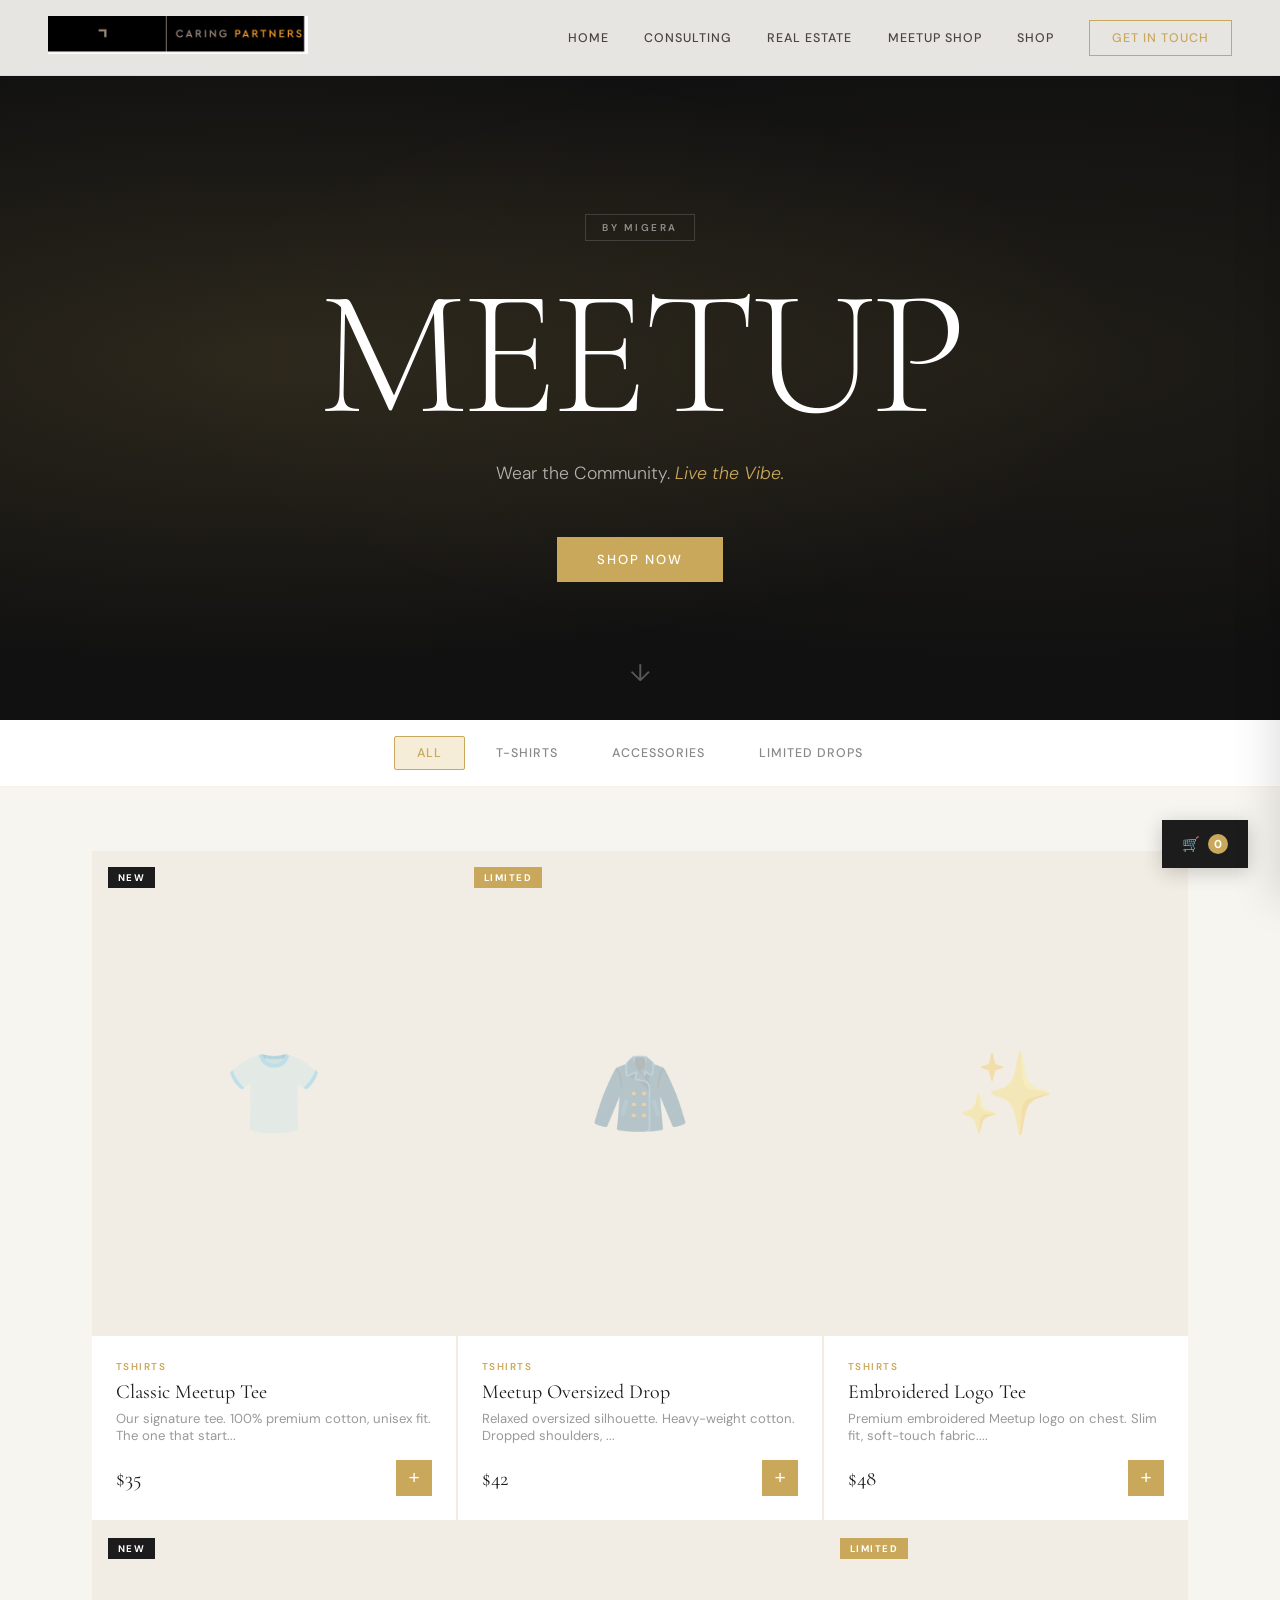
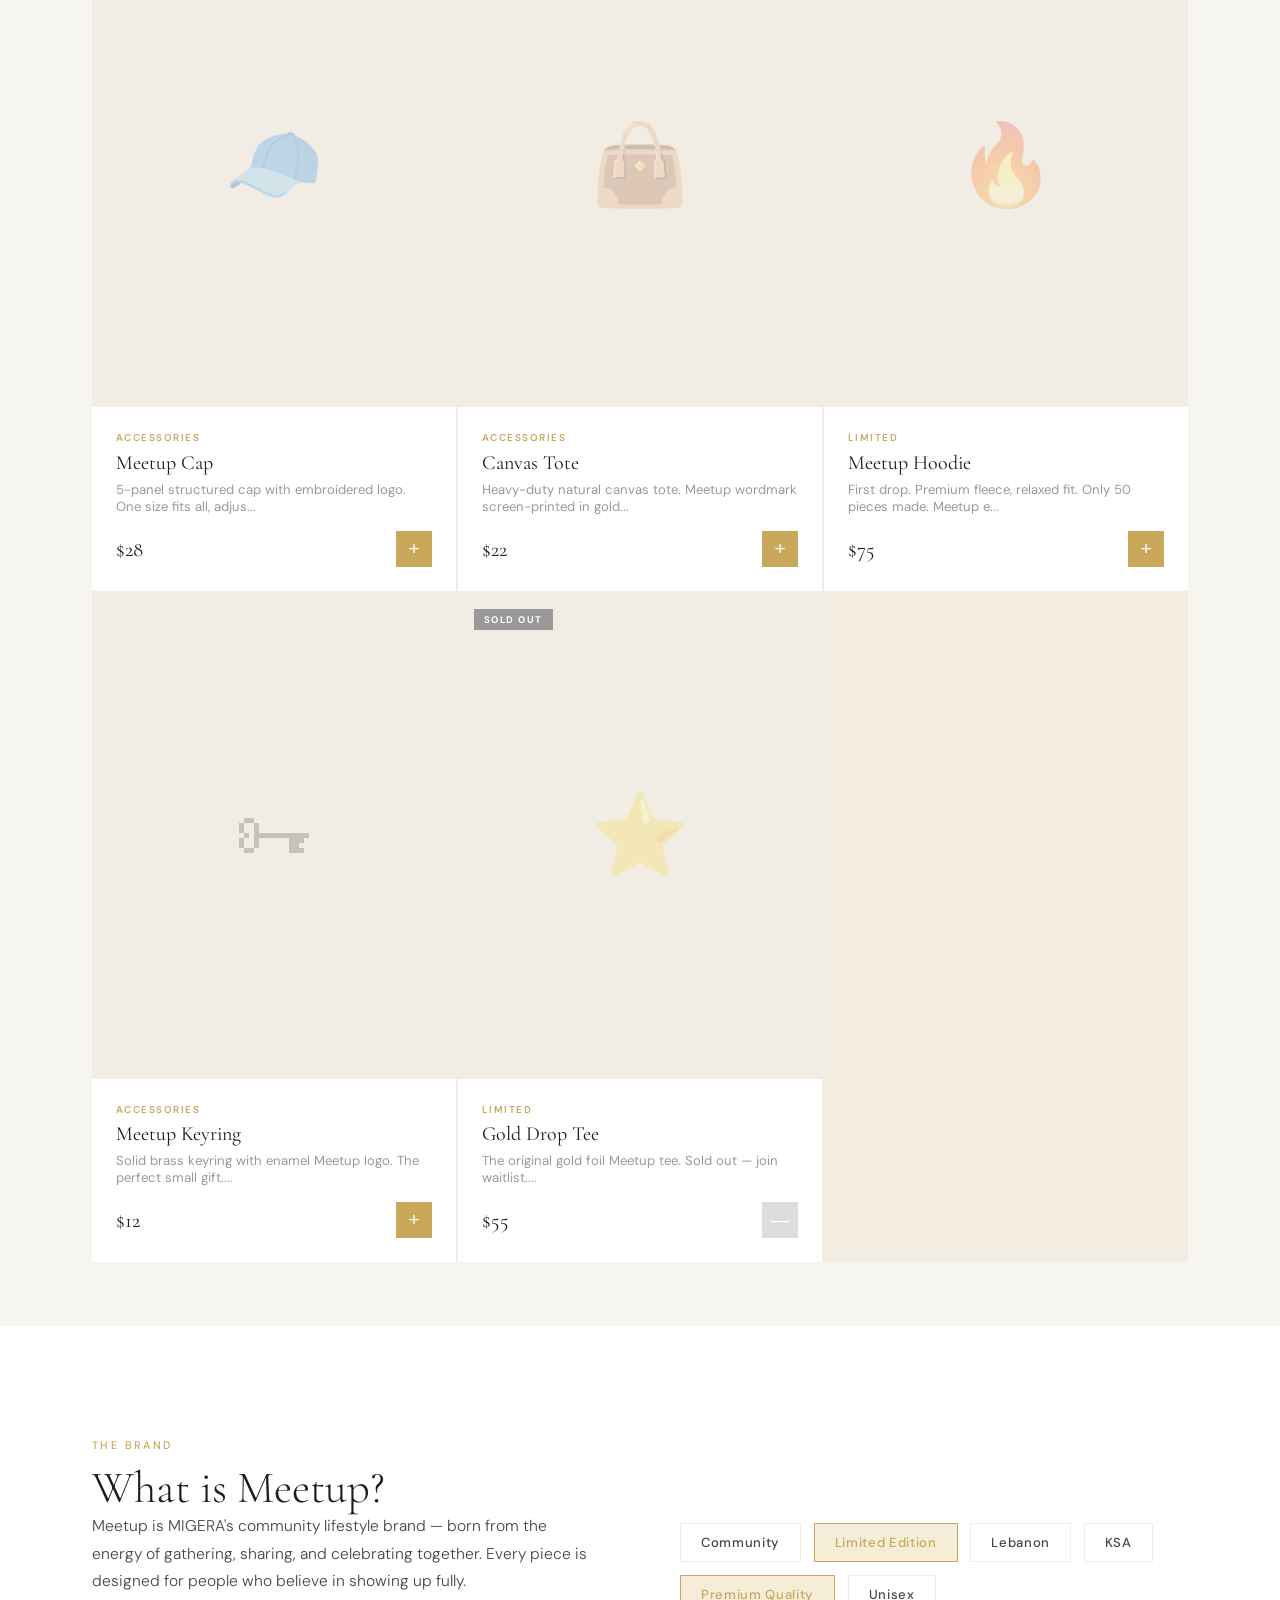
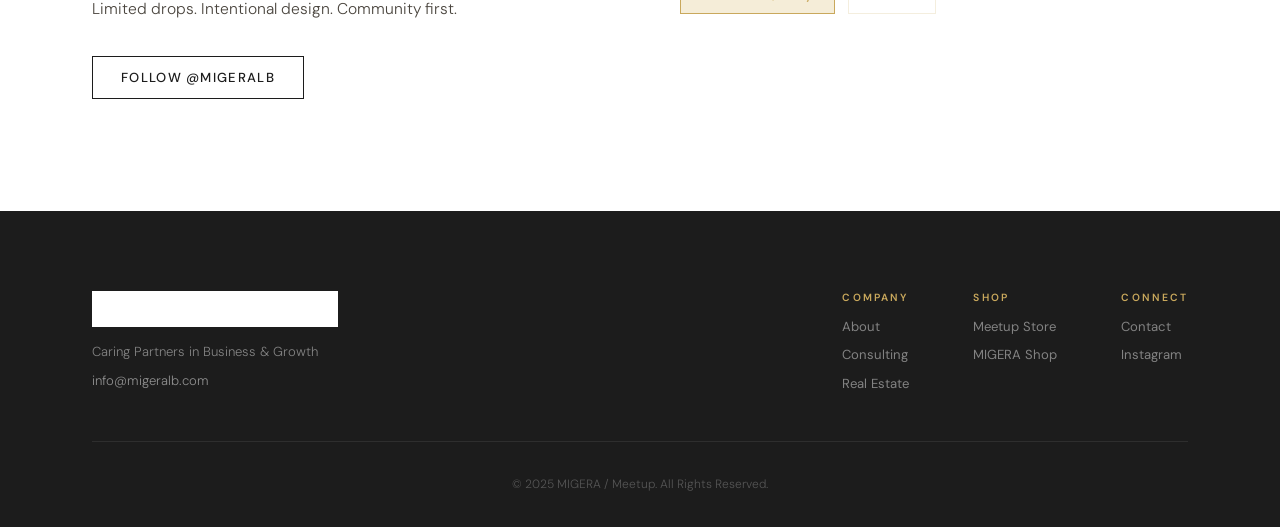
==== meetup.html @ a28a9a63 "MIGERA v2" ====
<!DOCTYPE html>
<html lang="en">
<head>
  <meta charset="UTF-8">
  <meta name="viewport" content="width=device-width, initial-scale=1.0">
  <title>Meetup Shop | T-Shirts & Accessories | MIGERA</title>
  <meta name="description" content="Shop the Meetup lifestyle collection — exclusive t-shirts, accessories, and limited drops by MIGERA.">
  <link rel="preconnect" href="https://fonts.googleapis.com">
  <link rel="preconnect" href="https://fonts.gstatic.com" crossorigin>
  <link href="https://fonts.googleapis.com/css2?family=Cormorant+Garamond:ital,wght@0,300;0,400;0,600;1,400&family=DM+Sans:wght@300;400;500&display=swap" rel="stylesheet">
  <link rel="stylesheet" href="style.css">
  <link rel="stylesheet" href="meetup.css">
</head>
<body class="meetup-page">

  <header class="navbar navbar-meetup" id="navbar">
    <a href="index.html" class="nav-logo"><img src="images/migeralogo.png" alt="MIGERA" id="nav-logo-img"></a>
    <button class="hamburger" id="hamburger"><span></span><span></span><span></span></button>
    <nav class="nav-menu" id="nav-menu">
      <a href="index.html" class="nav-link">Home</a>
      <a href="services.html" class="nav-link">Consulting</a>
      <a href="realestate.html" class="nav-link">Real Estate</a>
      <a href="meetup.html" class="nav-link active">Meetup Shop</a>
      <a href="shop.html" class="nav-link">Shop</a>
      <a href="index.html#contact" class="nav-link btn-nav">Get In Touch</a>
    </nav>
  </header>

  <!-- MEETUP HERO -->
  <div class="meetup-hero">
    <div class="meetup-hero-bg"></div>
    <div class="meetup-hero-content">
      <div class="meetup-brand-badge">By MIGERA</div>
      <h1 class="meetup-title">MEETUP</h1>
      <p class="meetup-sub">Wear the Community. <em>Live the Vibe.</em></p>
      <a href="#shop-grid" class="btn-meetup">Shop Now</a>
    </div>
    <div class="meetup-scroll-hint">↓</div>
  </div>

  <!-- FILTER BAR -->
  <div class="shop-filter-bar" id="shop-grid">
    <button class="filter-btn active" data-filter="all">All</button>
    <button class="filter-btn" data-filter="tshirts">T-Shirts</button>
    <button class="filter-btn" data-filter="accessories">Accessories</button>
    <button class="filter-btn" data-filter="limited">Limited Drops</button>
  </div>

  <!-- PRODUCT GRID -->
  <section class="shop-section">
    <div class="container">
      <div class="product-grid" id="product-grid">

        <!-- Products injected by JS -->

      </div>
    </div>
  </section>

  <!-- CART SIDEBAR -->
  <div class="cart-overlay" id="cart-overlay"></div>
  <div class="cart-sidebar" id="cart-sidebar">
    <div class="cart-header">
      <h3>Your Cart</h3>
      <button class="cart-close" id="cart-close">✕</button>
    </div>
    <div class="cart-items" id="cart-items">
      <div class="cart-empty">Your cart is empty</div>
    </div>
    <div class="cart-footer" id="cart-footer" style="display:none">
      <div class="cart-total">
        <span>Total</span>
        <span id="cart-total-val">$0</span>
      </div>
      <button class="btn-gold full" id="checkout-btn">Proceed to Checkout</button>
    </div>
  </div>

  <!-- CART BUTTON -->
  <button class="cart-fab" id="cart-fab">
    🛒 <span class="cart-count" id="cart-count">0</span>
  </button>

  <!-- PRODUCT MODAL -->
  <div class="modal-overlay" id="modal-overlay">
    <div class="product-modal" id="product-modal">
      <button class="modal-close" id="modal-close">✕</button>
      <div class="modal-content" id="modal-content"></div>
    </div>
  </div>

  <!-- CHECKOUT MODAL -->
  <div class="modal-overlay" id="checkout-overlay" style="display:none">
    <div class="product-modal checkout-modal">
      <button class="modal-close" id="checkout-close">✕</button>
      <h2>Complete Your Order</h2>
      <p style="color:#888;margin-bottom:1.5rem;font-size:.9rem">We'll process your order and reach out to confirm delivery details.</p>
      <form id="checkout-form" data-sheet="MeetupOrders">
        <div class="form-row">
          <div class="fg"><label>Full Name *</label><input type="text" name="name" required placeholder="Your name"></div>
          <div class="fg"><label>Email *</label><input type="email" name="email" required placeholder="you@email.com"></div>
        </div>
        <div class="form-row">
          <div class="fg"><label>Phone *</label><input type="tel" name="phone" required placeholder="+961 / +966"></div>
          <div class="fg"><label>Country</label><input type="text" name="country" placeholder="Lebanon / KSA / Other"></div>
        </div>
        <div class="fg"><label>Delivery Address *</label><textarea name="address" rows="2" required placeholder="Street, city, country"></textarea></div>
        <div class="fg"><label>Order Summary</label><textarea name="order_summary" id="order-summary-field" rows="3" readonly></textarea></div>
        <div class="fg"><label>Notes</label><input type="text" name="notes" placeholder="Special requests, gift message..."></div>
        <button type="submit" class="btn-gold full">Place Order</button>
        <div class="form-success" id="success-checkout">✓ Order placed! We'll confirm details via email within 24 hours.</div>
      </form>
    </div>
  </div>

  <!-- ABOUT MEETUP -->
  <section class="section meetup-about">
    <div class="container">
      <div class="meetup-about-inner reveal">
        <div>
          <div class="section-label">The Brand</div>
          <h2>What is Meetup?</h2>
          <p>Meetup is MIGERA's community lifestyle brand — born from the energy of gathering, sharing, and celebrating together. Every piece is designed for people who believe in showing up fully.</p>
          <p>Limited drops. Intentional design. Community first.</p>
          <a href="https://instagram.com/migeralb" target="_blank" class="btn-outline-dark">Follow @migeralb</a>
        </div>
        <div class="meetup-about-tags">
          <span class="tag">Community</span>
          <span class="tag gold">Limited Edition</span>
          <span class="tag">Lebanon</span>
          <span class="tag">KSA</span>
          <span class="tag gold">Premium Quality</span>
          <span class="tag">Unisex</span>
        </div>
      </div>
    </div>
  </section>

  <footer class="footer">
    <div class="container">
      <div class="footer-top">
        <div class="footer-brand">
          <img src="images/migeralogo.png" alt="MIGERA">
          <p>Caring Partners in Business &amp; Growth</p>
          <p class="footer-email"><a href="mailto:info@migeralb.com">info@migeralb.com</a></p>
        </div>
        <div class="footer-nav">
          <div class="fn-col"><div class="fn-head">Company</div><a href="index.html#about">About</a><a href="services.html">Consulting</a><a href="realestate.html">Real Estate</a></div>
          <div class="fn-col"><div class="fn-head">Shop</div><a href="meetup.html">Meetup Store</a><a href="shop.html">MIGERA Shop</a></div>
          <div class="fn-col"><div class="fn-head">Connect</div><a href="index.html#contact">Contact</a><a href="https://instagram.com/migeralb" target="_blank">Instagram</a></div>
        </div>
      </div>
      <div class="footer-bottom"><p>© 2025 MIGERA / Meetup. All Rights Reserved.</p></div>
    </div>
  </footer>

  <script src="script.js"></script>
  <script src="meetup.js"></script>
</body>
</html>
---- style.css ----
/* ============================================================
   MIGERA | migeralb.com — Light Luxury Theme
   Brand: Cream #FAF8F4, Gold #C9A85C, Charcoal #1C1C1C
   Fonts: Cormorant Garamond (display) + DM Sans (body)
   ============================================================ */

:root {
  --gold: #C9A85C;
  --gold-light: #dfc07c;
  --gold-pale: #f5edd8;
  --charcoal: #1C1C1C;
  --charcoal-2: #2e2e2e;
  --cream: #FAF8F4;
  --cream-2: #F2EDE4;
  --warm-white: #ffffff;
  --text: #4a453e;
  --text-light: #8c8278;
  --border: rgba(201,168,92,0.2);
  --font-display: 'Cormorant Garamond', serif;
  --font-body: 'DM Sans', sans-serif;
  --nav-h: 76px;
  --shadow: 0 4px 32px rgba(28,28,28,0.08);
  --shadow-lg: 0 12px 48px rgba(28,28,28,0.12);
}

*, *::before, *::after { box-sizing: border-box; margin: 0; padding: 0; }
html { scroll-behavior: smooth; }
body {
  font-family: var(--font-body);
  background: var(--cream);
  color: var(--text);
  overflow-x: hidden;
  -webkit-font-smoothing: antialiased;
}

/* ── Typography ── */
h1, h2, h3, h4 { font-family: var(--font-display); color: var(--charcoal); line-height: 1.1; }
h1 { font-size: clamp(2.6rem, 6vw, 5rem); font-weight: 300; }
h2 { font-size: clamp(1.8rem, 3.5vw, 2.8rem); font-weight: 300; }
h3 { font-size: 1.25rem; font-weight: 400; }
p { line-height: 1.78; font-weight: 300; font-size: 0.975rem; color: var(--text); }
em { font-style: italic; color: var(--gold); }
a { color: inherit; text-decoration: none; }
strong { font-weight: 500; color: var(--charcoal); }
.gold-text { color: var(--gold); }

/* ── Layout ── */
.container { max-width: 1160px; margin: 0 auto; padding: 0 2rem; }
.section { padding: 7rem 0; }
.bg-cream { background: var(--cream-2); }

.section-header { text-align: center; max-width: 600px; margin: 0 auto 4rem; }
.section-header p { color: var(--text-light); margin-top: 0.75rem; }

.section-label {
  font-family: var(--font-body);
  font-size: 0.68rem;
  font-weight: 500;
  letter-spacing: 0.22em;
  text-transform: uppercase;
  color: var(--gold);
  margin-bottom: 0.7rem;
  display: block;
}

/* ── Buttons ── */
.btn-gold {
  display: inline-block;
  padding: 13px 32px;
  background: var(--gold);
  color: var(--warm-white);
  font-family: var(--font-body);
  font-weight: 500;
  font-size: 0.82rem;
  letter-spacing: 0.1em;
  text-transform: uppercase;
  border: none;
  cursor: pointer;
  transition: background 0.3s, transform 0.2s, box-shadow 0.3s;
  text-decoration: none;
}
.btn-gold:hover { background: var(--gold-light); transform: translateY(-2px); box-shadow: 0 6px 24px rgba(201,168,92,0.3); }
.btn-gold.full { width: 100%; text-align: center; display: block; padding: 16px; font-size: 0.88rem; }

.btn-outline-dark {
  display: inline-block;
  padding: 12px 28px;
  border: 1.5px solid var(--charcoal);
  color: var(--charcoal);
  font-family: var(--font-body);
  font-weight: 500;
  font-size: 0.82rem;
  letter-spacing: 0.1em;
  text-transform: uppercase;
  cursor: pointer;
  transition: all 0.3s;
  text-decoration: none;
  background: transparent;
}
.btn-outline-dark:hover { background: var(--charcoal); color: var(--warm-white); }

.btn-outline-light {
  display: inline-block;
  padding: 13px 32px;
  border: 1.5px solid rgba(255,255,255,0.6);
  color: var(--warm-white);
  font-family: var(--font-body);
  font-weight: 500;
  font-size: 0.82rem;
  letter-spacing: 0.1em;
  text-transform: uppercase;
  cursor: pointer;
  transition: all 0.3s;
  text-decoration: none;
}
.btn-outline-light:hover { border-color: var(--warm-white); background: rgba(255,255,255,0.1); }

/* ── NAVBAR ── */
.navbar {
  position: fixed;
  top: 0; left: 0; right: 0;
  height: var(--nav-h);
  display: flex;
  align-items: center;
  justify-content: space-between;
  padding: 0 3rem;
  background: rgba(250,248,244,0.92);
  backdrop-filter: blur(20px);
  -webkit-backdrop-filter: blur(20px);
  border-bottom: 1px solid var(--border);
  z-index: 1000;
  transition: box-shadow 0.3s;
}
.navbar.scrolled { box-shadow: var(--shadow); }
.nav-logo img { height: 38px; transition: opacity 0.3s; }
.nav-logo img:hover { opacity: 0.8; }

.nav-menu { display: flex; align-items: center; gap: 2.2rem; }
.nav-link {
  font-size: 0.78rem;
  font-weight: 500;
  letter-spacing: 0.08em;
  text-transform: uppercase;
  color: var(--text);
  position: relative;
  transition: color 0.3s;
}
.nav-link::after {
  content: '';
  position: absolute;
  bottom: -4px; left: 0; right: 0;
  height: 1.5px;
  background: var(--gold);
  transform: scaleX(0);
  transition: transform 0.3s;
  transform-origin: left;
}
.nav-link:hover, .nav-link.active { color: var(--charcoal); }
.nav-link:hover::after, .nav-link.active::after { transform: scaleX(1); }

.btn-nav {
  padding: 9px 22px;
  border: 1.5px solid var(--gold);
  color: var(--gold) !important;
  transition: all 0.3s;
}
.btn-nav::after { display: none; }
.btn-nav:hover { background: var(--gold); color: var(--warm-white) !important; }

.hamburger {
  display: none;
  flex-direction: column;
  gap: 5px;
  cursor: pointer;
  background: none;
  border: none;
  padding: 4px;
}
.hamburger span {
  display: block;
  width: 22px;
  height: 1.5px;
  background: var(--charcoal);
  transition: all 0.3s;
}
.hamburger.open span:nth-child(1) { transform: translateY(6.5px) rotate(45deg); }
.hamburger.open span:nth-child(2) { opacity: 0; }
.hamburger.open span:nth-child(3) { transform: translateY(-6.5px) rotate(-45deg); }

/* ── HERO (index) ── */
.hero {
  position: relative;
  min-height: 100vh;
  display: flex;
  flex-direction: column;
  align-items: center;
  justify-content: center;
  padding-top: var(--nav-h);
  overflow: hidden;
}
.hero-bg {
  position: absolute;
  inset: 0;
  background-size: cover;
  background-position: center;
  filter: brightness(0.45);
  transform: scale(1.05);
  animation: heroZoom 14s ease-in-out infinite alternate;
}
@keyframes heroZoom { from { transform: scale(1.05); } to { transform: scale(1.12); } }
.hero-overlay {
  position: absolute;
  inset: 0;
  background: linear-gradient(160deg, rgba(250,248,244,0) 0%, rgba(28,28,28,0.55) 100%);
}
.hero-content {
  position: relative;
  z-index: 2;
  text-align: center;
  max-width: 780px;
  padding: 0 2rem 4rem;
}
.eyebrow {
  font-size: 0.72rem;
  font-weight: 500;
  letter-spacing: 0.28em;
  text-transform: uppercase;
  color: var(--gold);
  margin-bottom: 1.4rem;
  opacity: 0;
  animation: fadeUp 0.8s 0.3s forwards;
}
.hero-content h1 {
  color: var(--warm-white);
  text-shadow: 0 2px 20px rgba(0,0,0,0.2);
  opacity: 0;
  animation: fadeUp 0.9s 0.5s forwards;
  margin-bottom: 1.4rem;
}
.hero-content p {
  color: rgba(255,255,255,0.82);
  font-size: 1.05rem;
  max-width: 520px;
  margin: 0 auto 2.5rem;
  opacity: 0;
  animation: fadeUp 0.9s 0.7s forwards;
}
.hero-btns {
  display: flex;
  gap: 1rem;
  justify-content: center;
  flex-wrap: wrap;
  opacity: 0;
  animation: fadeUp 0.9s 0.9s forwards;
}

.hero-cards {
  position: relative;
  z-index: 2;
  display: grid;
  grid-template-columns: repeat(3, 1fr);
  gap: 0;
  width: 100%;
  max-width: 900px;
  margin-top: auto;
  opacity: 0;
  animation: fadeUp 1s 1.1s forwards;
}
.hero-card {
  padding: 2rem 2.5rem;
  background: rgba(250,248,244,0.92);
  backdrop-filter: blur(12px);
  border-right: 1px solid var(--border);
  text-decoration: none;
  transition: background 0.3s;
  display: block;
}
.hero-card:last-child { border-right: none; }
.hero-card:hover { background: var(--warm-white); }
.hc-icon { font-size: 1.4rem; color: var(--gold); margin-bottom: 0.6rem; }
.hc-label { font-family: var(--font-display); font-size: 1.2rem; font-weight: 400; color: var(--charcoal); margin-bottom: 0.2rem; }
.hc-sub { font-size: 0.75rem; color: var(--text-light); letter-spacing: 0.06em; }

/* ── PAGE HERO SM ── */
.page-hero-sm {
  background: var(--cream-2);
  padding: calc(var(--nav-h) + 4rem) 2rem 4rem;
  text-align: center;
  border-bottom: 1px solid var(--border);
}
.page-hero-sm h1 { font-size: clamp(2rem, 4vw, 3.5rem); margin: 0.5rem 0 1rem; }
.page-hero-sm p { color: var(--text-light); max-width: 580px; margin: 0 auto 2rem; font-size: 1rem; }
.re-hero { background: var(--charcoal); }
.re-hero h1, .re-hero p { color: var(--warm-white); }
.re-hero p { color: rgba(255,255,255,0.7); }
.re-badge-pill {
  display: inline-block;
  background: var(--gold);
  color: var(--warm-white);
  font-size: 0.65rem;
  font-weight: 600;
  letter-spacing: 0.18em;
  text-transform: uppercase;
  padding: 6px 16px;
  margin-bottom: 1.2rem;
}

/* ── ABOUT STRIP ── */
.about-strip { background: var(--warm-white); padding: 7rem 0; }
.strip-grid {
  display: grid;
  grid-template-columns: 1.2fr 1fr;
  gap: 5rem;
  align-items: center;
}
.strip-text h2 { margin: 0.5rem 0 1.5rem; }
.strip-text p + p { margin-top: 1rem; }
.strip-text .btn-gold { margin-top: 2rem; }

.strip-stats {
  display: grid;
  grid-template-columns: 1fr 1fr;
  gap: 1px;
  background: var(--border);
}
.stat-box {
  background: var(--cream);
  padding: 2.5rem;
  text-align: center;
}
.stat-box.gold-bg { background: var(--gold); }
.stat-box.gold-bg .stat-n,
.stat-box.gold-bg .stat-l { color: var(--warm-white); }
.stat-n { font-family: var(--font-display); font-size: 3rem; font-weight: 300; color: var(--gold); line-height: 1; }
.stat-box.gold-bg .stat-n { color: var(--warm-white); }
.stat-l { font-size: 0.72rem; font-weight: 500; letter-spacing: 0.1em; text-transform: uppercase; color: var(--text-light); margin-top: 6px; }

/* ── PILLARS ── */
.services-preview { background: var(--cream); padding: 7rem 0; }
.pillars {
  display: grid;
  grid-template-columns: repeat(3, 1fr);
  gap: 2px;
  background: var(--border);
}
.pillar {
  background: var(--warm-white);
  padding: 3rem 2.5rem;
  transition: background 0.3s;
  position: relative;
}
.pillar::after {
  content: '';
  position: absolute;
  bottom: 0; left: 2.5rem; right: 2.5rem;
  height: 2px;
  background: var(--gold);
  transform: scaleX(0);
  transition: transform 0.4s;
  transform-origin: left;
}
.pillar:hover { background: var(--cream-2); }
.pillar:hover::after { transform: scaleX(1); }
.pillar-num {
  font-family: var(--font-display);
  font-size: 3rem;
  font-weight: 300;
  color: var(--gold-pale);
  line-height: 1;
  margin-bottom: 1.2rem;
}
.pillar h3 { margin-bottom: 0.8rem; }
.pillar p { color: var(--text-light); font-size: 0.9rem; margin-bottom: 1.5rem; }
.pillar-link { font-size: 0.8rem; font-weight: 500; letter-spacing: 0.06em; color: var(--gold); transition: letter-spacing 0.3s; }
.pillar-link:hover { letter-spacing: 0.12em; }

/* ── CLIENTS ── */
.clients-section { background: var(--cream-2); padding: 5rem 0; }
.clients-row {
  display: flex;
  align-items: center;
  justify-content: center;
  flex-wrap: wrap;
  gap: 0;
  padding: 2rem 0;
  border-top: 1px solid var(--border);
  border-bottom: 1px solid var(--border);
}
.client-tag {
  font-family: var(--font-display);
  font-size: 1.25rem;
  font-weight: 300;
  color: var(--text-light);
  padding: 0.6rem 2rem;
  transition: color 0.3s;
  cursor: default;
}
.client-tag:hover { color: var(--gold); }
.client-dot { color: var(--gold); opacity: 0.4; font-size: 1.5rem; }

/* ── CONTACT / FORMS ── */
.contact-section { background: var(--warm-white); padding: 7rem 0; }
.form-tabs {
  display: flex;
  justify-content: center;
  gap: 0;
  margin-bottom: 3rem;
  border: 1.5px solid var(--border);
  display: inline-flex;
  width: 100%;
  max-width: 500px;
  margin: 0 auto 3rem;
  display: flex;
}
.tab-btn {
  flex: 1;
  padding: 13px 0;
  border: none;
  background: transparent;
  color: var(--text-light);
  font-family: var(--font-body);
  font-size: 0.8rem;
  font-weight: 500;
  letter-spacing: 0.08em;
  text-transform: uppercase;
  cursor: pointer;
  transition: all 0.3s;
  border-bottom: 2px solid transparent;
}
.tab-btn.active { color: var(--gold); border-bottom-color: var(--gold); background: var(--gold-pale); }
.tab-btn:hover:not(.active) { color: var(--charcoal); }

.lead-form {
  background: var(--cream);
  border: 1px solid var(--border);
  padding: 2.5rem;
  max-width: 760px;
  margin: 0 auto;
}
.lead-form.centered { max-width: 680px; }
.lead-form.hidden { display: none; }

.form-row { display: grid; grid-template-columns: 1fr 1fr; gap: 1.2rem; margin-bottom: 1.2rem; }
.fg { display: flex; flex-direction: column; gap: 0.45rem; margin-bottom: 1.2rem; }
.fg:last-child { margin-bottom: 0; }
.fg label {
  font-size: 0.68rem;
  font-weight: 500;
  letter-spacing: 0.14em;
  text-transform: uppercase;
  color: var(--text-light);
}
.fg input,
.fg select,
.fg textarea {
  background: var(--warm-white);
  border: 1px solid rgba(28,28,28,0.12);
  color: var(--charcoal);
  padding: 12px 14px;
  font-family: var(--font-body);
  font-size: 0.9rem;
  font-weight: 300;
  transition: border-color 0.3s, box-shadow 0.3s;
  outline: none;
  width: 100%;
}
.fg input:focus, .fg select:focus, .fg textarea:focus {
  border-color: var(--gold);
  box-shadow: 0 0 0 3px rgba(201,168,92,0.12);
}
.fg select { appearance: none; cursor: pointer; }
.fg textarea { resize: vertical; min-height: 100px; }

.form-success {
  margin-top: 1.2rem;
  padding: 14px 18px;
  background: #e8f5e9;
  color: #2e7d32;
  font-size: 0.88rem;
  font-weight: 500;
  border-left: 3px solid #4caf50;
  display: none;
}

.contact-info-strip {
  display: flex;
  align-items: center;
  justify-content: center;
  flex-wrap: wrap;
  gap: 0.5rem 0;
  margin-top: 3rem;
  padding-top: 2rem;
  border-top: 1px solid var(--border);
  text-align: center;
}
.ci-item { display: flex; flex-direction: column; gap: 3px; padding: 0 1.5rem; }
.ci-label { font-size: 0.62rem; font-weight: 600; letter-spacing: 0.15em; text-transform: uppercase; color: var(--gold); }
.ci-val { font-size: 0.9rem; color: var(--text); }
.ci-val a { color: var(--text); transition: color 0.3s; }
.ci-val a:hover { color: var(--gold); }
.ci-sep { color: var(--border); font-size: 1.5rem; }

/* ── SERVICES FULL PAGE ── */
.services-full-grid {
  display: grid;
  grid-template-columns: repeat(2, 1fr);
  gap: 2px;
  background: var(--border);
}
.svc-card {
  background: var(--warm-white);
  padding: 3rem;
  position: relative;
  transition: background 0.3s;
}
.svc-card:hover { background: var(--cream); }
.svc-num {
  font-family: var(--font-display);
  font-size: 4rem;
  font-weight: 300;
  color: var(--gold-pale);
  line-height: 1;
  position: absolute;
  top: 2rem; right: 2.5rem;
}
.svc-icon { font-size: 1.5rem; color: var(--gold); margin-bottom: 0.8rem; }
.svc-card h3 { font-size: 1.2rem; margin-bottom: 0.8rem; }
.svc-card > p { color: var(--text-light); font-size: 0.9rem; margin-bottom: 1.5rem; }
.svc-list { list-style: none; }
.svc-list li {
  font-size: 0.85rem;
  color: var(--text);
  padding: 0.4rem 0;
  padding-left: 1.2rem;
  border-bottom: 1px solid var(--border);
  position: relative;
}
.svc-list li:last-child { border-bottom: none; }
.svc-list li::before { content: '✦'; position: absolute; left: 0; color: var(--gold); font-size: 0.5rem; top: 0.6rem; }

/* ── CTA BAND ── */
.cta-band { background: var(--charcoal); padding: 6rem 0; }
.cta-band-inner { text-align: center; }
.cta-band-inner h2 { color: var(--warm-white); margin-bottom: 0.8rem; }
.cta-band-inner p { color: rgba(255,255,255,0.6); margin-bottom: 2rem; }

/* ── REAL ESTATE FEATURES ── */
.re-features-grid {
  display: grid;
  grid-template-columns: repeat(3, 1fr);
  gap: 2px;
  background: var(--border);
}
.re-feat {
  background: var(--warm-white);
  padding: 2.5rem;
  transition: background 0.3s;
}
.re-feat:hover { background: var(--cream); }
.re-feat-icon { font-size: 2rem; margin-bottom: 1rem; }
.re-feat h3 { font-size: 1.1rem; margin-bottom: 0.7rem; }
.re-feat p { font-size: 0.875rem; color: var(--text-light); }

/* ── PROCESS STEPS ── */
.process-steps {
  display: flex;
  align-items: flex-start;
  gap: 1rem;
  flex-wrap: wrap;
}
.step {
  flex: 1;
  min-width: 180px;
  text-align: center;
  padding: 2rem 1.5rem;
  background: var(--warm-white);
  border: 1px solid var(--border);
}
.step-n {
  font-family: var(--font-display);
  font-size: 2.5rem;
  font-weight: 300;
  color: var(--gold);
  line-height: 1;
  margin-bottom: 0.8rem;
}
.step h3 { font-size: 1rem; margin-bottom: 0.5rem; }
.step p { font-size: 0.83rem; color: var(--text-light); }
.step-arrow { font-size: 1.5rem; color: var(--gold); opacity: 0.5; padding-top: 3rem; flex-shrink: 0; }

/* ── COMING SOON PAGE ── */
.coming-soon-page {
  min-height: 100vh;
  display: flex;
  align-items: center;
  justify-content: center;
  position: relative;
  overflow: hidden;
  padding-top: var(--nav-h);
}
.cs-content {
  position: relative;
  z-index: 2;
  text-align: center;
  max-width: 560px;
  padding: 4rem 2rem;
}
.cs-content h1 { font-size: clamp(2.5rem, 5vw, 4.5rem); margin: 0.8rem 0 1.5rem; }
.cs-content p { color: var(--text-light); margin-bottom: 2.5rem; font-size: 1rem; }
.notify-form { display: flex; gap: 0; max-width: 440px; margin: 0 auto 2rem; }
.notify-form input {
  flex: 1;
  padding: 13px 16px;
  border: 1.5px solid var(--border);
  border-right: none;
  background: var(--warm-white);
  font-family: var(--font-body);
  font-size: 0.9rem;
  outline: none;
  transition: border-color 0.3s;
}
.notify-form input:focus { border-color: var(--gold); }
.cs-links { display: flex; gap: 1rem; justify-content: center; flex-wrap: wrap; margin-top: 1.5rem; }

.cs-decoration { position: absolute; right: -10%; top: 50%; transform: translateY(-50%); }
.cs-ring {
  border-radius: 50%;
  border: 1px solid var(--border);
  position: absolute;
  top: 50%; left: 50%;
  transform: translate(-50%, -50%);
  animation: ringPulse 4s ease-in-out infinite;
}
.r1 { width: 300px; height: 300px; }
.r2 { width: 500px; height: 500px; animation-delay: 1s; }
.r3 { width: 700px; height: 700px; animation-delay: 2s; }
@keyframes ringPulse { 0%, 100% { opacity: 0.15; } 50% { opacity: 0.35; } }

/* ── FOOTER ── */
.footer { background: var(--charcoal); padding: 5rem 0 2rem; }
.footer-top { display: flex; align-items: flex-start; justify-content: space-between; flex-wrap: wrap; gap: 3rem; padding-bottom: 3rem; border-bottom: 1px solid rgba(255,255,255,0.08); }
.footer-brand img { height: 36px; filter: brightness(0) invert(1); margin-bottom: 0.8rem; display: block; }
.footer-brand p, .footer-brand .footer-email { font-size: 0.82rem; color: rgba(255,255,255,0.45); }
.footer-brand .footer-email { margin-top: 0.4rem; }
.footer-brand .footer-email a { color: rgba(255,255,255,0.5); transition: color 0.3s; }
.footer-brand .footer-email a:hover { color: var(--gold); }

.footer-nav { display: flex; gap: 4rem; }
.fn-col { display: flex; flex-direction: column; gap: 0.7rem; }
.fn-head { font-size: 0.65rem; font-weight: 600; letter-spacing: 0.2em; text-transform: uppercase; color: var(--gold); margin-bottom: 0.2rem; }
.fn-col a { font-size: 0.82rem; color: rgba(255,255,255,0.45); transition: color 0.3s; }
.fn-col a:hover { color: rgba(255,255,255,0.9); }
.footer-bottom { padding-top: 2rem; text-align: center; }
.footer-bottom p { font-size: 0.75rem; color: rgba(255,255,255,0.25); }
.footer-bottom a { color: rgba(255,255,255,0.3); transition: color 0.3s; }
.footer-bottom a:hover { color: var(--gold); }

/* ── REVEAL ANIMATION ── */
.reveal { opacity: 0; transform: translateY(28px); transition: opacity 0.7s ease, transform 0.7s ease; }
.reveal.visible { opacity: 1; transform: translateY(0); }

@keyframes fadeUp { from { opacity: 0; transform: translateY(28px); } to { opacity: 1; transform: translateY(0); } }
@keyframes fadeIn { from { opacity: 0; } to { opacity: 1; } }

/* ── RESPONSIVE ── */
@media (max-width: 1024px) {
  .strip-grid { grid-template-columns: 1fr; gap: 3rem; }
  .pillars { grid-template-columns: 1fr; }
  .services-full-grid { grid-template-columns: 1fr; }
  .re-features-grid { grid-template-columns: repeat(2, 1fr); }
  .hero-cards { grid-template-columns: 1fr; max-width: 380px; }
  .hero-card { border-right: none; border-bottom: 1px solid var(--border); }
  .hero-card:last-child { border-bottom: none; }
}

@media (max-width: 768px) {
  :root { --nav-h: 68px; }
  .navbar { padding: 0 1.5rem; }
  .hamburger { display: flex; }
  .nav-menu {
    position: fixed;
    top: var(--nav-h); left: 0; right: 0;
    background: rgba(250,248,244,0.98);
    flex-direction: column;
    align-items: center;
    padding: 2rem;
    gap: 1.5rem;
    transform: translateY(-110%);
    transition: transform 0.4s ease;
    border-bottom: 1px solid var(--border);
  }
  .nav-menu.open { transform: translateY(0); }
  .section { padding: 4.5rem 0; }
  h1 { font-size: 2.2rem; }
  h2 { font-size: 1.75rem; }
  .form-row { grid-template-columns: 1fr; }
  .re-features-grid { grid-template-columns: 1fr; }
  .process-steps { flex-direction: column; }
  .step-arrow { transform: rotate(90deg); padding-top: 0; align-self: center; }
  .clients-row { flex-direction: column; gap: 0.3rem; }
  .client-dot { display: none; }
  .footer-nav { gap: 2.5rem; }
  .footer-top { flex-direction: column; }
  .contact-info-strip { flex-direction: column; }
  .ci-sep { display: none; }
  .hero-btns { flex-direction: column; align-items: center; }
  .form-tabs { flex-direction: column; }
  .notify-form { flex-direction: column; }
  .notify-form input { border-right: 1.5px solid var(--border); border-bottom: none; }
  .strip-stats { grid-template-columns: 1fr 1fr; }
  .cs-decoration { display: none; }
}
---- meetup.css ----
/* ============================================================
   Meetup Shop — meetup.css
   Dark accent theme layered on top of global styles
   ============================================================ */

.meetup-page { background: #f7f5f0; }

/* ── MEETUP HERO ── */
.meetup-hero {
  position: relative;
  min-height: 80vh;
  display: flex;
  align-items: center;
  justify-content: center;
  text-align: center;
  overflow: hidden;
  padding-top: var(--nav-h);
  background: #111;
}
.meetup-hero-bg {
  position: absolute;
  inset: 0;
  background: 
    radial-gradient(ellipse at 20% 50%, rgba(201,168,92,0.15) 0%, transparent 60%),
    radial-gradient(ellipse at 80% 50%, rgba(201,168,92,0.08) 0%, transparent 60%),
    #111;
  animation: meetupBg 8s ease-in-out infinite alternate;
}
@keyframes meetupBg {
  from { filter: brightness(1); }
  to { filter: brightness(1.15); }
}
.meetup-hero-content { position: relative; z-index: 2; padding: 4rem 2rem; }
.meetup-brand-badge {
  display: inline-block;
  font-size: 0.62rem;
  font-weight: 600;
  letter-spacing: 0.25em;
  text-transform: uppercase;
  color: rgba(255,255,255,0.5);
  border: 1px solid rgba(255,255,255,0.15);
  padding: 6px 16px;
  margin-bottom: 2rem;
}
.meetup-title {
  font-family: 'Cormorant Garamond', serif;
  font-size: clamp(5rem, 14vw, 12rem);
  font-weight: 300;
  color: #fff;
  line-height: 0.9;
  letter-spacing: -0.03em;
  margin-bottom: 1.5rem;
  animation: fadeUp 0.9s 0.3s both;
}
.meetup-sub {
  font-size: 1.1rem;
  color: rgba(255,255,255,0.65);
  margin-bottom: 3rem;
  animation: fadeUp 0.9s 0.5s both;
}
.meetup-sub em { color: var(--gold); }
.btn-meetup {
  display: inline-block;
  padding: 14px 40px;
  background: var(--gold);
  color: #fff;
  font-family: 'DM Sans', sans-serif;
  font-size: 0.82rem;
  font-weight: 500;
  letter-spacing: 0.15em;
  text-transform: uppercase;
  border: none;
  cursor: pointer;
  text-decoration: none;
  transition: all 0.3s;
  animation: fadeUp 0.9s 0.7s both;
}
.btn-meetup:hover { background: var(--gold-light); transform: translateY(-2px); }
.meetup-scroll-hint {
  position: absolute;
  bottom: 2rem;
  left: 50%;
  transform: translateX(-50%);
  color: rgba(255,255,255,0.3);
  font-size: 1.5rem;
  animation: bounce 2s infinite;
}
@keyframes bounce { 0%,100% { transform: translateX(-50%) translateY(0); } 50% { transform: translateX(-50%) translateY(8px); } }

/* ── FILTER BAR ── */
.shop-filter-bar {
  background: #fff;
  border-bottom: 1px solid rgba(201,168,92,0.15);
  padding: 1rem 2rem;
  display: flex;
  align-items: center;
  justify-content: center;
  gap: 0.5rem;
  flex-wrap: wrap;
  position: sticky;
  top: var(--nav-h);
  z-index: 100;
}
.filter-btn {
  padding: 8px 22px;
  border: 1.5px solid transparent;
  background: transparent;
  color: #888;
  font-family: 'DM Sans', sans-serif;
  font-size: 0.78rem;
  font-weight: 500;
  letter-spacing: 0.08em;
  text-transform: uppercase;
  cursor: pointer;
  transition: all 0.25s;
  border-radius: 2px;
}
.filter-btn:hover { color: var(--charcoal); border-color: var(--border); }
.filter-btn.active { border-color: var(--gold); color: var(--gold); background: var(--gold-pale); }

/* ── PRODUCT GRID ── */
.shop-section { padding: 4rem 0; }
.product-grid {
  display: grid;
  grid-template-columns: repeat(auto-fill, minmax(280px, 1fr));
  gap: 2px;
  background: rgba(201,168,92,0.1);
}
.product-card {
  background: #fff;
  cursor: pointer;
  transition: transform 0.3s, box-shadow 0.3s;
  position: relative;
  overflow: hidden;
}
.product-card:hover { transform: translateY(-4px); box-shadow: 0 12px 40px rgba(28,28,28,0.1); z-index: 1; }
.product-card.hidden { display: none; }

.product-img {
  width: 100%;
  aspect-ratio: 3/4;
  background: var(--cream-2);
  position: relative;
  overflow: hidden;
  display: flex;
  align-items: center;
  justify-content: center;
}
.product-img .product-placeholder {
  font-size: 5rem;
  opacity: 0.25;
  user-select: none;
}
.product-badge {
  position: absolute;
  top: 1rem; left: 1rem;
  font-size: 0.6rem;
  font-weight: 700;
  letter-spacing: 0.15em;
  text-transform: uppercase;
  padding: 4px 10px;
  background: var(--gold);
  color: #fff;
}
.product-badge.sold-out { background: #999; }
.product-badge.new { background: #1C1C1C; }

.product-info { padding: 1.5rem; }
.product-cat {
  font-size: 0.62rem;
  font-weight: 600;
  letter-spacing: 0.15em;
  text-transform: uppercase;
  color: var(--gold);
  margin-bottom: 0.4rem;
}
.product-name {
  font-family: 'Cormorant Garamond', serif;
  font-size: 1.25rem;
  font-weight: 400;
  color: var(--charcoal);
  margin-bottom: 0.4rem;
}
.product-desc { font-size: 0.82rem; color: #999; margin-bottom: 1rem; }
.product-footer { display: flex; align-items: center; justify-content: space-between; }
.product-price {
  font-family: 'Cormorant Garamond', serif;
  font-size: 1.3rem;
  font-weight: 400;
  color: var(--charcoal);
}
.product-add {
  width: 36px; height: 36px;
  background: var(--gold);
  border: none;
  color: #fff;
  font-size: 1.2rem;
  cursor: pointer;
  transition: background 0.2s;
  display: flex;
  align-items: center;
  justify-content: center;
  flex-shrink: 0;
}
.product-add:hover { background: var(--gold-light); }
.product-add.sold-out-btn { background: #ddd; cursor: not-allowed; }

/* ── CART ── */
.cart-fab {
  position: fixed;
  bottom: 2rem; right: 2rem;
  background: var(--charcoal);
  color: #fff;
  border: none;
  padding: 14px 20px;
  font-size: 0.9rem;
  font-family: 'DM Sans', sans-serif;
  font-weight: 500;
  cursor: pointer;
  z-index: 500;
  box-shadow: 0 4px 20px rgba(0,0,0,0.2);
  transition: transform 0.2s, background 0.2s;
  display: flex;
  align-items: center;
  gap: 0.5rem;
}
.cart-fab:hover { transform: translateY(-2px); background: var(--gold); }
.cart-count {
  background: var(--gold);
  color: #fff;
  border-radius: 50%;
  width: 20px; height: 20px;
  display: inline-flex;
  align-items: center;
  justify-content: center;
  font-size: 0.72rem;
  font-weight: 700;
}
.cart-fab:hover .cart-count { background: #fff; color: var(--gold); }

.cart-overlay {
  position: fixed; inset: 0;
  background: rgba(0,0,0,0.4);
  z-index: 700;
  display: none;
  backdrop-filter: blur(4px);
}
.cart-overlay.open { display: block; }

.cart-sidebar {
  position: fixed;
  top: 0; right: 0;
  width: 400px; max-width: 100vw;
  height: 100vh;
  background: #fff;
  z-index: 800;
  transform: translateX(100%);
  transition: transform 0.35s ease;
  display: flex;
  flex-direction: column;
  box-shadow: -8px 0 40px rgba(0,0,0,0.12);
}
.cart-sidebar.open { transform: translateX(0); }

.cart-header {
  display: flex;
  align-items: center;
  justify-content: space-between;
  padding: 1.5rem 2rem;
  border-bottom: 1px solid var(--border);
}
.cart-header h3 { font-family: 'Cormorant Garamond', serif; font-size: 1.5rem; font-weight: 400; }
.cart-close {
  background: none; border: none;
  font-size: 1rem; cursor: pointer;
  color: #999; transition: color 0.2s;
  width: 32px; height: 32px;
  display: flex; align-items: center; justify-content: center;
}
.cart-close:hover { color: var(--charcoal); }

.cart-items { flex: 1; overflow-y: auto; padding: 1.5rem 2rem; }
.cart-empty { text-align: center; color: #bbb; padding: 4rem 0; font-size: 0.9rem; }

.cart-item {
  display: flex;
  align-items: center;
  gap: 1rem;
  padding: 1rem 0;
  border-bottom: 1px solid var(--border);
}
.ci-thumb {
  width: 64px; height: 80px;
  background: var(--cream-2);
  flex-shrink: 0;
  display: flex;
  align-items: center;
  justify-content: center;
  font-size: 2rem;
  opacity: 0.5;
}
.ci-info { flex: 1; }
.ci-name { font-family: 'Cormorant Garamond', serif; font-size: 1rem; font-weight: 400; color: var(--charcoal); }
.ci-variant { font-size: 0.75rem; color: #999; margin-top: 2px; }
.ci-price { font-size: 0.9rem; font-weight: 500; color: var(--charcoal); margin-top: 4px; }
.ci-qty {
  display: flex;
  align-items: center;
  gap: 0.5rem;
  margin-top: 8px;
}
.ci-qty button {
  width: 24px; height: 24px;
  background: var(--cream);
  border: 1px solid var(--border);
  cursor: pointer;
  font-size: 0.9rem;
  display: flex;
  align-items: center;
  justify-content: center;
  transition: background 0.2s;
}
.ci-qty button:hover { background: var(--gold-pale); }
.ci-qty span { font-size: 0.85rem; min-width: 20px; text-align: center; }
.ci-remove { background: none; border: none; color: #ccc; cursor: pointer; font-size: 0.9rem; transition: color 0.2s; }
.ci-remove:hover { color: #e53935; }

.cart-footer { padding: 1.5rem 2rem; border-top: 1px solid var(--border); }
.cart-total { display: flex; justify-content: space-between; align-items: center; margin-bottom: 1.2rem; }
.cart-total span:first-child { font-size: 0.8rem; font-weight: 600; letter-spacing: 0.1em; text-transform: uppercase; color: var(--text-light); }
#cart-total-val { font-family: 'Cormorant Garamond', serif; font-size: 1.6rem; font-weight: 400; color: var(--charcoal); }

/* ── PRODUCT MODAL ── */
.modal-overlay {
  position: fixed; inset: 0;
  background: rgba(0,0,0,0.5);
  z-index: 900;
  display: flex;
  align-items: center;
  justify-content: center;
  padding: 2rem;
  backdrop-filter: blur(6px);
  display: none;
}
.modal-overlay.open { display: flex; }
.product-modal {
  background: #fff;
  max-width: 800px;
  width: 100%;
  max-height: 90vh;
  overflow-y: auto;
  position: relative;
  padding: 3rem;
}
.checkout-modal { max-width: 620px; }
.modal-close {
  position: absolute;
  top: 1.5rem; right: 1.5rem;
  background: none; border: none;
  font-size: 1rem; cursor: pointer;
  color: #999; transition: color 0.2s;
  width: 36px; height: 36px;
  display: flex; align-items: center; justify-content: center;
  border: 1px solid var(--border);
}
.modal-close:hover { color: var(--charcoal); }
.modal-content { display: grid; grid-template-columns: 1fr 1fr; gap: 3rem; align-items: start; }
.modal-img {
  aspect-ratio: 3/4;
  background: var(--cream-2);
  display: flex;
  align-items: center;
  justify-content: center;
  font-size: 7rem;
  opacity: 0.3;
}
.modal-info {}
.modal-cat { font-size: 0.65rem; font-weight: 600; letter-spacing: 0.18em; text-transform: uppercase; color: var(--gold); margin-bottom: 0.5rem; }
.modal-name { font-family: 'Cormorant Garamond', serif; font-size: 2rem; font-weight: 300; margin-bottom: 0.5rem; }
.modal-price { font-family: 'Cormorant Garamond', serif; font-size: 1.8rem; font-weight: 300; color: var(--gold); margin-bottom: 1.5rem; }
.modal-desc { font-size: 0.9rem; color: var(--text-light); margin-bottom: 2rem; line-height: 1.7; }

.variant-group { margin-bottom: 1.5rem; }
.variant-label { font-size: 0.68rem; font-weight: 600; letter-spacing: 0.12em; text-transform: uppercase; color: var(--text-light); margin-bottom: 0.6rem; }
.variant-options { display: flex; flex-wrap: wrap; gap: 0.5rem; }
.variant-btn {
  padding: 8px 16px;
  border: 1.5px solid var(--border);
  background: transparent;
  font-family: 'DM Sans', sans-serif;
  font-size: 0.82rem;
  cursor: pointer;
  transition: all 0.2s;
  color: var(--text);
}
.variant-btn:hover, .variant-btn.selected { border-color: var(--gold); background: var(--gold-pale); color: var(--charcoal); }

/* ── MEETUP ABOUT ── */
.meetup-about { background: #fff; }
.meetup-about-inner {
  display: grid;
  grid-template-columns: 1fr 1fr;
  gap: 5rem;
  align-items: center;
}
.meetup-about-inner .btn-outline-dark { margin-top: 2rem; }
.meetup-about-tags { display: flex; flex-wrap: wrap; gap: 0.8rem; }
.tag {
  padding: 10px 20px;
  border: 1.5px solid var(--border);
  font-size: 0.82rem;
  font-weight: 500;
  color: var(--text);
  letter-spacing: 0.05em;
}
.tag.gold { border-color: var(--gold); color: var(--gold); background: var(--gold-pale); }

/* ── RESPONSIVE MEETUP ── */
@media (max-width: 768px) {
  .modal-content { grid-template-columns: 1fr; }
  .modal-img { aspect-ratio: 1; }
  .product-modal { padding: 2rem 1.5rem; }
  .meetup-about-inner { grid-template-columns: 1fr; gap: 2.5rem; }
  .cart-sidebar { width: 100vw; }
}
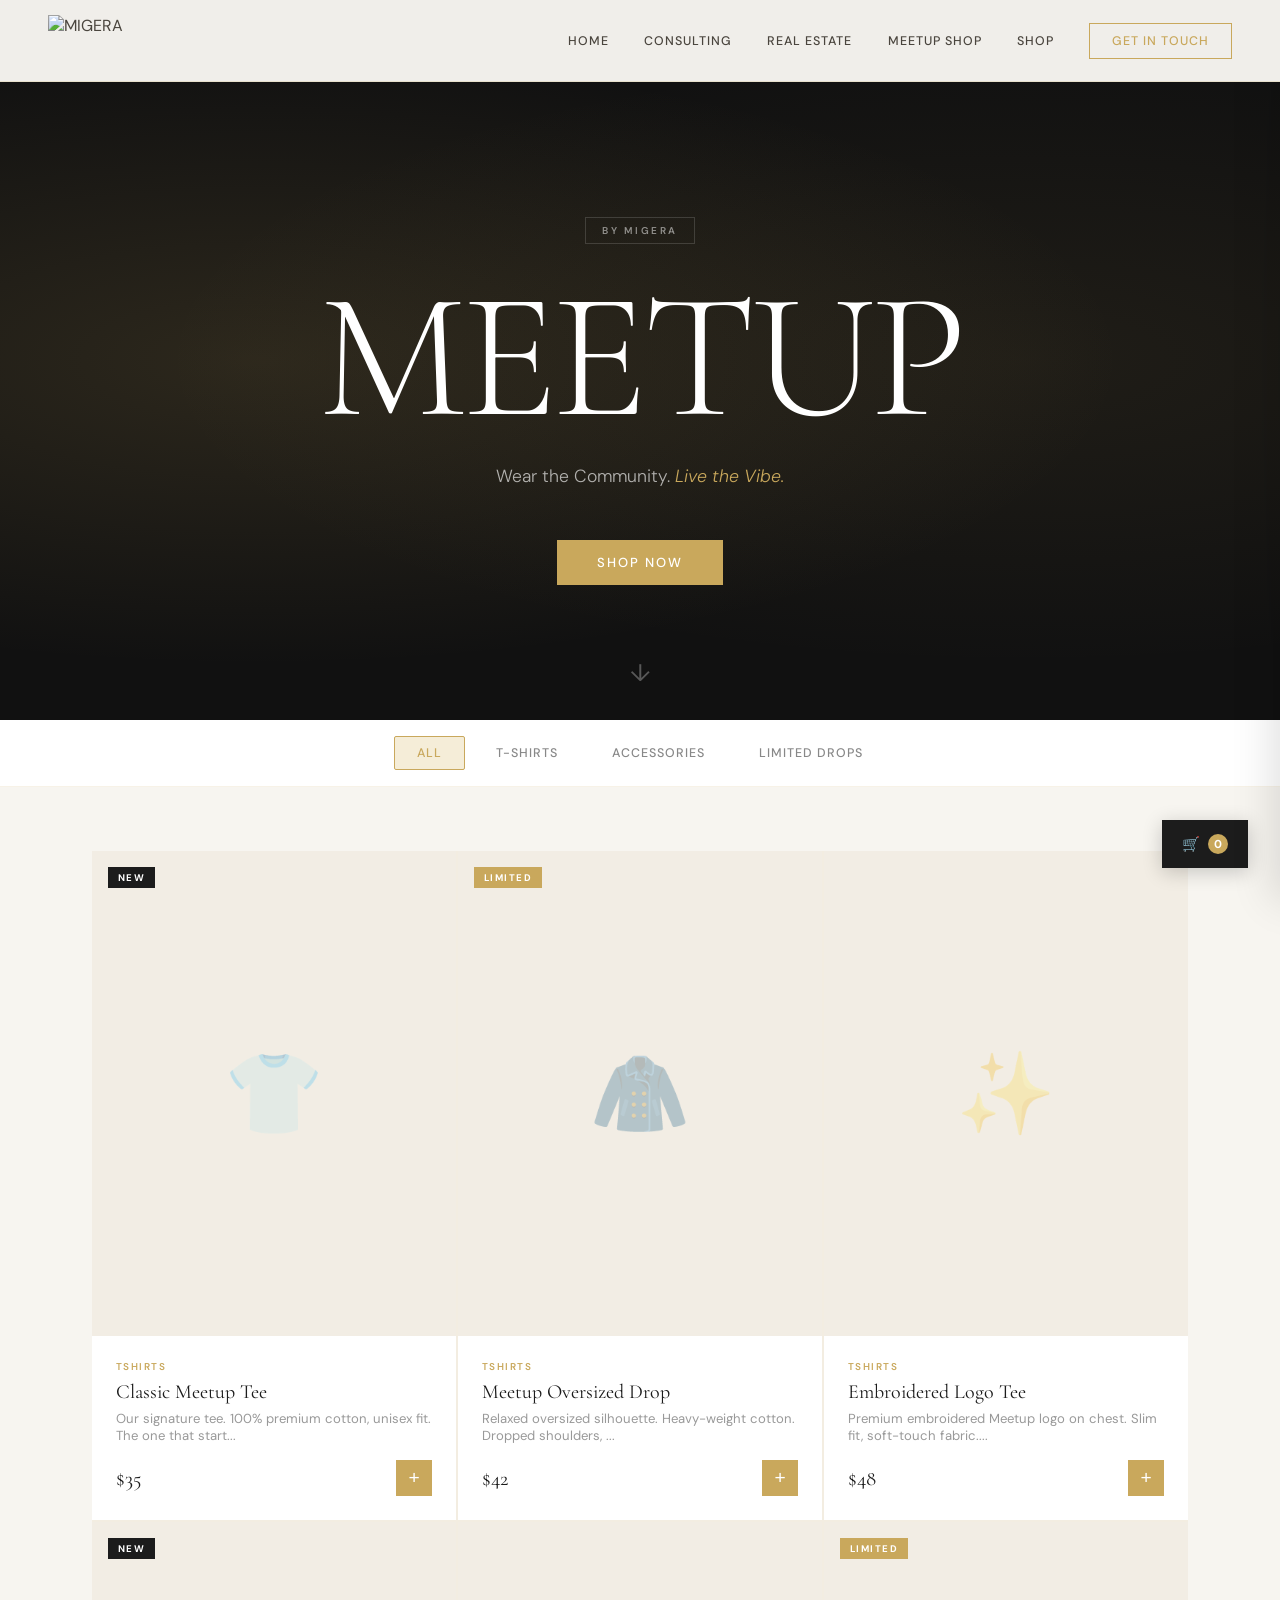
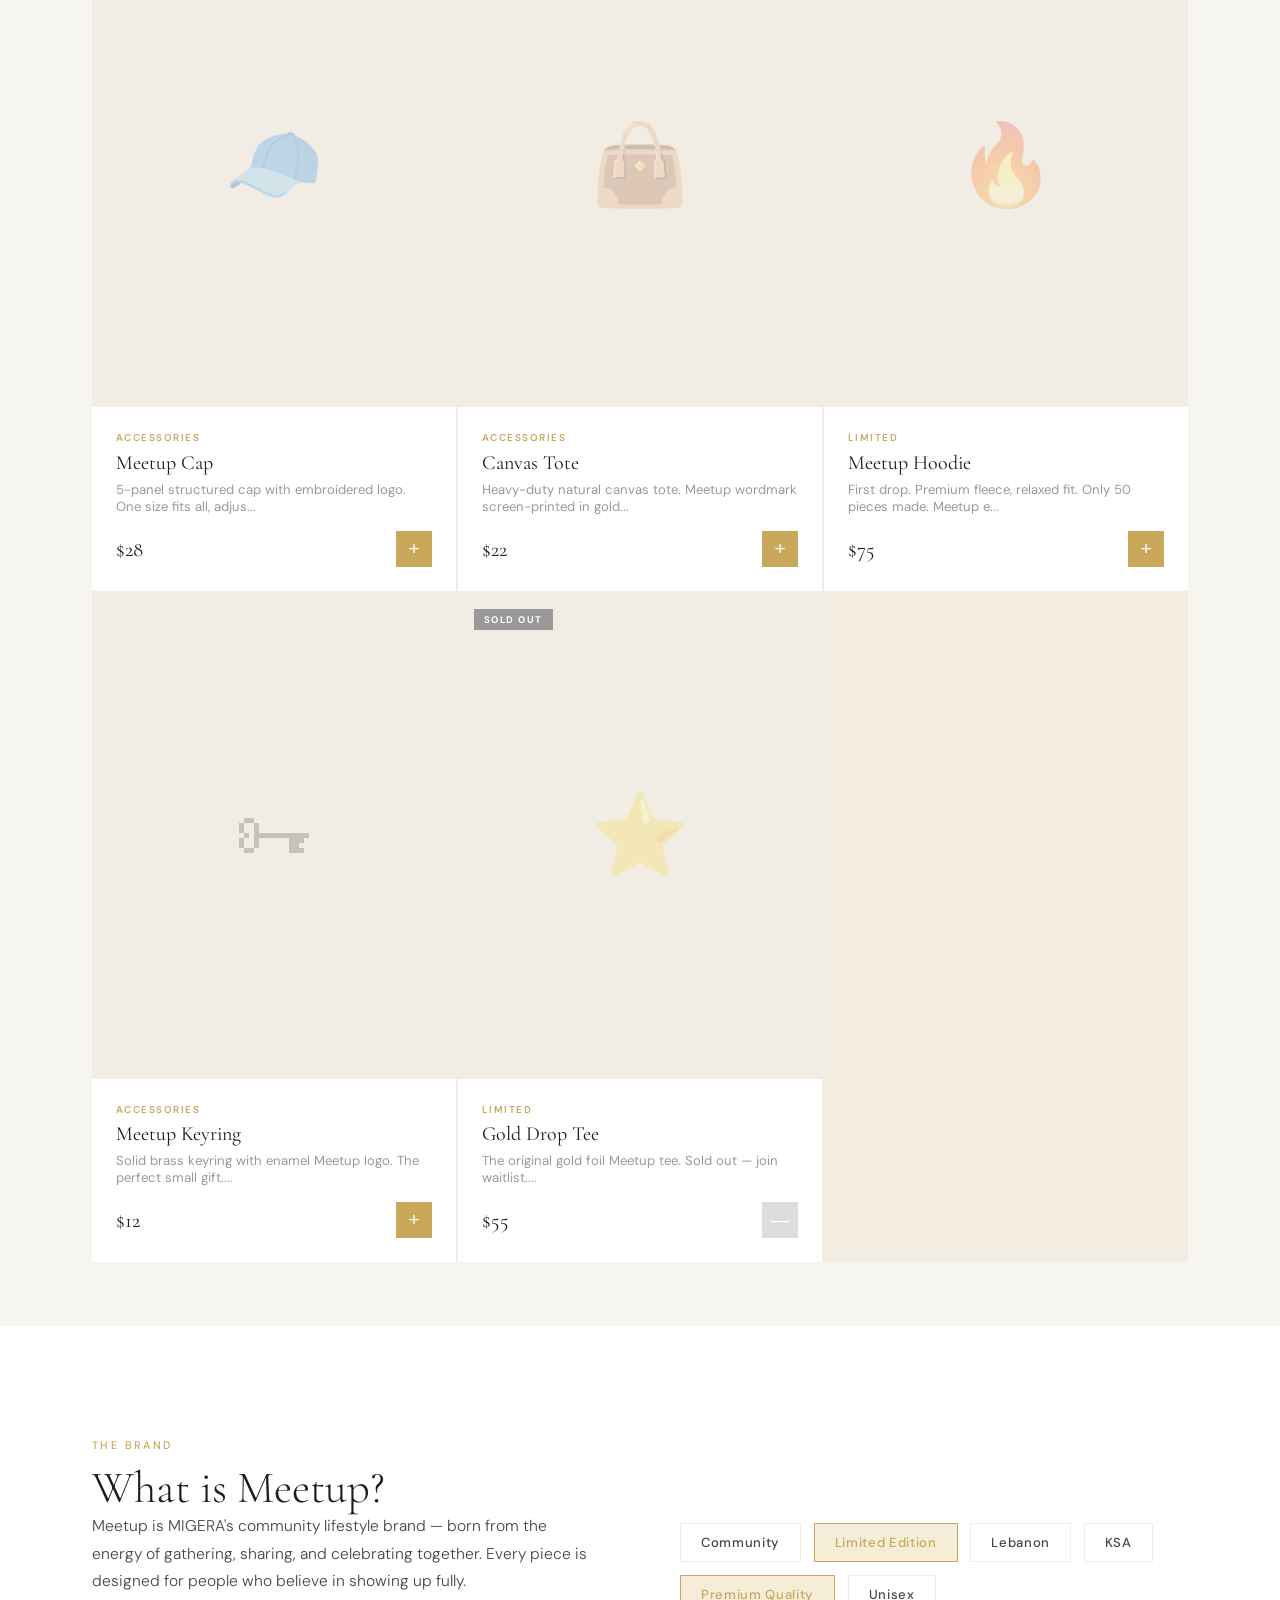
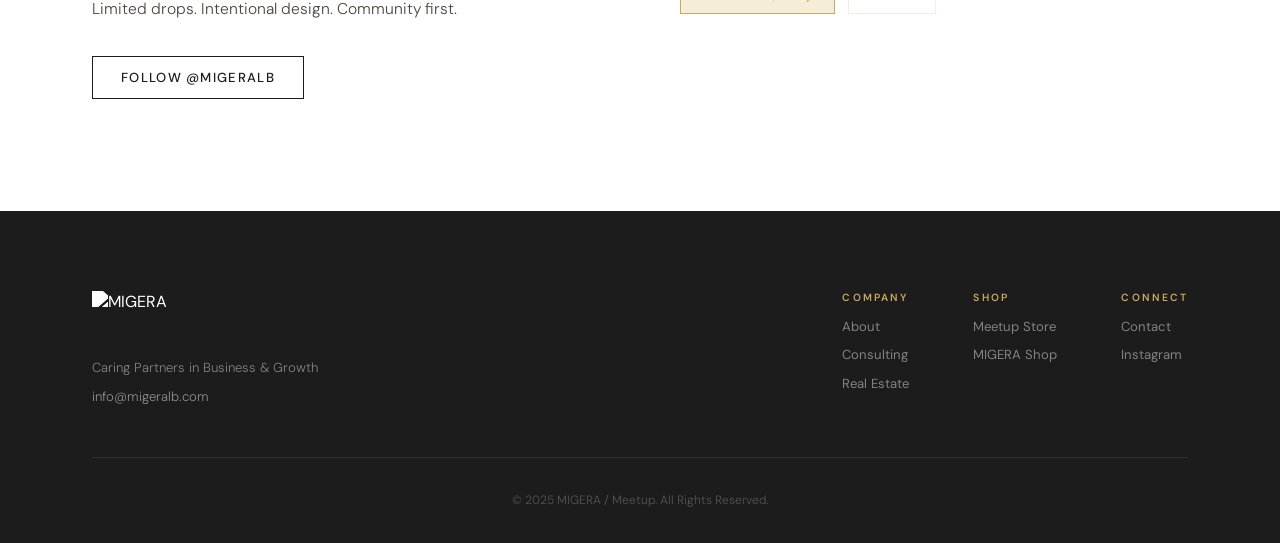
==== commit 6b1d7cd6: "clean logo fix" ====
--- a/meetup.html
+++ b/meetup.html
@@ -14,7 +14,7 @@
 <body class="meetup-page">
 
   <header class="navbar navbar-meetup" id="navbar">
-    <a href="index.html" class="nav-logo"><img src="images/migeralogo.png" alt="MIGERA" id="nav-logo-img"></a>
+    <a href="index.html" class="nav-logo"><img src="images/migeralogo-clean.png" alt="MIGERA" id="nav-logo-img"></a>
     <button class="hamburger" id="hamburger"><span></span><span></span><span></span></button>
     <nav class="nav-menu" id="nav-menu">
       <a href="index.html" class="nav-link">Home</a>
@@ -140,7 +140,7 @@
     <div class="container">
       <div class="footer-top">
         <div class="footer-brand">
-          <img src="images/migeralogo.png" alt="MIGERA">
+          <img src="images/migeralogo-clean.png" alt="MIGERA">
           <p>Caring Partners in Business &amp; Growth</p>
           <p class="footer-email"><a href="mailto:info@migeralb.com">info@migeralb.com</a></p>
         </div>
--- a/style.css
+++ b/style.css
@@ -18,7 +18,7 @@
   --border: rgba(201,168,92,0.2);
   --font-display: 'Cormorant Garamond', serif;
   --font-body: 'DM Sans', sans-serif;
-  --nav-h: 76px;
+  --nav-h: 82px;
   --shadow: 0 4px 32px rgba(28,28,28,0.08);
   --shadow-lg: 0 12px 48px rgba(28,28,28,0.12);
 }
@@ -124,16 +124,22 @@
   align-items: center;
   justify-content: space-between;
   padding: 0 3rem;
-  background: rgba(250,248,244,0.92);
+  background: rgba(250,248,244,0.96);
   backdrop-filter: blur(20px);
   -webkit-backdrop-filter: blur(20px);
   border-bottom: 1px solid var(--border);
   z-index: 1000;
   transition: box-shadow 0.3s;
 }
+.nav-logo {
+  display: flex;
+  align-items: center;
+  text-decoration: none;
+  padding: 4px 0;
+}
 .navbar.scrolled { box-shadow: var(--shadow); }
-.nav-logo img { height: 38px; transition: opacity 0.3s; }
-.nav-logo img:hover { opacity: 0.8; }
+.nav-logo img { height: 52px; width: auto; transition: opacity 0.3s; display: block; }
+.nav-logo img:hover { opacity: 0.75; }
 
 .nav-menu { display: flex; align-items: center; gap: 2.2rem; }
 .nav-link {
@@ -639,7 +645,7 @@
 /* ── FOOTER ── */
 .footer { background: var(--charcoal); padding: 5rem 0 2rem; }
 .footer-top { display: flex; align-items: flex-start; justify-content: space-between; flex-wrap: wrap; gap: 3rem; padding-bottom: 3rem; border-bottom: 1px solid rgba(255,255,255,0.08); }
-.footer-brand img { height: 36px; filter: brightness(0) invert(1); margin-bottom: 0.8rem; display: block; }
+.footer-brand img { height: 52px; width: auto; margin-bottom: 0.8rem; display: block; filter: brightness(0) invert(1); }
 .footer-brand p, .footer-brand .footer-email { font-size: 0.82rem; color: rgba(255,255,255,0.45); }
 .footer-brand .footer-email { margin-top: 0.4rem; }
 .footer-brand .footer-email a { color: rgba(255,255,255,0.5); transition: color 0.3s; }
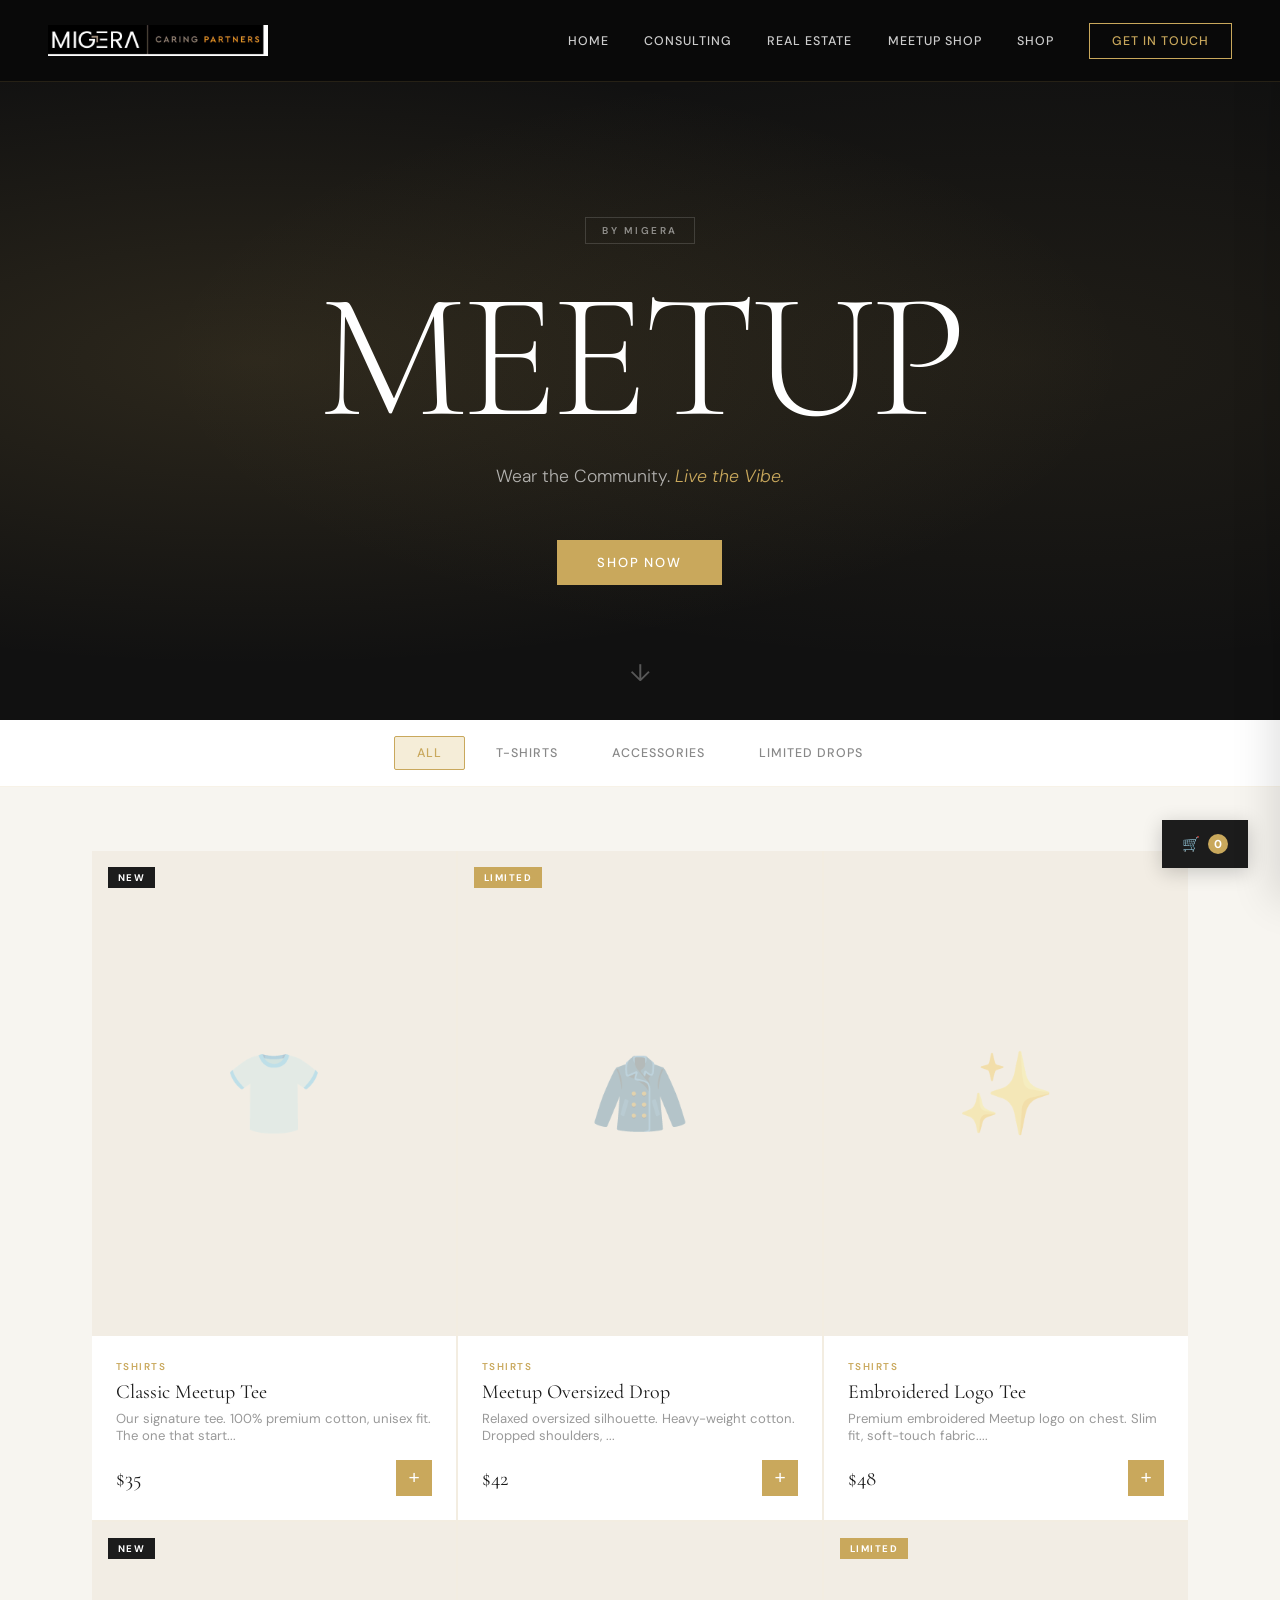
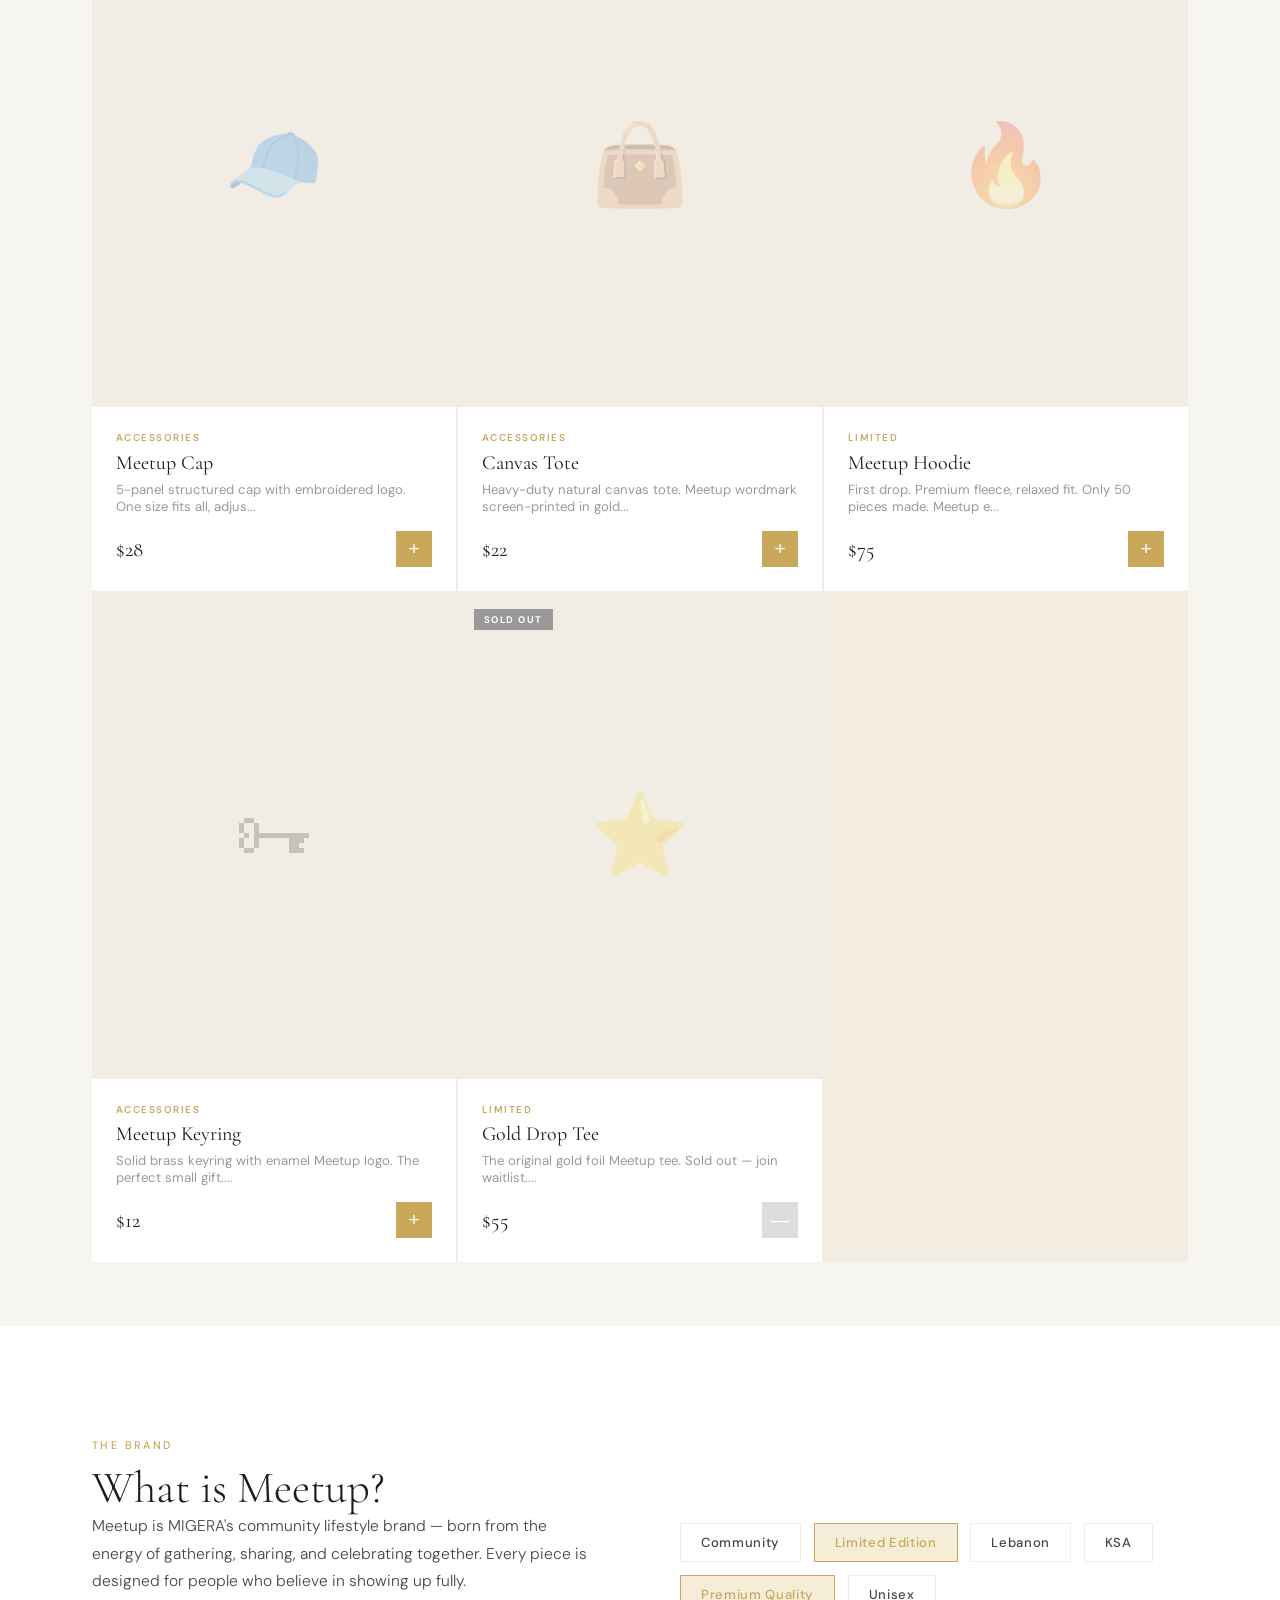
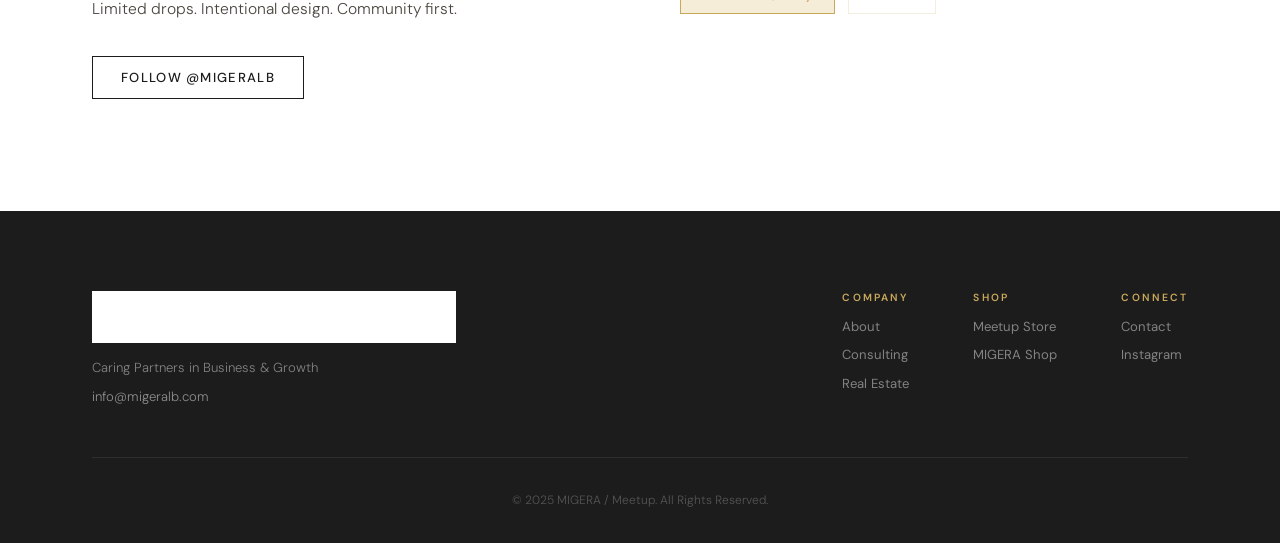
==== commit 41c15451: "dark navbar white logo fix" ====
--- a/meetup.html
+++ b/meetup.html
@@ -14,7 +14,7 @@
 <body class="meetup-page">
 
   <header class="navbar navbar-meetup" id="navbar">
-    <a href="index.html" class="nav-logo"><img src="images/migeralogo-clean.png" alt="MIGERA" id="nav-logo-img"></a>
+    <a href="index.html" class="nav-logo"><img src="images/migeralogowhite.png" alt="MIGERA" id="nav-logo-img"></a>
     <button class="hamburger" id="hamburger"><span></span><span></span><span></span></button>
     <nav class="nav-menu" id="nav-menu">
       <a href="index.html" class="nav-link">Home</a>
@@ -140,7 +140,7 @@
     <div class="container">
       <div class="footer-top">
         <div class="footer-brand">
-          <img src="images/migeralogo-clean.png" alt="MIGERA">
+          <img src="images/migeralogowhite.png" alt="MIGERA">
           <p>Caring Partners in Business &amp; Growth</p>
           <p class="footer-email"><a href="mailto:info@migeralb.com">info@migeralb.com</a></p>
         </div>
--- a/style.css
+++ b/style.css
@@ -124,10 +124,10 @@
   align-items: center;
   justify-content: space-between;
   padding: 0 3rem;
-  background: rgba(250,248,244,0.96);
+  background: rgba(10,10,10,0.95);
   backdrop-filter: blur(20px);
   -webkit-backdrop-filter: blur(20px);
-  border-bottom: 1px solid var(--border);
+  border-bottom: 1px solid rgba(201,168,92,0.15);
   z-index: 1000;
   transition: box-shadow 0.3s;
 }
@@ -138,7 +138,8 @@
   padding: 4px 0;
 }
 .navbar.scrolled { box-shadow: var(--shadow); }
-.nav-logo img { height: 52px; width: auto; transition: opacity 0.3s; display: block; }
+.nav-logo { display: flex; align-items: center; text-decoration: none; }
+.nav-logo img { height: 50px; width: auto; max-width: 220px; transition: opacity 0.3s; display: block; object-fit: contain; }
 .nav-logo img:hover { opacity: 0.75; }
 
 .nav-menu { display: flex; align-items: center; gap: 2.2rem; }
@@ -147,7 +148,7 @@
   font-weight: 500;
   letter-spacing: 0.08em;
   text-transform: uppercase;
-  color: var(--text);
+  color: rgba(255,255,255,0.8);
   position: relative;
   transition: color 0.3s;
 }
@@ -161,7 +162,7 @@
   transition: transform 0.3s;
   transform-origin: left;
 }
-.nav-link:hover, .nav-link.active { color: var(--charcoal); }
+.nav-link:hover, .nav-link.active { color: #ffffff; }
 .nav-link:hover::after, .nav-link.active::after { transform: scaleX(1); }
 
 .btn-nav {
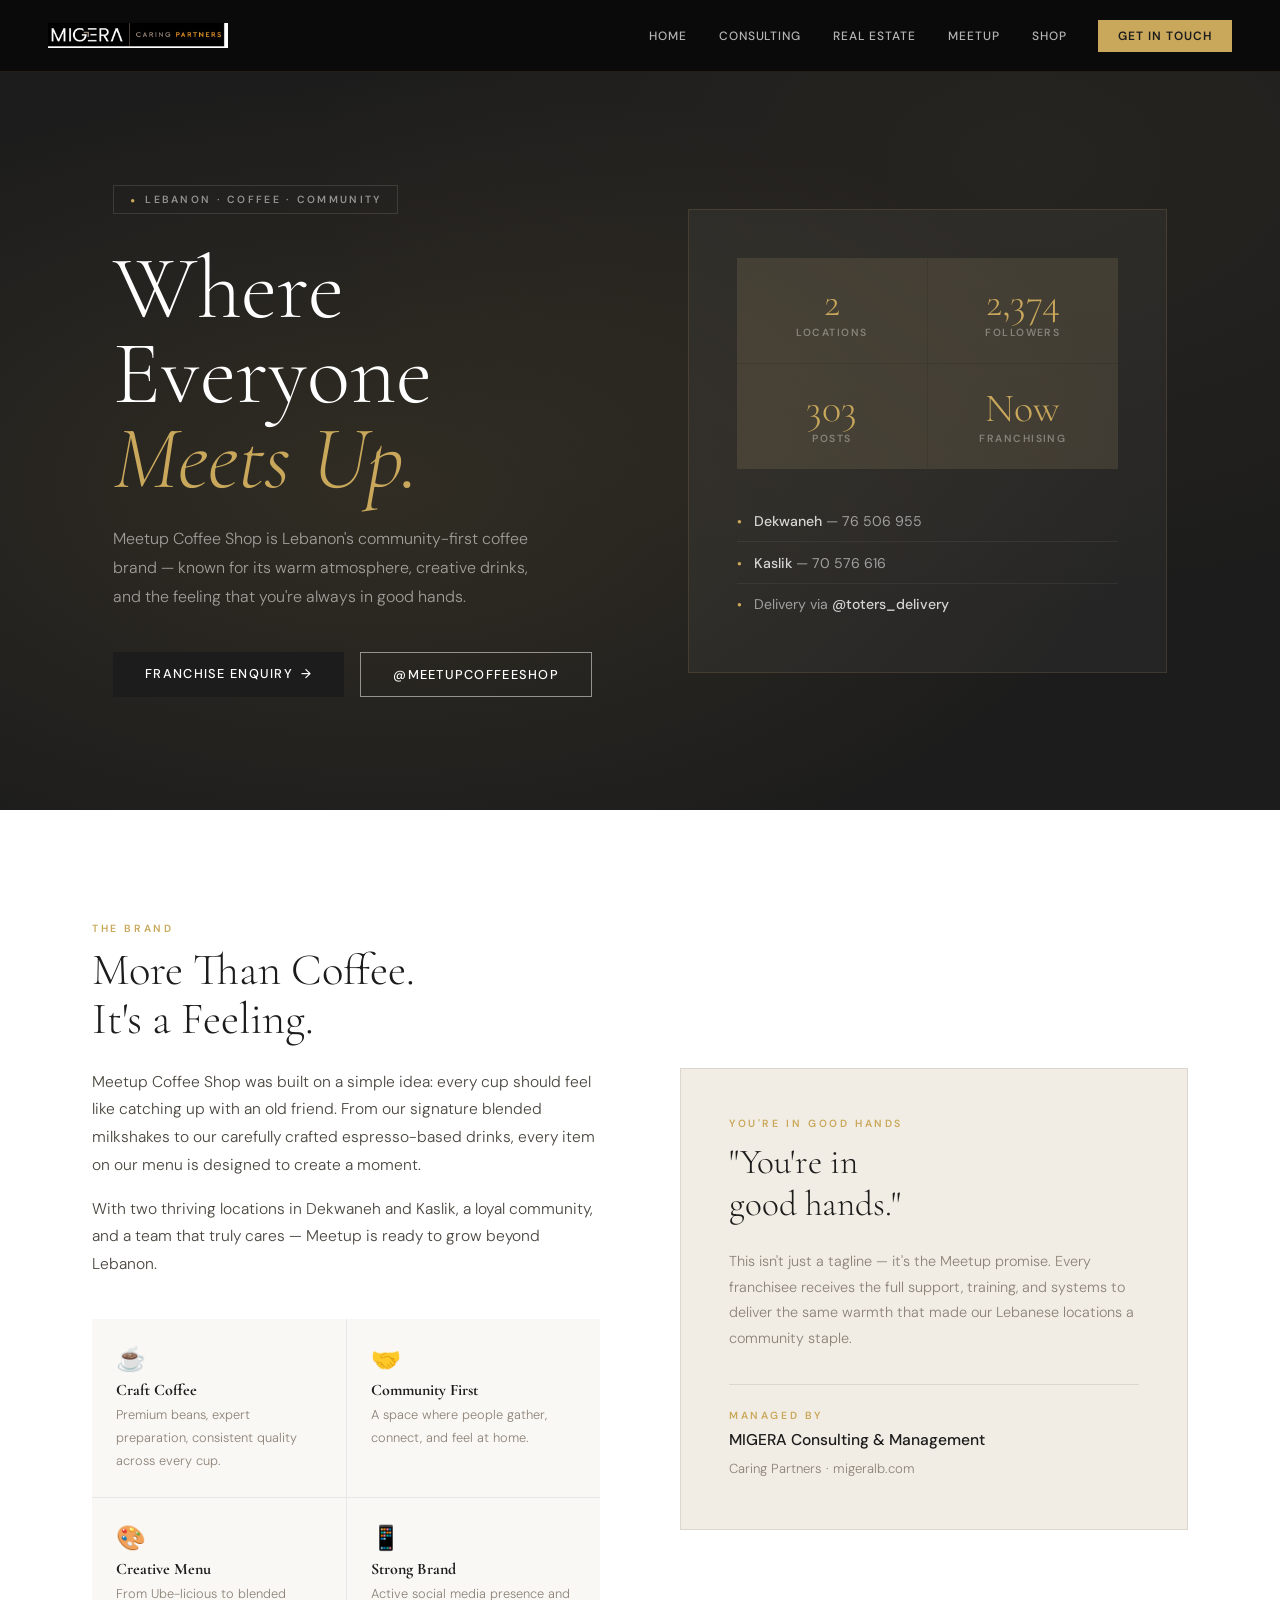
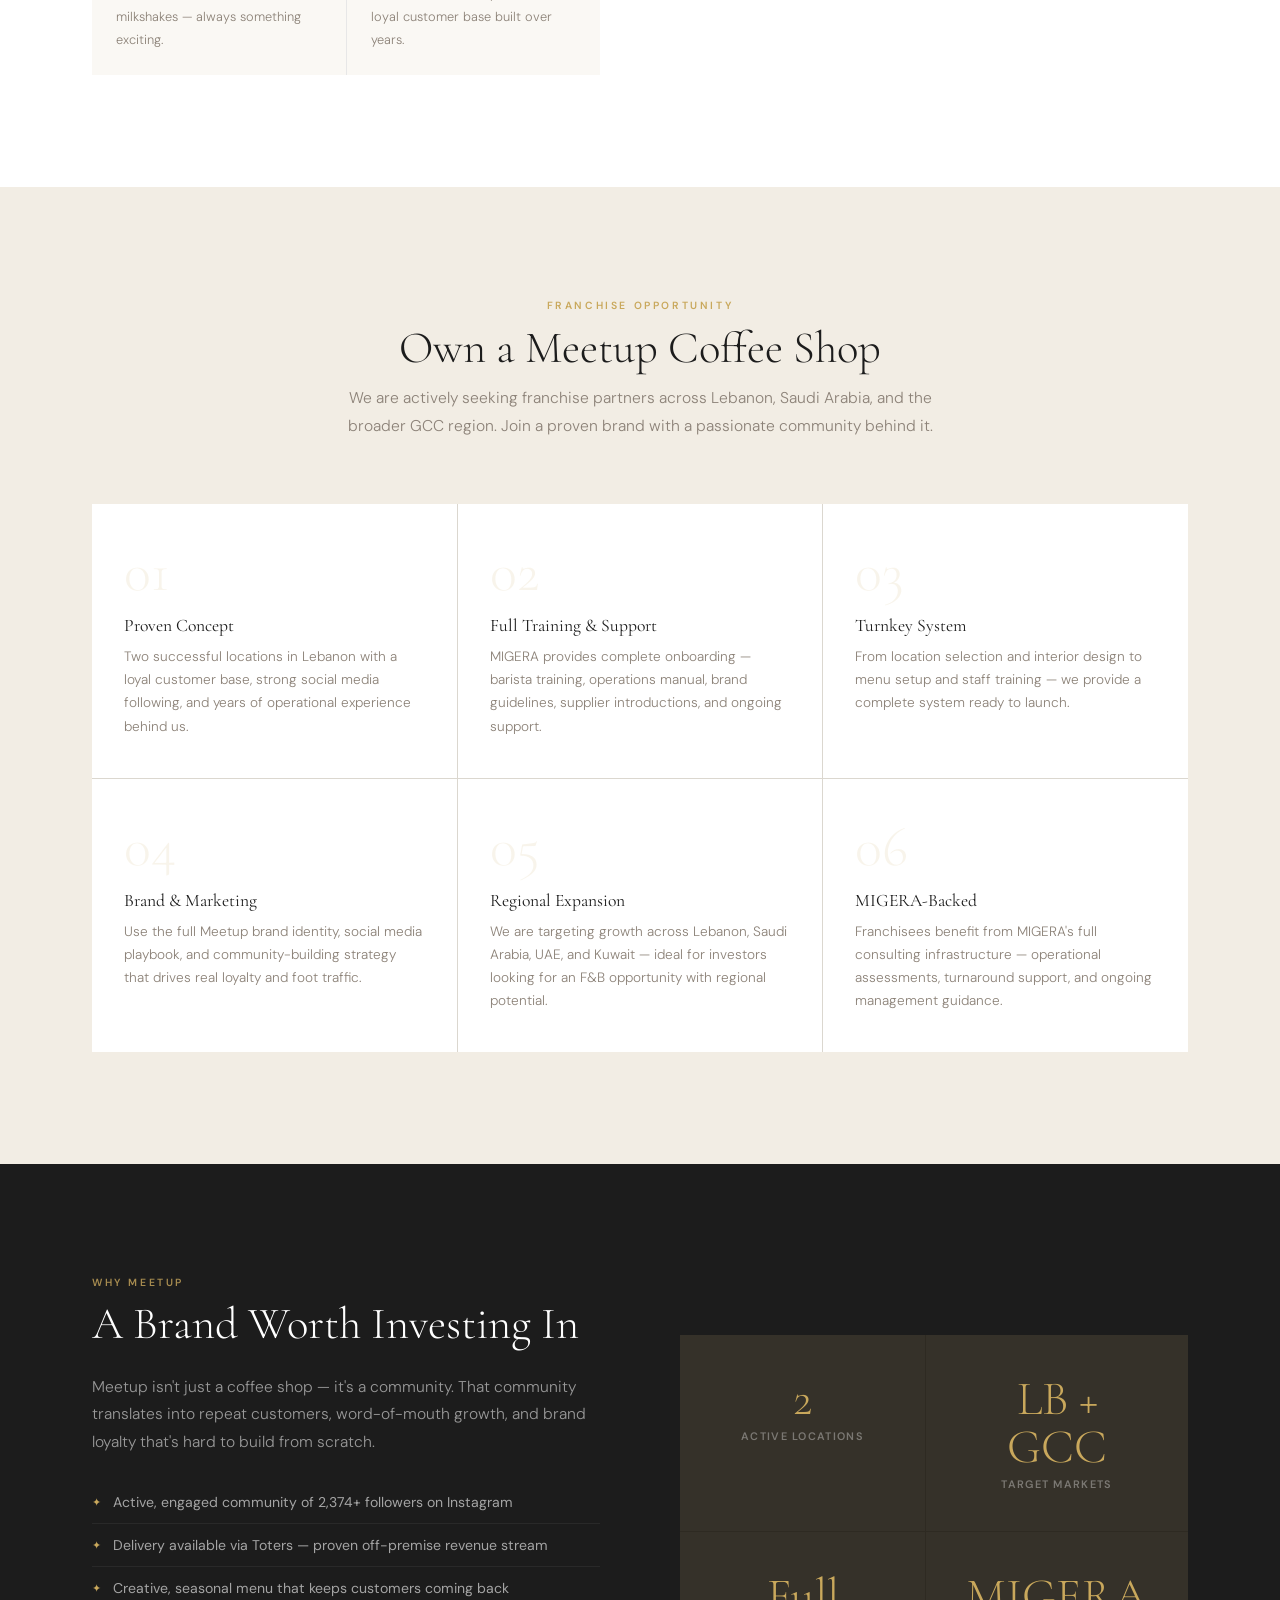
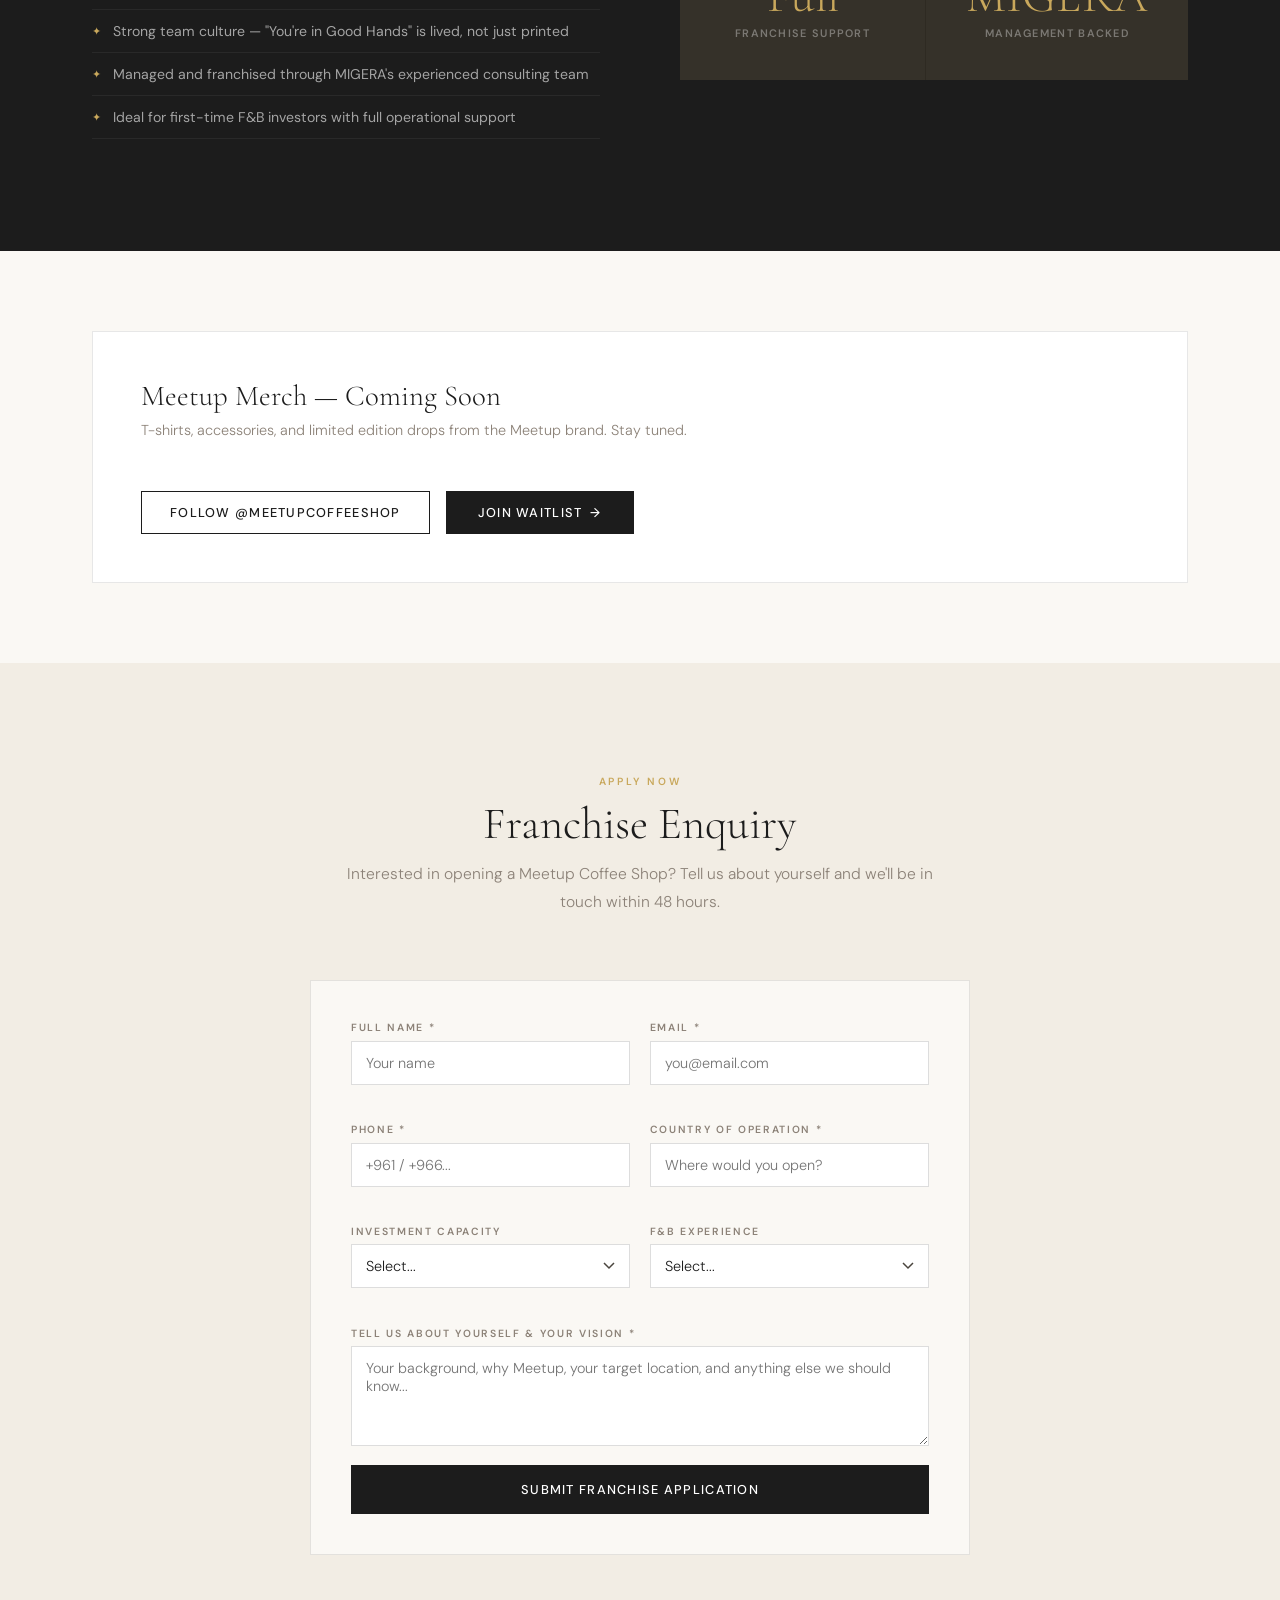
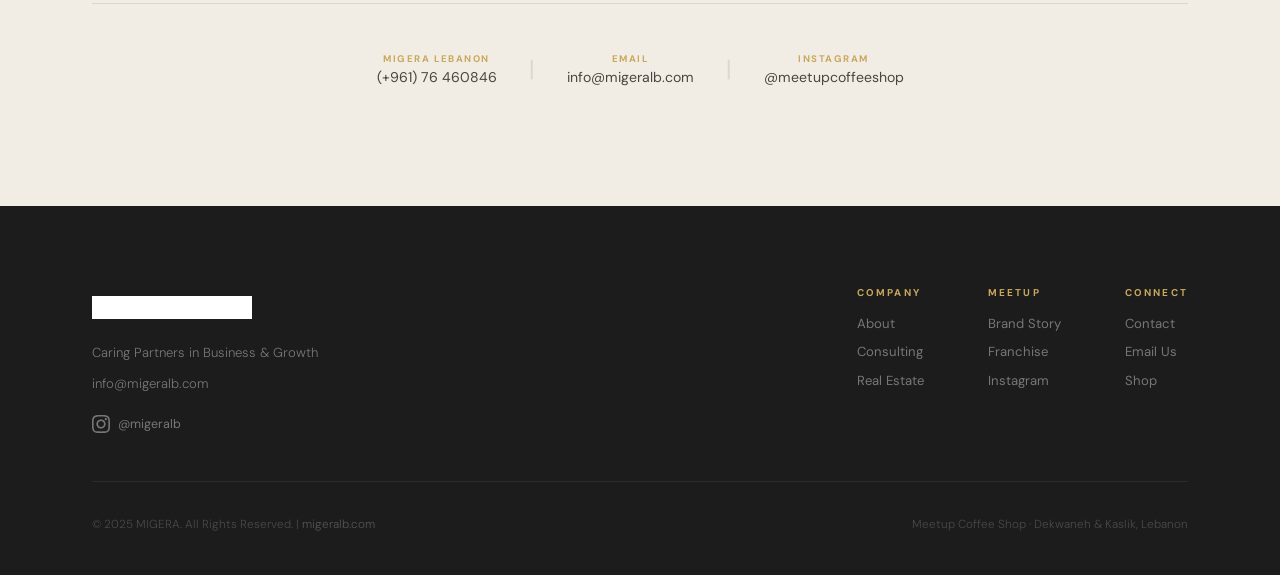
==== commit a375b6d0: "update meetup page" ====
--- a/meetup.html
+++ b/meetup.html
@@ -3,135 +3,505 @@
 <head>
   <meta charset="UTF-8">
   <meta name="viewport" content="width=device-width, initial-scale=1.0">
-  <title>Meetup Shop | T-Shirts & Accessories | MIGERA</title>
-  <meta name="description" content="Shop the Meetup lifestyle collection — exclusive t-shirts, accessories, and limited drops by MIGERA.">
+  <title>Meetup Coffee Shop | Franchise | MIGERA</title>
+  <meta name="description" content="Meetup Coffee Shop — Lebanon's beloved coffee brand with locations in Dekwaneh and Kaslik. Now offering franchise opportunities across the region.">
   <link rel="preconnect" href="https://fonts.googleapis.com">
   <link rel="preconnect" href="https://fonts.gstatic.com" crossorigin>
   <link href="https://fonts.googleapis.com/css2?family=Cormorant+Garamond:ital,wght@0,300;0,400;0,600;1,400&family=DM+Sans:wght@300;400;500&display=swap" rel="stylesheet">
   <link rel="stylesheet" href="style.css">
-  <link rel="stylesheet" href="meetup.css">
+  <style>
+    /* Meetup brand — uses MIGERA identity but with coffee warmth */
+    .meetup-hero {
+      min-height: 90vh;
+      background: var(--charcoal);
+      display: flex;
+      align-items: center;
+      padding-top: var(--nav-h);
+      position: relative;
+      overflow: hidden;
+    }
+    .meetup-hero::before {
+      content: '';
+      position: absolute;
+      inset: 0;
+      background:
+        radial-gradient(ellipse at 30% 60%, rgba(201,168,92,0.12) 0%, transparent 60%),
+        radial-gradient(ellipse at 80% 20%, rgba(201,168,92,0.06) 0%, transparent 50%);
+    }
+    .meetup-hero-grid {
+      display: grid;
+      grid-template-columns: 1fr 1fr;
+      gap: 6rem;
+      align-items: center;
+      position: relative;
+      z-index: 1;
+      padding: 5rem 0;
+    }
+    .meetup-hero-text {}
+    .meetup-tag {
+      display: inline-flex;
+      align-items: center;
+      gap: 8px;
+      font-size: 0.65rem;
+      font-weight: 600;
+      letter-spacing: 0.22em;
+      text-transform: uppercase;
+      color: rgba(255,255,255,0.5);
+      border: 1px solid rgba(255,255,255,0.12);
+      padding: 7px 16px;
+      margin-bottom: 2rem;
+    }
+    .meetup-tag::before { content: '●'; color: var(--gold); font-size: 0.5rem; }
+    .meetup-hero-text h1 {
+      color: var(--warm-white);
+      font-size: clamp(3rem, 7vw, 6rem);
+      line-height: 0.95;
+      margin-bottom: 1.5rem;
+    }
+    .meetup-hero-text h1 em { color: var(--gold); font-style: italic; }
+    .meetup-hero-text p { color: rgba(255,255,255,0.55); font-size: 1rem; margin-bottom: 2.5rem; max-width: 420px; line-height: 1.8; }
+    .meetup-hero-btns { display: flex; gap: 1rem; flex-wrap: wrap; }
+    .btn-white {
+      display: inline-block;
+      padding: 13px 30px;
+      background: var(--warm-white);
+      color: var(--charcoal);
+      font-family: var(--font-body);
+      font-size: 0.78rem;
+      font-weight: 600;
+      letter-spacing: 0.1em;
+      text-transform: uppercase;
+      border: none;
+      cursor: pointer;
+      transition: all 0.3s;
+      text-decoration: none;
+    }
+    .btn-white:hover { background: var(--gold); color: var(--warm-white); }
+
+    .meetup-hero-visual {
+      position: relative;
+    }
+    .meetup-hero-card {
+      background: rgba(255,255,255,0.04);
+      border: 1px solid rgba(201,168,92,0.15);
+      padding: 3rem;
+    }
+    .meetup-stat-row {
+      display: grid;
+      grid-template-columns: 1fr 1fr;
+      gap: 1px;
+      background: rgba(201,168,92,0.1);
+      margin-bottom: 2rem;
+    }
+    .meetup-stat {
+      background: rgba(255,255,255,0.03);
+      padding: 1.5rem;
+      text-align: center;
+    }
+    .meetup-stat-n {
+      font-family: var(--font-display);
+      font-size: 2.5rem;
+      font-weight: 300;
+      color: var(--gold);
+      line-height: 1;
+    }
+    .meetup-stat-l {
+      font-size: 0.65rem;
+      font-weight: 600;
+      letter-spacing: 0.14em;
+      text-transform: uppercase;
+      color: rgba(255,255,255,0.35);
+      margin-top: 4px;
+    }
+    .meetup-locations-list { list-style: none; }
+    .meetup-locations-list li {
+      display: flex;
+      align-items: center;
+      gap: 0.75rem;
+      padding: 0.7rem 0;
+      border-bottom: 1px solid rgba(255,255,255,0.06);
+      font-size: 0.88rem;
+      color: rgba(255,255,255,0.55);
+    }
+    .meetup-locations-list li:last-child { border-bottom: none; }
+    .meetup-locations-list .loc-dot { color: var(--gold); font-size: 0.5rem; }
+
+    /* Brand section */
+    .brand-section { background: var(--warm-white); padding: 7rem 0; }
+    .brand-grid {
+      display: grid;
+      grid-template-columns: 1fr 1fr;
+      gap: 5rem;
+      align-items: center;
+    }
+    .brand-text h2 { margin: 0.5rem 0 1.5rem; }
+    .brand-text p + p { margin-top: 1rem; }
+    .brand-values {
+      display: grid;
+      grid-template-columns: 1fr 1fr;
+      gap: 1px;
+      background: var(--border);
+      margin-top: 2.5rem;
+    }
+    .bv-item {
+      background: var(--cream);
+      padding: 1.5rem;
+    }
+    .bv-icon { font-size: 1.5rem; margin-bottom: 0.5rem; }
+    .bv-item h4 { font-size: 1rem; margin-bottom: 0.3rem; }
+    .bv-item p { font-size: 0.8rem; color: var(--text-light); }
+
+    /* Franchise section */
+    .franchise-section { background: var(--cream-2); padding: 7rem 0; }
+    .franchise-grid {
+      display: grid;
+      grid-template-columns: repeat(3, 1fr);
+      gap: 1px;
+      background: var(--border);
+      margin-top: 3rem;
+    }
+    .fr-card {
+      background: var(--warm-white);
+      padding: 2.5rem 2rem;
+      transition: background 0.3s;
+      position: relative;
+    }
+    .fr-card:hover { background: var(--cream); }
+    .fr-card::before {
+      content: '';
+      position: absolute;
+      top: 0; left: 0; right: 0;
+      height: 2px;
+      background: var(--gold);
+      transform: scaleX(0);
+      transition: transform 0.4s;
+    }
+    .fr-card:hover::before { transform: scaleX(1); }
+    .fr-num {
+      font-family: var(--font-display);
+      font-size: 3.5rem;
+      font-weight: 300;
+      color: rgba(201,168,92,0.12);
+      line-height: 1;
+      margin-bottom: 1rem;
+    }
+    .fr-card h3 { font-size: 1.1rem; margin-bottom: 0.6rem; }
+    .fr-card p { font-size: 0.85rem; color: var(--text-light); line-height: 1.7; }
+
+    /* Why franchise */
+    .why-franchise { background: var(--charcoal); padding: 7rem 0; }
+    .why-grid {
+      display: grid;
+      grid-template-columns: 1fr 1fr;
+      gap: 5rem;
+      align-items: center;
+    }
+    .why-text h2 { color: var(--warm-white); margin: 0.5rem 0 1.5rem; }
+    .why-text p { color: rgba(255,255,255,0.55); margin-bottom: 1rem; }
+    .why-list { list-style: none; margin-top: 1.5rem; }
+    .why-list li {
+      display: flex;
+      align-items: flex-start;
+      gap: 0.75rem;
+      padding: 0.75rem 0;
+      border-bottom: 1px solid rgba(255,255,255,0.06);
+      font-size: 0.88rem;
+      color: rgba(255,255,255,0.6);
+    }
+    .why-list .wl-icon { color: var(--gold); flex-shrink: 0; margin-top: 2px; font-size: 0.7rem; }
+    .why-numbers {
+      display: grid;
+      grid-template-columns: 1fr 1fr;
+      gap: 1px;
+      background: rgba(201,168,92,0.1);
+    }
+    .wn-box {
+      background: rgba(255,255,255,0.03);
+      padding: 2.5rem;
+      text-align: center;
+    }
+    .wn-n { font-family: var(--font-display); font-size: 3rem; font-weight: 300; color: var(--gold); line-height: 1; }
+    .wn-l { font-size: 0.68rem; font-weight: 600; letter-spacing: 0.12em; text-transform: uppercase; color: rgba(255,255,255,0.35); margin-top: 6px; }
+
+    /* Shop teaser */
+    .shop-teaser { background: var(--cream); padding: 5rem 0; }
+    .shop-teaser-inner {
+      display: flex;
+      align-items: center;
+      justify-content: space-between;
+      gap: 3rem;
+      flex-wrap: wrap;
+      padding: 3rem;
+      background: var(--warm-white);
+      border: 1px solid var(--border);
+    }
+    .shop-teaser h3 { font-size: 1.8rem; font-weight: 300; }
+    .shop-teaser p { color: var(--text-light); font-size: 0.9rem; margin-top: 0.4rem; }
+
+    @media (max-width: 768px) {
+      .meetup-hero-grid { grid-template-columns: 1fr; gap: 3rem; }
+      .meetup-hero { min-height: auto; }
+      .brand-grid { grid-template-columns: 1fr; gap: 3rem; }
+      .franchise-grid { grid-template-columns: 1fr; }
+      .why-grid { grid-template-columns: 1fr; gap: 3rem; }
+      .brand-values { grid-template-columns: 1fr; }
+      .meetup-stat-row { grid-template-columns: 1fr 1fr; }
+      .shop-teaser-inner { flex-direction: column; }
+    }
+  </style>
 </head>
-<body class="meetup-page">
-
-  <header class="navbar navbar-meetup" id="navbar">
-    <a href="index.html" class="nav-logo"><img src="images/migeralogowhite.png" alt="MIGERA" id="nav-logo-img"></a>
+<body>
+
+  <header class="navbar" id="navbar">
+    <a href="index.html" class="nav-logo"><img src="images/migeralogowhite.png" alt="MIGERA"></a>
     <button class="hamburger" id="hamburger"><span></span><span></span><span></span></button>
     <nav class="nav-menu" id="nav-menu">
       <a href="index.html" class="nav-link">Home</a>
       <a href="services.html" class="nav-link">Consulting</a>
       <a href="realestate.html" class="nav-link">Real Estate</a>
-      <a href="meetup.html" class="nav-link active">Meetup Shop</a>
+      <a href="meetup.html" class="nav-link active">Meetup</a>
       <a href="shop.html" class="nav-link">Shop</a>
       <a href="index.html#contact" class="nav-link btn-nav">Get In Touch</a>
     </nav>
   </header>
 
-  <!-- MEETUP HERO -->
-  <div class="meetup-hero">
-    <div class="meetup-hero-bg"></div>
-    <div class="meetup-hero-content">
-      <div class="meetup-brand-badge">By MIGERA</div>
-      <h1 class="meetup-title">MEETUP</h1>
-      <p class="meetup-sub">Wear the Community. <em>Live the Vibe.</em></p>
-      <a href="#shop-grid" class="btn-meetup">Shop Now</a>
-    </div>
-    <div class="meetup-scroll-hint">↓</div>
-  </div>
-
-  <!-- FILTER BAR -->
-  <div class="shop-filter-bar" id="shop-grid">
-    <button class="filter-btn active" data-filter="all">All</button>
-    <button class="filter-btn" data-filter="tshirts">T-Shirts</button>
-    <button class="filter-btn" data-filter="accessories">Accessories</button>
-    <button class="filter-btn" data-filter="limited">Limited Drops</button>
-  </div>
-
-  <!-- PRODUCT GRID -->
-  <section class="shop-section">
-    <div class="container">
-      <div class="product-grid" id="product-grid">
-
-        <!-- Products injected by JS -->
-
+  <!-- HERO -->
+  <section class="meetup-hero">
+    <div class="container">
+      <div class="meetup-hero-grid">
+        <div class="meetup-hero-text reveal">
+          <div class="meetup-tag">Lebanon · Coffee · Community</div>
+          <h1>Where<br>Everyone<br><em>Meets Up.</em></h1>
+          <p>Meetup Coffee Shop is Lebanon's community-first coffee brand — known for its warm atmosphere, creative drinks, and the feeling that you're always in good hands.</p>
+          <div class="meetup-hero-btns">
+            <a href="#franchise-form" class="btn-gold">Franchise Enquiry</a>
+            <a href="https://www.instagram.com/meetupcoffeeshop" target="_blank" class="btn-outline-light">@meetupcoffeeshop</a>
+          </div>
+        </div>
+        <div class="meetup-hero-visual reveal">
+          <div class="meetup-hero-card">
+            <div class="meetup-stat-row">
+              <div class="meetup-stat">
+                <div class="meetup-stat-n">2</div>
+                <div class="meetup-stat-l">Locations</div>
+              </div>
+              <div class="meetup-stat">
+                <div class="meetup-stat-n">2,374</div>
+                <div class="meetup-stat-l">Followers</div>
+              </div>
+              <div class="meetup-stat">
+                <div class="meetup-stat-n">303</div>
+                <div class="meetup-stat-l">Posts</div>
+              </div>
+              <div class="meetup-stat">
+                <div class="meetup-stat-n">Now</div>
+                <div class="meetup-stat-l">Franchising</div>
+              </div>
+            </div>
+            <ul class="meetup-locations-list">
+              <li><span class="loc-dot">●</span> <span><strong style="color:rgba(255,255,255,0.8)">Dekwaneh</strong> — 76 506 955</span></li>
+              <li><span class="loc-dot">●</span> <span><strong style="color:rgba(255,255,255,0.8)">Kaslik</strong> — 70 576 616</span></li>
+              <li><span class="loc-dot">●</span> <span>Delivery via <strong style="color:rgba(255,255,255,0.8)">@toters_delivery</strong></span></li>
+            </ul>
+          </div>
+        </div>
       </div>
     </div>
   </section>
 
-  <!-- CART SIDEBAR -->
-  <div class="cart-overlay" id="cart-overlay"></div>
-  <div class="cart-sidebar" id="cart-sidebar">
-    <div class="cart-header">
-      <h3>Your Cart</h3>
-      <button class="cart-close" id="cart-close">✕</button>
-    </div>
-    <div class="cart-items" id="cart-items">
-      <div class="cart-empty">Your cart is empty</div>
-    </div>
-    <div class="cart-footer" id="cart-footer" style="display:none">
-      <div class="cart-total">
-        <span>Total</span>
-        <span id="cart-total-val">$0</span>
-      </div>
-      <button class="btn-gold full" id="checkout-btn">Proceed to Checkout</button>
-    </div>
-  </div>
-
-  <!-- CART BUTTON -->
-  <button class="cart-fab" id="cart-fab">
-    🛒 <span class="cart-count" id="cart-count">0</span>
-  </button>
-
-  <!-- PRODUCT MODAL -->
-  <div class="modal-overlay" id="modal-overlay">
-    <div class="product-modal" id="product-modal">
-      <button class="modal-close" id="modal-close">✕</button>
-      <div class="modal-content" id="modal-content"></div>
-    </div>
-  </div>
-
-  <!-- CHECKOUT MODAL -->
-  <div class="modal-overlay" id="checkout-overlay" style="display:none">
-    <div class="product-modal checkout-modal">
-      <button class="modal-close" id="checkout-close">✕</button>
-      <h2>Complete Your Order</h2>
-      <p style="color:#888;margin-bottom:1.5rem;font-size:.9rem">We'll process your order and reach out to confirm delivery details.</p>
-      <form id="checkout-form" data-sheet="MeetupOrders">
+  <!-- BRAND STORY -->
+  <section class="brand-section">
+    <div class="container">
+      <div class="brand-grid">
+        <div class="brand-text reveal">
+          <div class="section-label">The Brand</div>
+          <h2>More Than Coffee.<br>It's a Feeling.</h2>
+          <p>Meetup Coffee Shop was built on a simple idea: every cup should feel like catching up with an old friend. From our signature blended milkshakes to our carefully crafted espresso-based drinks, every item on our menu is designed to create a moment.</p>
+          <p>With two thriving locations in Dekwaneh and Kaslik, a loyal community, and a team that truly cares — Meetup is ready to grow beyond Lebanon.</p>
+          <div class="brand-values">
+            <div class="bv-item">
+              <div class="bv-icon">☕</div>
+              <h4>Craft Coffee</h4>
+              <p>Premium beans, expert preparation, consistent quality across every cup.</p>
+            </div>
+            <div class="bv-item">
+              <div class="bv-icon">🤝</div>
+              <h4>Community First</h4>
+              <p>A space where people gather, connect, and feel at home.</p>
+            </div>
+            <div class="bv-item">
+              <div class="bv-icon">🎨</div>
+              <h4>Creative Menu</h4>
+              <p>From Ube-licious to blended milkshakes — always something exciting.</p>
+            </div>
+            <div class="bv-item">
+              <div class="bv-icon">📱</div>
+              <h4>Strong Brand</h4>
+              <p>Active social media presence and loyal customer base built over years.</p>
+            </div>
+          </div>
+        </div>
+        <div class="reveal" style="background:var(--cream-2);padding:3rem;border:1px solid var(--border)">
+          <div class="section-label">You're in Good Hands</div>
+          <p style="font-family:var(--font-display);font-size:2.2rem;font-weight:300;color:var(--charcoal);line-height:1.2;margin-bottom:1.5rem">"You're in<br>good hands."</p>
+          <p style="color:var(--text-light);font-size:0.9rem;margin-bottom:2rem">This isn't just a tagline — it's the Meetup promise. Every franchisee receives the full support, training, and systems to deliver the same warmth that made our Lebanese locations a community staple.</p>
+          <div style="border-top:1px solid var(--border);padding-top:1.5rem;margin-top:1.5rem">
+            <div class="section-label" style="margin-bottom:0.3rem">Managed by</div>
+            <p style="font-weight:500;color:var(--charcoal)">MIGERA Consulting &amp; Management</p>
+            <p style="font-size:0.82rem;color:var(--text-light);margin-top:0.2rem">Caring Partners · migeralb.com</p>
+          </div>
+        </div>
+      </div>
+    </div>
+  </section>
+
+  <!-- FRANCHISE OFFER -->
+  <section class="franchise-section" id="franchise">
+    <div class="container">
+      <div class="section-header reveal">
+        <div class="section-label">Franchise Opportunity</div>
+        <h2>Own a Meetup Coffee Shop</h2>
+        <p>We are actively seeking franchise partners across Lebanon, Saudi Arabia, and the broader GCC region. Join a proven brand with a passionate community behind it.</p>
+      </div>
+      <div class="franchise-grid">
+        <div class="fr-card reveal">
+          <div class="fr-num">01</div>
+          <h3>Proven Concept</h3>
+          <p>Two successful locations in Lebanon with a loyal customer base, strong social media following, and years of operational experience behind us.</p>
+        </div>
+        <div class="fr-card reveal">
+          <div class="fr-num">02</div>
+          <h3>Full Training &amp; Support</h3>
+          <p>MIGERA provides complete onboarding — barista training, operations manual, brand guidelines, supplier introductions, and ongoing support.</p>
+        </div>
+        <div class="fr-card reveal">
+          <div class="fr-num">03</div>
+          <h3>Turnkey System</h3>
+          <p>From location selection and interior design to menu setup and staff training — we provide a complete system ready to launch.</p>
+        </div>
+        <div class="fr-card reveal">
+          <div class="fr-num">04</div>
+          <h3>Brand &amp; Marketing</h3>
+          <p>Use the full Meetup brand identity, social media playbook, and community-building strategy that drives real loyalty and foot traffic.</p>
+        </div>
+        <div class="fr-card reveal">
+          <div class="fr-num">05</div>
+          <h3>Regional Expansion</h3>
+          <p>We are targeting growth across Lebanon, Saudi Arabia, UAE, and Kuwait — ideal for investors looking for an F&B opportunity with regional potential.</p>
+        </div>
+        <div class="fr-card reveal">
+          <div class="fr-num">06</div>
+          <h3>MIGERA-Backed</h3>
+          <p>Franchisees benefit from MIGERA's full consulting infrastructure — operational assessments, turnaround support, and ongoing management guidance.</p>
+        </div>
+      </div>
+    </div>
+  </section>
+
+  <!-- WHY MEETUP -->
+  <section class="why-franchise">
+    <div class="container">
+      <div class="why-grid">
+        <div class="why-text reveal">
+          <div class="section-label" style="color:rgba(201,168,92,0.8)">Why Meetup</div>
+          <h2>A Brand Worth Investing In</h2>
+          <p>Meetup isn't just a coffee shop — it's a community. That community translates into repeat customers, word-of-mouth growth, and brand loyalty that's hard to build from scratch.</p>
+          <ul class="why-list">
+            <li><span class="wl-icon">✦</span><span>Active, engaged community of 2,374+ followers on Instagram</span></li>
+            <li><span class="wl-icon">✦</span><span>Delivery available via Toters — proven off-premise revenue stream</span></li>
+            <li><span class="wl-icon">✦</span><span>Creative, seasonal menu that keeps customers coming back</span></li>
+            <li><span class="wl-icon">✦</span><span>Strong team culture — "You're in Good Hands" is lived, not just printed</span></li>
+            <li><span class="wl-icon">✦</span><span>Managed and franchised through MIGERA's experienced consulting team</span></li>
+            <li><span class="wl-icon">✦</span><span>Ideal for first-time F&B investors with full operational support</span></li>
+          </ul>
+        </div>
+        <div class="why-numbers reveal">
+          <div class="wn-box">
+            <div class="wn-n">2</div>
+            <div class="wn-l">Active Locations</div>
+          </div>
+          <div class="wn-box">
+            <div class="wn-n">LB + GCC</div>
+            <div class="wn-l">Target Markets</div>
+          </div>
+          <div class="wn-box">
+            <div class="wn-n">Full</div>
+            <div class="wn-l">Franchise Support</div>
+          </div>
+          <div class="wn-box">
+            <div class="wn-n">MIGERA</div>
+            <div class="wn-l">Management Backed</div>
+          </div>
+        </div>
+      </div>
+    </div>
+  </section>
+
+  <!-- SHOP TEASER -->
+  <section class="shop-teaser">
+    <div class="container">
+      <div class="shop-teaser-inner reveal">
+        <div>
+          <h3>Meetup Merch — Coming Soon</h3>
+          <p>T-shirts, accessories, and limited edition drops from the Meetup brand. Stay tuned.</p>
+        </div>
+        <div style="display:flex;gap:1rem;flex-wrap:wrap">
+          <a href="https://www.instagram.com/meetupcoffeeshop" target="_blank" class="btn-outline-dark">Follow @meetupcoffeeshop</a>
+          <a href="shop.html" class="btn-gold">Join Waitlist</a>
+        </div>
+      </div>
+    </div>
+  </section>
+
+  <!-- FRANCHISE FORM -->
+  <section class="section bg-cream" id="franchise-form">
+    <div class="container">
+      <div class="section-header reveal">
+        <div class="section-label">Apply Now</div>
+        <h2>Franchise Enquiry</h2>
+        <p>Interested in opening a Meetup Coffee Shop? Tell us about yourself and we'll be in touch within 48 hours.</p>
+      </div>
+      <form class="lead-form centered reveal" id="form-franchise" data-sheet="Franchise">
         <div class="form-row">
           <div class="fg"><label>Full Name *</label><input type="text" name="name" required placeholder="Your name"></div>
           <div class="fg"><label>Email *</label><input type="email" name="email" required placeholder="you@email.com"></div>
         </div>
         <div class="form-row">
-          <div class="fg"><label>Phone *</label><input type="tel" name="phone" required placeholder="+961 / +966"></div>
-          <div class="fg"><label>Country</label><input type="text" name="country" placeholder="Lebanon / KSA / Other"></div>
-        </div>
-        <div class="fg"><label>Delivery Address *</label><textarea name="address" rows="2" required placeholder="Street, city, country"></textarea></div>
-        <div class="fg"><label>Order Summary</label><textarea name="order_summary" id="order-summary-field" rows="3" readonly></textarea></div>
-        <div class="fg"><label>Notes</label><input type="text" name="notes" placeholder="Special requests, gift message..."></div>
-        <button type="submit" class="btn-gold full">Place Order</button>
-        <div class="form-success" id="success-checkout">✓ Order placed! We'll confirm details via email within 24 hours.</div>
+          <div class="fg"><label>Phone *</label><input type="tel" name="phone" required placeholder="+961 / +966..."></div>
+          <div class="fg"><label>Country of Operation *</label><input type="text" name="country" required placeholder="Where would you open?"></div>
+        </div>
+        <div class="form-row">
+          <div class="fg"><label>Investment Capacity</label>
+            <select name="investment">
+              <option value="">Select...</option>
+              <option>Under $50K</option>
+              <option>$50K – $100K</option>
+              <option>$100K – $200K</option>
+              <option>$200K+</option>
+            </select>
+          </div>
+          <div class="fg"><label>F&amp;B Experience</label>
+            <select name="franchise_type">
+              <option value="">Select...</option>
+              <option>None — First F&amp;B Investment</option>
+              <option>Some Experience</option>
+              <option>Experienced Operator</option>
+            </select>
+          </div>
+        </div>
+        <div class="fg"><label>Tell Us About Yourself &amp; Your Vision *</label>
+          <textarea name="message" rows="4" required placeholder="Your background, why Meetup, your target location, and anything else we should know..."></textarea>
+        </div>
+        <button type="submit" class="btn-gold full">Submit Franchise Application</button>
+        <div class="form-success" id="success-franchise">✓ Application received! Our team will review and reach out within 48 hours.</div>
       </form>
-    </div>
-  </div>
-
-  <!-- ABOUT MEETUP -->
-  <section class="section meetup-about">
-    <div class="container">
-      <div class="meetup-about-inner reveal">
-        <div>
-          <div class="section-label">The Brand</div>
-          <h2>What is Meetup?</h2>
-          <p>Meetup is MIGERA's community lifestyle brand — born from the energy of gathering, sharing, and celebrating together. Every piece is designed for people who believe in showing up fully.</p>
-          <p>Limited drops. Intentional design. Community first.</p>
-          <a href="https://instagram.com/migeralb" target="_blank" class="btn-outline-dark">Follow @migeralb</a>
-        </div>
-        <div class="meetup-about-tags">
-          <span class="tag">Community</span>
-          <span class="tag gold">Limited Edition</span>
-          <span class="tag">Lebanon</span>
-          <span class="tag">KSA</span>
-          <span class="tag gold">Premium Quality</span>
-          <span class="tag">Unisex</span>
-        </div>
+
+      <div class="contact-info-strip reveal">
+        <div class="ci-item"><span class="ci-label">MIGERA Lebanon</span><span class="ci-val">(+961) 76 460846</span></div>
+        <div class="ci-sep">|</div>
+        <div class="ci-item"><span class="ci-label">Email</span><span class="ci-val"><a href="mailto:info@migeralb.com">info@migeralb.com</a></span></div>
+        <div class="ci-sep">|</div>
+        <div class="ci-item"><span class="ci-label">Instagram</span><span class="ci-val"><a href="https://www.instagram.com/meetupcoffeeshop" target="_blank">@meetupcoffeeshop</a></span></div>
       </div>
     </div>
   </section>
@@ -143,18 +513,26 @@
           <img src="images/migeralogowhite.png" alt="MIGERA">
           <p>Caring Partners in Business &amp; Growth</p>
           <p class="footer-email"><a href="mailto:info@migeralb.com">info@migeralb.com</a></p>
+          <div class="footer-social">
+            <a href="https://www.instagram.com/migeralb" target="_blank" class="social-icon">
+              <svg viewBox="0 0 24 24" fill="currentColor"><path d="M12 2.163c3.204 0 3.584.012 4.85.07 3.252.148 4.771 1.691 4.919 4.919.058 1.265.069 1.645.069 4.849 0 3.205-.012 3.584-.069 4.849-.149 3.225-1.664 4.771-4.919 4.919-1.266.058-1.644.07-4.85.07-3.204 0-3.584-.012-4.849-.07-3.26-.149-4.771-1.699-4.919-4.92-.058-1.265-.07-1.644-.07-4.849 0-3.204.013-3.583.07-4.849.149-3.227 1.664-4.771 4.919-4.919 1.266-.057 1.645-.069 4.849-.069zm0-2.163c-3.259 0-3.667.014-4.947.072-4.358.2-6.78 2.618-6.98 6.98-.059 1.281-.073 1.689-.073 4.948 0 3.259.014 3.668.072 4.948.2 4.358 2.618 6.78 6.98 6.98 1.281.058 1.689.072 4.948.072 3.259 0 3.668-.014 4.948-.072 4.354-.2 6.782-2.618 6.979-6.98.059-1.28.073-1.689.073-4.948 0-3.259-.014-3.667-.072-4.947-.196-4.354-2.617-6.78-6.979-6.98-1.281-.059-1.69-.073-4.949-.073zm0 5.838c-3.403 0-6.162 2.759-6.162 6.162s2.759 6.163 6.162 6.163 6.162-2.759 6.162-6.163c0-3.403-2.759-6.162-6.162-6.162zm0 10.162c-2.209 0-4-1.79-4-4 0-2.209 1.791-4 4-4s4 1.791 4 4c0 2.21-1.791 4-4 4zm6.406-11.845c-.796 0-1.441.645-1.441 1.44s.645 1.44 1.441 1.44c.795 0 1.439-.645 1.439-1.44s-.644-1.44-1.439-1.44z"/></svg>
+              @migeralb
+            </a>
+          </div>
         </div>
         <div class="footer-nav">
           <div class="fn-col"><div class="fn-head">Company</div><a href="index.html#about">About</a><a href="services.html">Consulting</a><a href="realestate.html">Real Estate</a></div>
-          <div class="fn-col"><div class="fn-head">Shop</div><a href="meetup.html">Meetup Store</a><a href="shop.html">MIGERA Shop</a></div>
-          <div class="fn-col"><div class="fn-head">Connect</div><a href="index.html#contact">Contact</a><a href="https://instagram.com/migeralb" target="_blank">Instagram</a></div>
-        </div>
-      </div>
-      <div class="footer-bottom"><p>© 2025 MIGERA / Meetup. All Rights Reserved.</p></div>
+          <div class="fn-col"><div class="fn-head">Meetup</div><a href="meetup.html">Brand Story</a><a href="#franchise">Franchise</a><a href="https://www.instagram.com/meetupcoffeeshop" target="_blank">Instagram</a></div>
+          <div class="fn-col"><div class="fn-head">Connect</div><a href="index.html#contact">Contact</a><a href="mailto:info@migeralb.com">Email Us</a><a href="shop.html">Shop</a></div>
+        </div>
+      </div>
+      <div class="footer-bottom">
+        <p>© 2025 MIGERA. All Rights Reserved. | <a href="https://migeralb.com">migeralb.com</a></p>
+        <p>Meetup Coffee Shop · Dekwaneh &amp; Kaslik, Lebanon</p>
+      </div>
     </div>
   </footer>
 
   <script src="script.js"></script>
-  <script src="meetup.js"></script>
 </body>
 </html>
--- a/style.css
+++ b/style.css
@@ -1,5 +1,6 @@
 /* ============================================================
-   MIGERA | migeralb.com — Light Luxury Theme
+   MIGERA | migeralb.com — v3 Editorial Style
+   Inspired by SkillBridge Arabia clean editorial aesthetic
    Brand: Cream #FAF8F4, Gold #C9A85C, Charcoal #1C1C1C
    Fonts: Cormorant Garamond (display) + DM Sans (body)
    ============================================================ */
@@ -15,12 +16,13 @@
   --warm-white: #ffffff;
   --text: #4a453e;
   --text-light: #8c8278;
-  --border: rgba(201,168,92,0.2);
+  --border: rgba(28,28,28,0.1);
+  --border-gold: rgba(201,168,92,0.2);
   --font-display: 'Cormorant Garamond', serif;
   --font-body: 'DM Sans', sans-serif;
-  --nav-h: 82px;
-  --shadow: 0 4px 32px rgba(28,28,28,0.08);
-  --shadow-lg: 0 12px 48px rgba(28,28,28,0.12);
+  --nav-h: 72px;
+  --shadow: 0 4px 24px rgba(28,28,28,0.08);
+  --shadow-lg: 0 16px 48px rgba(28,28,28,0.12);
 }
 
 *, *::before, *::after { box-sizing: border-box; margin: 0; padding: 0; }
@@ -37,7 +39,7 @@
 h1, h2, h3, h4 { font-family: var(--font-display); color: var(--charcoal); line-height: 1.1; }
 h1 { font-size: clamp(2.6rem, 6vw, 5rem); font-weight: 300; }
 h2 { font-size: clamp(1.8rem, 3.5vw, 2.8rem); font-weight: 300; }
-h3 { font-size: 1.25rem; font-weight: 400; }
+h3 { font-size: 1.2rem; font-weight: 400; }
 p { line-height: 1.78; font-weight: 300; font-size: 0.975rem; color: var(--text); }
 em { font-style: italic; color: var(--gold); }
 a { color: inherit; text-decoration: none; }
@@ -54,9 +56,9 @@
 
 .section-label {
   font-family: var(--font-body);
-  font-size: 0.68rem;
-  font-weight: 500;
-  letter-spacing: 0.22em;
+  font-size: 0.65rem;
+  font-weight: 600;
+  letter-spacing: 0.25em;
   text-transform: uppercase;
   color: var(--gold);
   margin-bottom: 0.7rem;
@@ -67,20 +69,29 @@
 .btn-gold {
   display: inline-block;
   padding: 13px 32px;
-  background: var(--gold);
+  background: var(--charcoal);
   color: var(--warm-white);
   font-family: var(--font-body);
   font-weight: 500;
-  font-size: 0.82rem;
+  font-size: 0.8rem;
   letter-spacing: 0.1em;
   text-transform: uppercase;
   border: none;
   cursor: pointer;
-  transition: background 0.3s, transform 0.2s, box-shadow 0.3s;
+  transition: background 0.3s, transform 0.2s;
   text-decoration: none;
-}
-.btn-gold:hover { background: var(--gold-light); transform: translateY(-2px); box-shadow: 0 6px 24px rgba(201,168,92,0.3); }
-.btn-gold.full { width: 100%; text-align: center; display: block; padding: 16px; font-size: 0.88rem; }
+  position: relative;
+}
+.btn-gold::after {
+  content: '→';
+  margin-left: 8px;
+  transition: transform 0.3s;
+  display: inline-block;
+}
+.btn-gold:hover { background: var(--gold); transform: translateY(-1px); }
+.btn-gold:hover::after { transform: translateX(4px); }
+.btn-gold.full { width: 100%; text-align: center; display: block; padding: 16px; }
+.btn-gold.full::after { display: none; }
 
 .btn-outline-dark {
   display: inline-block;
@@ -89,7 +100,7 @@
   color: var(--charcoal);
   font-family: var(--font-body);
   font-weight: 500;
-  font-size: 0.82rem;
+  font-size: 0.8rem;
   letter-spacing: 0.1em;
   text-transform: uppercase;
   cursor: pointer;
@@ -102,18 +113,18 @@
 .btn-outline-light {
   display: inline-block;
   padding: 13px 32px;
-  border: 1.5px solid rgba(255,255,255,0.6);
+  border: 1.5px solid rgba(255,255,255,0.5);
   color: var(--warm-white);
   font-family: var(--font-body);
   font-weight: 500;
-  font-size: 0.82rem;
+  font-size: 0.8rem;
   letter-spacing: 0.1em;
   text-transform: uppercase;
   cursor: pointer;
   transition: all 0.3s;
   text-decoration: none;
 }
-.btn-outline-light:hover { border-color: var(--warm-white); background: rgba(255,255,255,0.1); }
+.btn-outline-light:hover { border-color: var(--warm-white); background: rgba(255,255,255,0.08); }
 
 /* ── NAVBAR ── */
 .navbar {
@@ -124,55 +135,66 @@
   align-items: center;
   justify-content: space-between;
   padding: 0 3rem;
-  background: rgba(10,10,10,0.95);
+  background: rgba(10,10,10,0.96);
   backdrop-filter: blur(20px);
   -webkit-backdrop-filter: blur(20px);
-  border-bottom: 1px solid rgba(201,168,92,0.15);
+  border-bottom: 1px solid rgba(201,168,92,0.12);
   z-index: 1000;
   transition: box-shadow 0.3s;
 }
+.navbar.scrolled { box-shadow: 0 2px 20px rgba(0,0,0,0.3); }
+
+/* LOGO FIX — works on all devices */
 .nav-logo {
   display: flex;
   align-items: center;
   text-decoration: none;
-  padding: 4px 0;
-}
-.navbar.scrolled { box-shadow: var(--shadow); }
-.nav-logo { display: flex; align-items: center; text-decoration: none; }
-.nav-logo img { height: 50px; width: auto; max-width: 220px; transition: opacity 0.3s; display: block; object-fit: contain; }
-.nav-logo img:hover { opacity: 0.75; }
-
-.nav-menu { display: flex; align-items: center; gap: 2.2rem; }
+  flex-shrink: 0;
+  max-width: 200px;
+}
+.nav-logo img {
+  height: 44px;
+  width: auto;
+  max-width: 180px;
+  display: block;
+  object-fit: contain;
+  flex-shrink: 0;
+}
+
+.nav-menu { display: flex; align-items: center; gap: 2rem; }
 .nav-link {
-  font-size: 0.78rem;
+  font-size: 0.75rem;
   font-weight: 500;
   letter-spacing: 0.08em;
   text-transform: uppercase;
-  color: rgba(255,255,255,0.8);
+  color: rgba(255,255,255,0.7);
   position: relative;
   transition: color 0.3s;
+  white-space: nowrap;
 }
 .nav-link::after {
   content: '';
   position: absolute;
   bottom: -4px; left: 0; right: 0;
-  height: 1.5px;
+  height: 1px;
   background: var(--gold);
   transform: scaleX(0);
   transition: transform 0.3s;
   transform-origin: left;
 }
-.nav-link:hover, .nav-link.active { color: #ffffff; }
+.nav-link:hover, .nav-link.active { color: #fff; }
 .nav-link:hover::after, .nav-link.active::after { transform: scaleX(1); }
 
 .btn-nav {
-  padding: 9px 22px;
-  border: 1.5px solid var(--gold);
-  color: var(--gold) !important;
-  transition: all 0.3s;
-}
-.btn-nav::after { display: none; }
-.btn-nav:hover { background: var(--gold); color: var(--warm-white) !important; }
+  padding: 8px 20px !important;
+  background: var(--gold) !important;
+  color: var(--charcoal) !important;
+  font-weight: 600 !important;
+  border-radius: 0;
+  letter-spacing: 0.08em;
+}
+.btn-nav::after { display: none !important; }
+.btn-nav:hover { background: var(--gold-light) !important; color: var(--charcoal) !important; }
 
 .hamburger {
   display: none;
@@ -181,20 +203,22 @@
   cursor: pointer;
   background: none;
   border: none;
-  padding: 4px;
+  padding: 6px;
+  flex-shrink: 0;
+  z-index: 10;
 }
 .hamburger span {
   display: block;
   width: 22px;
   height: 1.5px;
-  background: var(--charcoal);
+  background: rgba(255,255,255,0.8);
   transition: all 0.3s;
 }
 .hamburger.open span:nth-child(1) { transform: translateY(6.5px) rotate(45deg); }
 .hamburger.open span:nth-child(2) { opacity: 0; }
 .hamburger.open span:nth-child(3) { transform: translateY(-6.5px) rotate(-45deg); }
 
-/* ── HERO (index) ── */
+/* ── HERO ── */
 .hero {
   position: relative;
   min-height: 100vh;
@@ -210,7 +234,7 @@
   inset: 0;
   background-size: cover;
   background-position: center;
-  filter: brightness(0.45);
+  filter: brightness(0.4);
   transform: scale(1.05);
   animation: heroZoom 14s ease-in-out infinite alternate;
 }
@@ -218,7 +242,7 @@
 .hero-overlay {
   position: absolute;
   inset: 0;
-  background: linear-gradient(160deg, rgba(250,248,244,0) 0%, rgba(28,28,28,0.55) 100%);
+  background: linear-gradient(160deg, rgba(10,10,10,0.3) 0%, rgba(10,10,10,0.65) 100%);
 }
 .hero-content {
   position: relative;
@@ -228,24 +252,23 @@
   padding: 0 2rem 4rem;
 }
 .eyebrow {
-  font-size: 0.72rem;
-  font-weight: 500;
-  letter-spacing: 0.28em;
+  font-size: 0.7rem;
+  font-weight: 600;
+  letter-spacing: 0.3em;
   text-transform: uppercase;
   color: var(--gold);
-  margin-bottom: 1.4rem;
+  margin-bottom: 1.5rem;
   opacity: 0;
   animation: fadeUp 0.8s 0.3s forwards;
 }
 .hero-content h1 {
   color: var(--warm-white);
-  text-shadow: 0 2px 20px rgba(0,0,0,0.2);
   opacity: 0;
   animation: fadeUp 0.9s 0.5s forwards;
   margin-bottom: 1.4rem;
 }
 .hero-content p {
-  color: rgba(255,255,255,0.82);
+  color: rgba(255,255,255,0.75);
   font-size: 1.05rem;
   max-width: 520px;
   margin: 0 auto 2.5rem;
@@ -266,27 +289,27 @@
   z-index: 2;
   display: grid;
   grid-template-columns: repeat(3, 1fr);
-  gap: 0;
   width: 100%;
   max-width: 900px;
   margin-top: auto;
   opacity: 0;
   animation: fadeUp 1s 1.1s forwards;
+  border-top: 1px solid rgba(201,168,92,0.2);
 }
 .hero-card {
   padding: 2rem 2.5rem;
-  background: rgba(250,248,244,0.92);
+  background: rgba(10,10,10,0.75);
   backdrop-filter: blur(12px);
-  border-right: 1px solid var(--border);
+  border-right: 1px solid rgba(201,168,92,0.15);
   text-decoration: none;
   transition: background 0.3s;
   display: block;
 }
 .hero-card:last-child { border-right: none; }
-.hero-card:hover { background: var(--warm-white); }
-.hc-icon { font-size: 1.4rem; color: var(--gold); margin-bottom: 0.6rem; }
-.hc-label { font-family: var(--font-display); font-size: 1.2rem; font-weight: 400; color: var(--charcoal); margin-bottom: 0.2rem; }
-.hc-sub { font-size: 0.75rem; color: var(--text-light); letter-spacing: 0.06em; }
+.hero-card:hover { background: rgba(201,168,92,0.15); }
+.hc-icon { font-size: 1.2rem; color: var(--gold); margin-bottom: 0.6rem; }
+.hc-label { font-family: var(--font-display); font-size: 1.2rem; font-weight: 400; color: var(--warm-white); margin-bottom: 0.2rem; }
+.hc-sub { font-size: 0.72rem; color: rgba(255,255,255,0.45); letter-spacing: 0.06em; }
 
 /* ── PAGE HERO SM ── */
 .page-hero-sm {
@@ -296,21 +319,7 @@
   border-bottom: 1px solid var(--border);
 }
 .page-hero-sm h1 { font-size: clamp(2rem, 4vw, 3.5rem); margin: 0.5rem 0 1rem; }
-.page-hero-sm p { color: var(--text-light); max-width: 580px; margin: 0 auto 2rem; font-size: 1rem; }
-.re-hero { background: var(--charcoal); }
-.re-hero h1, .re-hero p { color: var(--warm-white); }
-.re-hero p { color: rgba(255,255,255,0.7); }
-.re-badge-pill {
-  display: inline-block;
-  background: var(--gold);
-  color: var(--warm-white);
-  font-size: 0.65rem;
-  font-weight: 600;
-  letter-spacing: 0.18em;
-  text-transform: uppercase;
-  padding: 6px 16px;
-  margin-bottom: 1.2rem;
-}
+.page-hero-sm p { color: var(--text-light); max-width: 580px; margin: 0 auto 2rem; }
 
 /* ── ABOUT STRIP ── */
 .about-strip { background: var(--warm-white); padding: 7rem 0; }
@@ -330,24 +339,18 @@
   gap: 1px;
   background: var(--border);
 }
-.stat-box {
-  background: var(--cream);
-  padding: 2.5rem;
-  text-align: center;
-}
-.stat-box.gold-bg { background: var(--gold); }
-.stat-box.gold-bg .stat-n,
-.stat-box.gold-bg .stat-l { color: var(--warm-white); }
+.stat-box { background: var(--cream); padding: 2.5rem; text-align: center; }
+.stat-box.gold-bg { background: var(--charcoal); }
 .stat-n { font-family: var(--font-display); font-size: 3rem; font-weight: 300; color: var(--gold); line-height: 1; }
-.stat-box.gold-bg .stat-n { color: var(--warm-white); }
-.stat-l { font-size: 0.72rem; font-weight: 500; letter-spacing: 0.1em; text-transform: uppercase; color: var(--text-light); margin-top: 6px; }
-
-/* ── PILLARS ── */
+.stat-l { font-size: 0.68rem; font-weight: 500; letter-spacing: 0.1em; text-transform: uppercase; color: var(--text-light); margin-top: 6px; }
+.stat-box.gold-bg .stat-l { color: rgba(255,255,255,0.4); }
+
+/* ── PILLARS / SERVICES PREVIEW ── */
 .services-preview { background: var(--cream); padding: 7rem 0; }
 .pillars {
   display: grid;
   grid-template-columns: repeat(3, 1fr);
-  gap: 2px;
+  gap: 1px;
   background: var(--border);
 }
 .pillar {
@@ -355,31 +358,41 @@
   padding: 3rem 2.5rem;
   transition: background 0.3s;
   position: relative;
-}
-.pillar::after {
+  overflow: hidden;
+}
+.pillar::before {
   content: '';
   position: absolute;
-  bottom: 0; left: 2.5rem; right: 2.5rem;
+  top: 0; left: 0; right: 0;
   height: 2px;
   background: var(--gold);
   transform: scaleX(0);
   transition: transform 0.4s;
   transform-origin: left;
 }
-.pillar:hover { background: var(--cream-2); }
-.pillar:hover::after { transform: scaleX(1); }
+.pillar:hover { background: var(--cream); }
+.pillar:hover::before { transform: scaleX(1); }
 .pillar-num {
   font-family: var(--font-display);
-  font-size: 3rem;
+  font-size: 4rem;
   font-weight: 300;
-  color: var(--gold-pale);
+  color: rgba(201,168,92,0.12);
   line-height: 1;
   margin-bottom: 1.2rem;
 }
 .pillar h3 { margin-bottom: 0.8rem; }
-.pillar p { color: var(--text-light); font-size: 0.9rem; margin-bottom: 1.5rem; }
-.pillar-link { font-size: 0.8rem; font-weight: 500; letter-spacing: 0.06em; color: var(--gold); transition: letter-spacing 0.3s; }
-.pillar-link:hover { letter-spacing: 0.12em; }
+.pillar p { color: var(--text-light); font-size: 0.88rem; margin-bottom: 1.5rem; line-height: 1.7; }
+.pillar-link {
+  font-size: 0.75rem;
+  font-weight: 600;
+  letter-spacing: 0.08em;
+  color: var(--charcoal);
+  display: inline-flex;
+  align-items: center;
+  gap: 6px;
+  transition: gap 0.3s, color 0.3s;
+}
+.pillar-link:hover { gap: 10px; color: var(--gold); }
 
 /* ── CLIENTS ── */
 .clients-section { background: var(--cream-2); padding: 5rem 0; }
@@ -388,72 +401,67 @@
   align-items: center;
   justify-content: center;
   flex-wrap: wrap;
-  gap: 0;
   padding: 2rem 0;
   border-top: 1px solid var(--border);
   border-bottom: 1px solid var(--border);
 }
 .client-tag {
   font-family: var(--font-display);
-  font-size: 1.25rem;
+  font-size: 1.2rem;
   font-weight: 300;
   color: var(--text-light);
-  padding: 0.6rem 2rem;
+  padding: 0.5rem 1.8rem;
   transition: color 0.3s;
   cursor: default;
 }
 .client-tag:hover { color: var(--gold); }
-.client-dot { color: var(--gold); opacity: 0.4; font-size: 1.5rem; }
-
-/* ── CONTACT / FORMS ── */
+.client-dot { color: var(--gold); opacity: 0.3; font-size: 1.2rem; }
+
+/* ── CONTACT FORMS ── */
 .contact-section { background: var(--warm-white); padding: 7rem 0; }
 .form-tabs {
   display: flex;
   justify-content: center;
-  gap: 0;
-  margin-bottom: 3rem;
-  border: 1.5px solid var(--border);
-  display: inline-flex;
-  width: 100%;
-  max-width: 500px;
+  max-width: 540px;
   margin: 0 auto 3rem;
-  display: flex;
+  border-bottom: 1px solid var(--border);
 }
 .tab-btn {
   flex: 1;
-  padding: 13px 0;
+  padding: 14px 0;
   border: none;
   background: transparent;
   color: var(--text-light);
   font-family: var(--font-body);
-  font-size: 0.8rem;
-  font-weight: 500;
-  letter-spacing: 0.08em;
+  font-size: 0.75rem;
+  font-weight: 600;
+  letter-spacing: 0.1em;
   text-transform: uppercase;
   cursor: pointer;
   transition: all 0.3s;
   border-bottom: 2px solid transparent;
-}
-.tab-btn.active { color: var(--gold); border-bottom-color: var(--gold); background: var(--gold-pale); }
+  margin-bottom: -1px;
+}
+.tab-btn.active { color: var(--charcoal); border-bottom-color: var(--gold); }
 .tab-btn:hover:not(.active) { color: var(--charcoal); }
 
 .lead-form {
   background: var(--cream);
   border: 1px solid var(--border);
   padding: 2.5rem;
-  max-width: 760px;
+  max-width: 720px;
   margin: 0 auto;
 }
-.lead-form.centered { max-width: 680px; }
+.lead-form.centered { max-width: 660px; }
 .lead-form.hidden { display: none; }
 
 .form-row { display: grid; grid-template-columns: 1fr 1fr; gap: 1.2rem; margin-bottom: 1.2rem; }
-.fg { display: flex; flex-direction: column; gap: 0.45rem; margin-bottom: 1.2rem; }
+.fg { display: flex; flex-direction: column; gap: 0.4rem; margin-bottom: 1.2rem; }
 .fg:last-child { margin-bottom: 0; }
 .fg label {
-  font-size: 0.68rem;
-  font-weight: 500;
-  letter-spacing: 0.14em;
+  font-size: 0.65rem;
+  font-weight: 600;
+  letter-spacing: 0.16em;
   text-transform: uppercase;
   color: var(--text-light);
 }
@@ -461,7 +469,7 @@
 .fg select,
 .fg textarea {
   background: var(--warm-white);
-  border: 1px solid rgba(28,28,28,0.12);
+  border: 1px solid rgba(28,28,28,0.15);
   color: var(--charcoal);
   padding: 12px 14px;
   font-family: var(--font-body);
@@ -470,12 +478,15 @@
   transition: border-color 0.3s, box-shadow 0.3s;
   outline: none;
   width: 100%;
+  border-radius: 0;
+  -webkit-appearance: none;
+  appearance: none;
 }
 .fg input:focus, .fg select:focus, .fg textarea:focus {
-  border-color: var(--gold);
-  box-shadow: 0 0 0 3px rgba(201,168,92,0.12);
-}
-.fg select { appearance: none; cursor: pointer; }
+  border-color: var(--charcoal);
+  box-shadow: 0 0 0 3px rgba(28,28,28,0.06);
+}
+.fg select { cursor: pointer; background-image: url("data:image/svg+xml,%3Csvg xmlns='http://www.w3.org/2000/svg' width='12' height='8' viewBox='0 0 12 8'%3E%3Cpath d='M1 1l5 5 5-5' stroke='%234a453e' stroke-width='1.5' fill='none'/%3E%3C/svg%3E"); background-repeat: no-repeat; background-position: right 14px center; padding-right: 36px; }
 .fg textarea { resize: vertical; min-height: 100px; }
 
 .form-success {
@@ -483,7 +494,7 @@
   padding: 14px 18px;
   background: #e8f5e9;
   color: #2e7d32;
-  font-size: 0.88rem;
+  font-size: 0.85rem;
   font-weight: 500;
   border-left: 3px solid #4caf50;
   display: none;
@@ -494,24 +505,23 @@
   align-items: center;
   justify-content: center;
   flex-wrap: wrap;
-  gap: 0.5rem 0;
   margin-top: 3rem;
-  padding-top: 2rem;
+  padding-top: 2.5rem;
   border-top: 1px solid var(--border);
-  text-align: center;
-}
-.ci-item { display: flex; flex-direction: column; gap: 3px; padding: 0 1.5rem; }
-.ci-label { font-size: 0.62rem; font-weight: 600; letter-spacing: 0.15em; text-transform: uppercase; color: var(--gold); }
-.ci-val { font-size: 0.9rem; color: var(--text); }
+  gap: 0;
+}
+.ci-item { display: flex; flex-direction: column; gap: 3px; padding: 0.5rem 2rem; text-align: center; }
+.ci-label { font-size: 0.6rem; font-weight: 700; letter-spacing: 0.16em; text-transform: uppercase; color: var(--gold); }
+.ci-val { font-size: 0.88rem; color: var(--text); }
 .ci-val a { color: var(--text); transition: color 0.3s; }
 .ci-val a:hover { color: var(--gold); }
-.ci-sep { color: var(--border); font-size: 1.5rem; }
+.ci-sep { color: var(--border); font-size: 1.5rem; line-height: 1; align-self: center; }
 
 /* ── SERVICES FULL PAGE ── */
 .services-full-grid {
   display: grid;
   grid-template-columns: repeat(2, 1fr);
-  gap: 2px;
+  gap: 1px;
   background: var(--border);
 }
 .svc-card {
@@ -525,77 +535,32 @@
   font-family: var(--font-display);
   font-size: 4rem;
   font-weight: 300;
-  color: var(--gold-pale);
+  color: rgba(201,168,92,0.1);
   line-height: 1;
   position: absolute;
   top: 2rem; right: 2.5rem;
 }
-.svc-icon { font-size: 1.5rem; color: var(--gold); margin-bottom: 0.8rem; }
-.svc-card h3 { font-size: 1.2rem; margin-bottom: 0.8rem; }
-.svc-card > p { color: var(--text-light); font-size: 0.9rem; margin-bottom: 1.5rem; }
+.svc-icon { font-size: 1.4rem; color: var(--gold); margin-bottom: 0.8rem; }
+.svc-card h3 { font-size: 1.15rem; margin-bottom: 0.8rem; }
+.svc-card > p { color: var(--text-light); font-size: 0.88rem; margin-bottom: 1.5rem; }
 .svc-list { list-style: none; }
 .svc-list li {
-  font-size: 0.85rem;
+  font-size: 0.83rem;
   color: var(--text);
-  padding: 0.4rem 0;
-  padding-left: 1.2rem;
+  padding: 0.4rem 0 0.4rem 1.2rem;
   border-bottom: 1px solid var(--border);
   position: relative;
 }
 .svc-list li:last-child { border-bottom: none; }
-.svc-list li::before { content: '✦'; position: absolute; left: 0; color: var(--gold); font-size: 0.5rem; top: 0.6rem; }
+.svc-list li::before { content: '✦'; position: absolute; left: 0; color: var(--gold); font-size: 0.45rem; top: 0.7rem; }
 
 /* ── CTA BAND ── */
 .cta-band { background: var(--charcoal); padding: 6rem 0; }
 .cta-band-inner { text-align: center; }
 .cta-band-inner h2 { color: var(--warm-white); margin-bottom: 0.8rem; }
-.cta-band-inner p { color: rgba(255,255,255,0.6); margin-bottom: 2rem; }
-
-/* ── REAL ESTATE FEATURES ── */
-.re-features-grid {
-  display: grid;
-  grid-template-columns: repeat(3, 1fr);
-  gap: 2px;
-  background: var(--border);
-}
-.re-feat {
-  background: var(--warm-white);
-  padding: 2.5rem;
-  transition: background 0.3s;
-}
-.re-feat:hover { background: var(--cream); }
-.re-feat-icon { font-size: 2rem; margin-bottom: 1rem; }
-.re-feat h3 { font-size: 1.1rem; margin-bottom: 0.7rem; }
-.re-feat p { font-size: 0.875rem; color: var(--text-light); }
-
-/* ── PROCESS STEPS ── */
-.process-steps {
-  display: flex;
-  align-items: flex-start;
-  gap: 1rem;
-  flex-wrap: wrap;
-}
-.step {
-  flex: 1;
-  min-width: 180px;
-  text-align: center;
-  padding: 2rem 1.5rem;
-  background: var(--warm-white);
-  border: 1px solid var(--border);
-}
-.step-n {
-  font-family: var(--font-display);
-  font-size: 2.5rem;
-  font-weight: 300;
-  color: var(--gold);
-  line-height: 1;
-  margin-bottom: 0.8rem;
-}
-.step h3 { font-size: 1rem; margin-bottom: 0.5rem; }
-.step p { font-size: 0.83rem; color: var(--text-light); }
-.step-arrow { font-size: 1.5rem; color: var(--gold); opacity: 0.5; padding-top: 3rem; flex-shrink: 0; }
-
-/* ── COMING SOON PAGE ── */
+.cta-band-inner p { color: rgba(255,255,255,0.5); margin-bottom: 2rem; }
+
+/* ── COMING SOON ── */
 .coming-soon-page {
   min-height: 100vh;
   display: flex;
@@ -605,16 +570,10 @@
   overflow: hidden;
   padding-top: var(--nav-h);
 }
-.cs-content {
-  position: relative;
-  z-index: 2;
-  text-align: center;
-  max-width: 560px;
-  padding: 4rem 2rem;
-}
+.cs-content { position: relative; z-index: 2; text-align: center; max-width: 560px; padding: 4rem 2rem; }
 .cs-content h1 { font-size: clamp(2.5rem, 5vw, 4.5rem); margin: 0.8rem 0 1.5rem; }
-.cs-content p { color: var(--text-light); margin-bottom: 2.5rem; font-size: 1rem; }
-.notify-form { display: flex; gap: 0; max-width: 440px; margin: 0 auto 2rem; }
+.cs-content p { color: var(--text-light); margin-bottom: 2.5rem; }
+.notify-form { display: flex; max-width: 420px; margin: 0 auto 2rem; }
 .notify-form input {
   flex: 1;
   padding: 13px 16px;
@@ -626,44 +585,67 @@
   outline: none;
   transition: border-color 0.3s;
 }
-.notify-form input:focus { border-color: var(--gold); }
+.notify-form input:focus { border-color: var(--charcoal); }
 .cs-links { display: flex; gap: 1rem; justify-content: center; flex-wrap: wrap; margin-top: 1.5rem; }
-
 .cs-decoration { position: absolute; right: -10%; top: 50%; transform: translateY(-50%); }
-.cs-ring {
-  border-radius: 50%;
-  border: 1px solid var(--border);
-  position: absolute;
-  top: 50%; left: 50%;
-  transform: translate(-50%, -50%);
-  animation: ringPulse 4s ease-in-out infinite;
-}
+.cs-ring { border-radius: 50%; border: 1px solid var(--border); position: absolute; top: 50%; left: 50%; transform: translate(-50%, -50%); animation: ringPulse 4s ease-in-out infinite; }
 .r1 { width: 300px; height: 300px; }
 .r2 { width: 500px; height: 500px; animation-delay: 1s; }
 .r3 { width: 700px; height: 700px; animation-delay: 2s; }
-@keyframes ringPulse { 0%, 100% { opacity: 0.15; } 50% { opacity: 0.35; } }
+@keyframes ringPulse { 0%, 100% { opacity: 0.12; } 50% { opacity: 0.3; } }
 
 /* ── FOOTER ── */
-.footer { background: var(--charcoal); padding: 5rem 0 2rem; }
-.footer-top { display: flex; align-items: flex-start; justify-content: space-between; flex-wrap: wrap; gap: 3rem; padding-bottom: 3rem; border-bottom: 1px solid rgba(255,255,255,0.08); }
-.footer-brand img { height: 52px; width: auto; margin-bottom: 0.8rem; display: block; filter: brightness(0) invert(1); }
-.footer-brand p, .footer-brand .footer-email { font-size: 0.82rem; color: rgba(255,255,255,0.45); }
-.footer-brand .footer-email { margin-top: 0.4rem; }
-.footer-brand .footer-email a { color: rgba(255,255,255,0.5); transition: color 0.3s; }
-.footer-brand .footer-email a:hover { color: var(--gold); }
-
-.footer-nav { display: flex; gap: 4rem; }
+.footer { background: var(--charcoal); padding: 5rem 0 2.5rem; }
+.footer-top {
+  display: flex;
+  align-items: flex-start;
+  justify-content: space-between;
+  flex-wrap: wrap;
+  gap: 3rem;
+  padding-bottom: 3rem;
+  border-bottom: 1px solid rgba(255,255,255,0.07);
+}
+/* FOOTER LOGO FIX */
+.footer-brand img {
+  height: 42px;
+  width: auto;
+  max-width: 160px;
+  display: block;
+  margin-bottom: 0.8rem;
+  object-fit: contain;
+  /* Force white on dark background */
+  filter: brightness(0) invert(1);
+}
+.footer-brand p { font-size: 0.82rem; color: rgba(255,255,255,0.4); }
+.footer-email { margin-top: 0.5rem; }
+.footer-email a { font-size: 0.82rem; color: rgba(255,255,255,0.4); transition: color 0.3s; }
+.footer-email a:hover { color: var(--gold); }
+
+.footer-nav { display: flex; gap: 4rem; flex-wrap: wrap; }
 .fn-col { display: flex; flex-direction: column; gap: 0.7rem; }
-.fn-head { font-size: 0.65rem; font-weight: 600; letter-spacing: 0.2em; text-transform: uppercase; color: var(--gold); margin-bottom: 0.2rem; }
-.fn-col a { font-size: 0.82rem; color: rgba(255,255,255,0.45); transition: color 0.3s; }
-.fn-col a:hover { color: rgba(255,255,255,0.9); }
-.footer-bottom { padding-top: 2rem; text-align: center; }
-.footer-bottom p { font-size: 0.75rem; color: rgba(255,255,255,0.25); }
-.footer-bottom a { color: rgba(255,255,255,0.3); transition: color 0.3s; }
+.fn-head { font-size: 0.62rem; font-weight: 700; letter-spacing: 0.22em; text-transform: uppercase; color: var(--gold); margin-bottom: 0.3rem; }
+.fn-col a { font-size: 0.82rem; color: rgba(255,255,255,0.4); transition: color 0.3s; }
+.fn-col a:hover { color: rgba(255,255,255,0.85); }
+
+.footer-social { display: flex; align-items: center; gap: 1rem; margin-top: 1.2rem; }
+.social-icon {
+  display: flex;
+  align-items: center;
+  gap: 0.5rem;
+  font-size: 0.78rem;
+  color: rgba(255,255,255,0.4);
+  transition: color 0.3s;
+}
+.social-icon svg { width: 18px; height: 18px; }
+.social-icon:hover { color: var(--gold); }
+
+.footer-bottom { padding-top: 2rem; display: flex; justify-content: space-between; align-items: center; flex-wrap: wrap; gap: 1rem; }
+.footer-bottom p { font-size: 0.73rem; color: rgba(255,255,255,0.2); }
+.footer-bottom a { color: rgba(255,255,255,0.25); transition: color 0.3s; }
 .footer-bottom a:hover { color: var(--gold); }
 
 /* ── REVEAL ANIMATION ── */
-.reveal { opacity: 0; transform: translateY(28px); transition: opacity 0.7s ease, transform 0.7s ease; }
+.reveal { opacity: 0; transform: translateY(24px); transition: opacity 0.7s ease, transform 0.7s ease; }
 .reveal.visible { opacity: 1; transform: translateY(0); }
 
 @keyframes fadeUp { from { opacity: 0; transform: translateY(28px); } to { opacity: 1; transform: translateY(0); } }
@@ -674,46 +656,60 @@
   .strip-grid { grid-template-columns: 1fr; gap: 3rem; }
   .pillars { grid-template-columns: 1fr; }
   .services-full-grid { grid-template-columns: 1fr; }
-  .re-features-grid { grid-template-columns: repeat(2, 1fr); }
-  .hero-cards { grid-template-columns: 1fr; max-width: 380px; }
-  .hero-card { border-right: none; border-bottom: 1px solid var(--border); }
+  .hero-cards { grid-template-columns: 1fr; max-width: 400px; }
+  .hero-card { border-right: none; border-bottom: 1px solid rgba(201,168,92,0.15); }
   .hero-card:last-child { border-bottom: none; }
 }
 
 @media (max-width: 768px) {
-  :root { --nav-h: 68px; }
-  .navbar { padding: 0 1.5rem; }
+  :root { --nav-h: 64px; }
+  .navbar { padding: 0 1.2rem; }
+  .nav-logo img { height: 36px; max-width: 140px; }
   .hamburger { display: flex; }
   .nav-menu {
     position: fixed;
     top: var(--nav-h); left: 0; right: 0;
-    background: rgba(250,248,244,0.98);
+    background: rgba(10,10,10,0.98);
     flex-direction: column;
     align-items: center;
-    padding: 2rem;
+    padding: 2rem 1.5rem;
     gap: 1.5rem;
     transform: translateY(-110%);
-    transition: transform 0.4s ease;
-    border-bottom: 1px solid var(--border);
+    transition: transform 0.4s cubic-bezier(0.4,0,0.2,1);
+    border-bottom: 1px solid rgba(201,168,92,0.15);
+    z-index: 999;
   }
   .nav-menu.open { transform: translateY(0); }
+  .nav-link { color: rgba(255,255,255,0.75); font-size: 0.85rem; }
+  .btn-nav { width: 100%; text-align: center; }
+
   .section { padding: 4.5rem 0; }
   h1 { font-size: 2.2rem; }
   h2 { font-size: 1.75rem; }
-  .form-row { grid-template-columns: 1fr; }
-  .re-features-grid { grid-template-columns: 1fr; }
-  .process-steps { flex-direction: column; }
-  .step-arrow { transform: rotate(90deg); padding-top: 0; align-self: center; }
-  .clients-row { flex-direction: column; gap: 0.3rem; }
+
+  .hero-btns { flex-direction: column; align-items: center; }
+  .form-row { grid-template-columns: 1fr; margin-bottom: 0; }
+  .form-tabs { max-width: 100%; }
+
+  .clients-row { flex-direction: column; gap: 0; }
   .client-dot { display: none; }
-  .footer-nav { gap: 2.5rem; }
-  .footer-top { flex-direction: column; }
-  .contact-info-strip { flex-direction: column; }
+
+  .footer-nav { gap: 2rem; }
+  .footer-top { flex-direction: column; gap: 2rem; }
+  .footer-bottom { flex-direction: column; text-align: center; }
+  .footer-brand img { height: 36px; }
+
+  .contact-info-strip { flex-direction: column; gap: 0; }
   .ci-sep { display: none; }
-  .hero-btns { flex-direction: column; align-items: center; }
-  .form-tabs { flex-direction: column; }
+  .ci-item { padding: 0.6rem 1rem; }
+
   .notify-form { flex-direction: column; }
-  .notify-form input { border-right: 1.5px solid var(--border); border-bottom: none; }
+  .notify-form input { border-right: 1.5px solid var(--border); }
   .strip-stats { grid-template-columns: 1fr 1fr; }
   .cs-decoration { display: none; }
 }
+
+@media (max-width: 420px) {
+  .nav-logo img { height: 30px; max-width: 120px; }
+  .hero-cards { display: none; }
+}
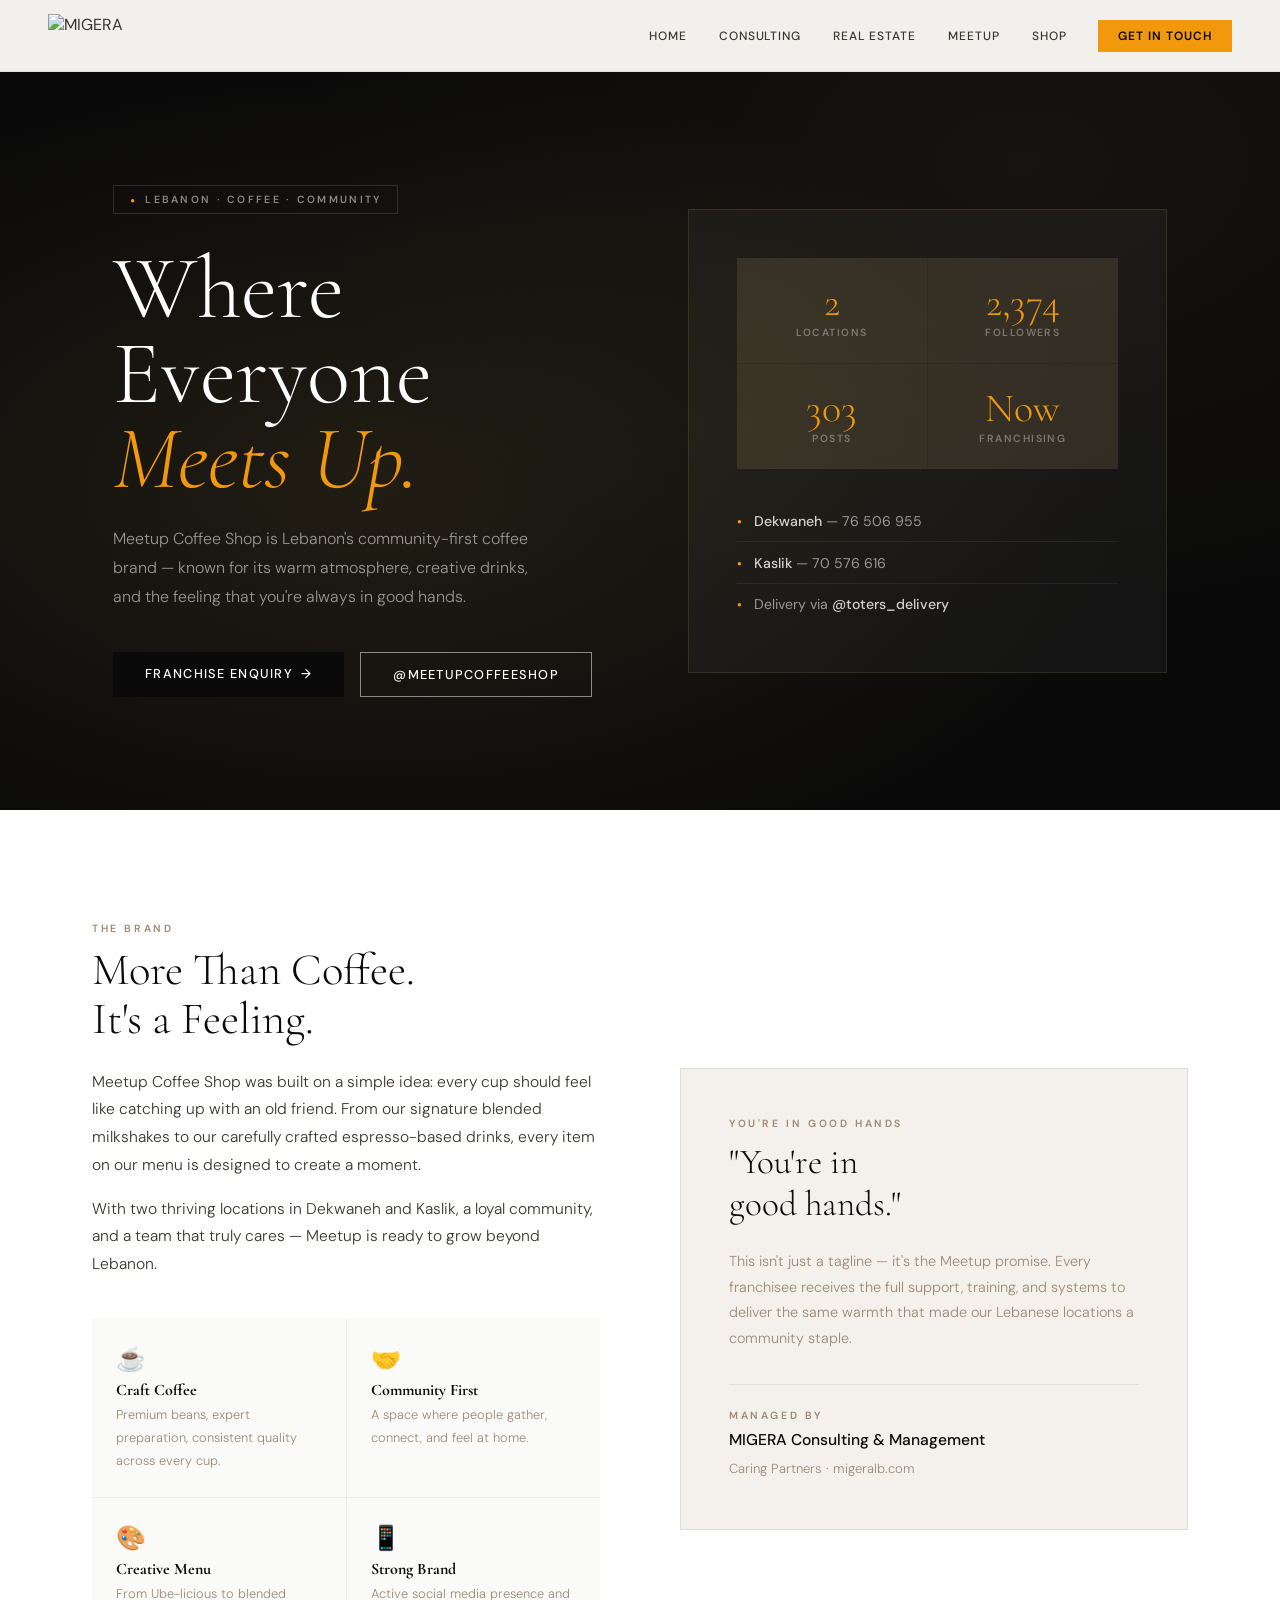
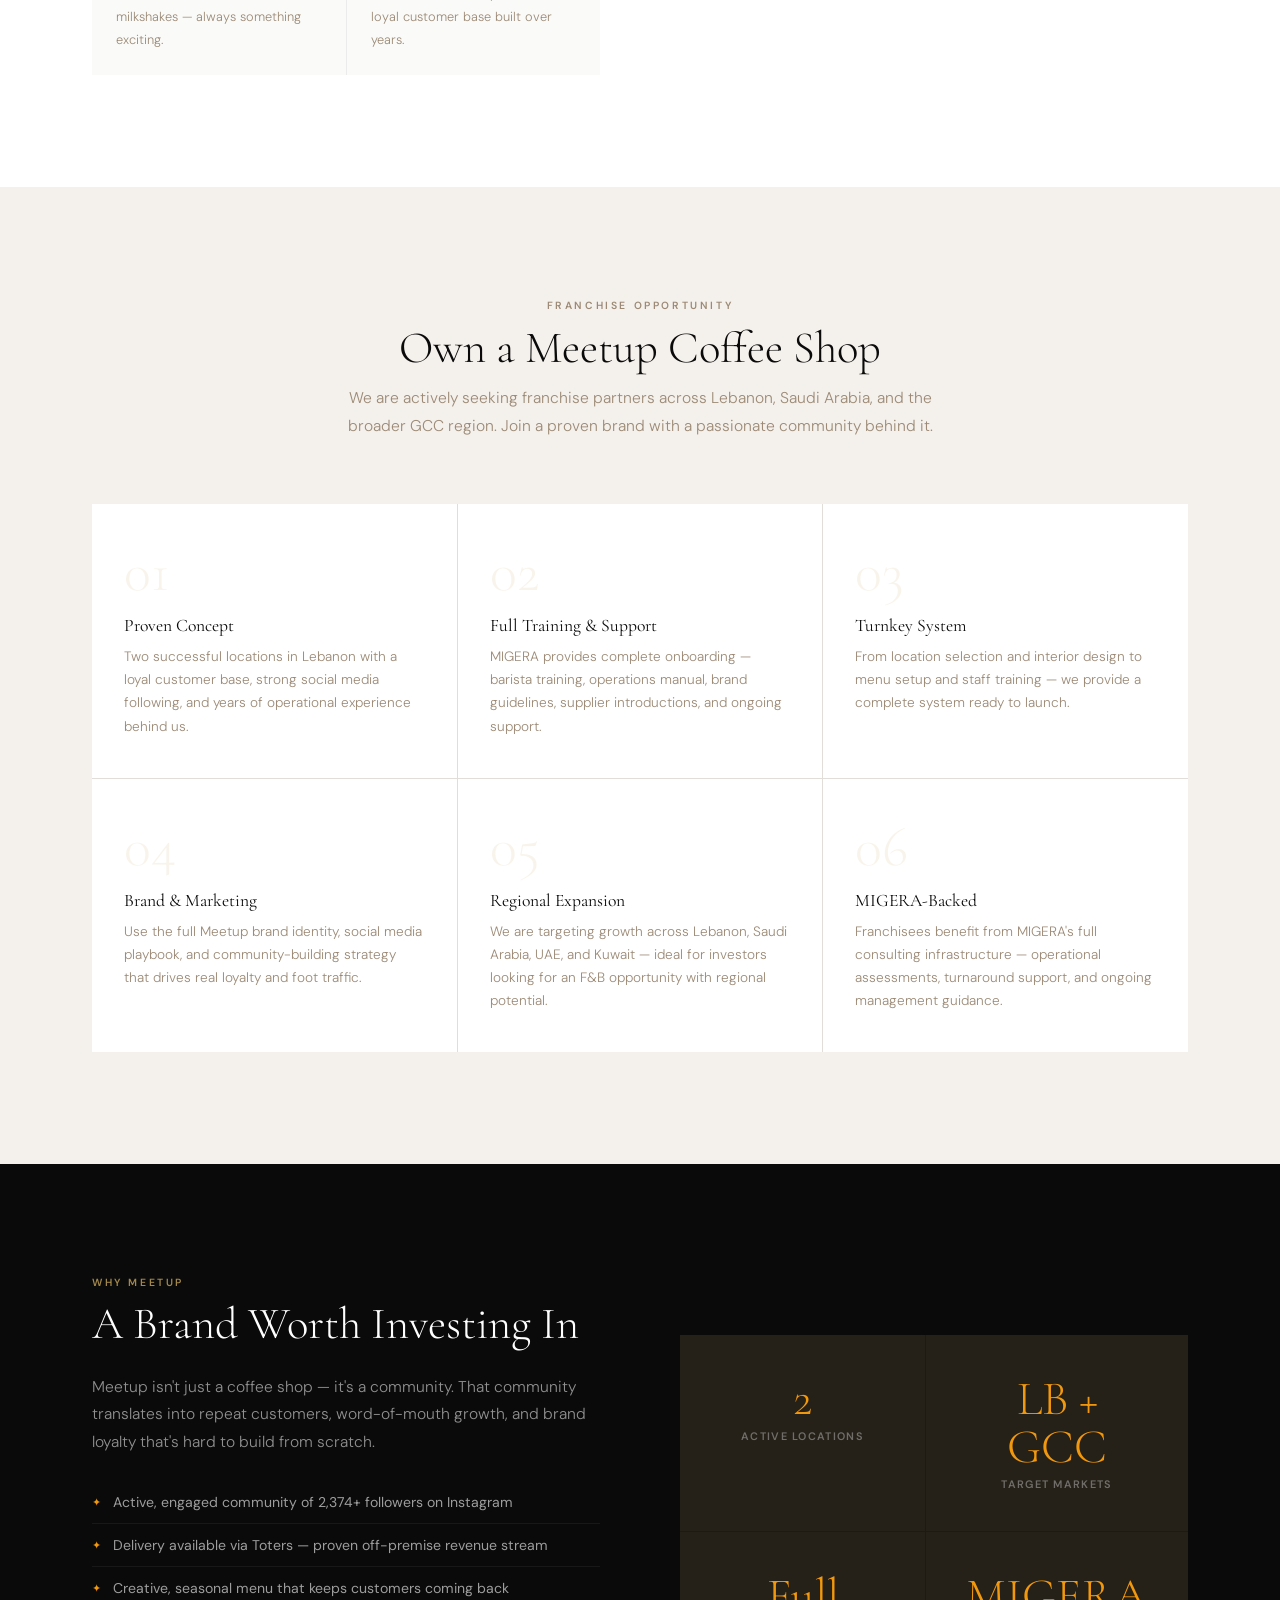
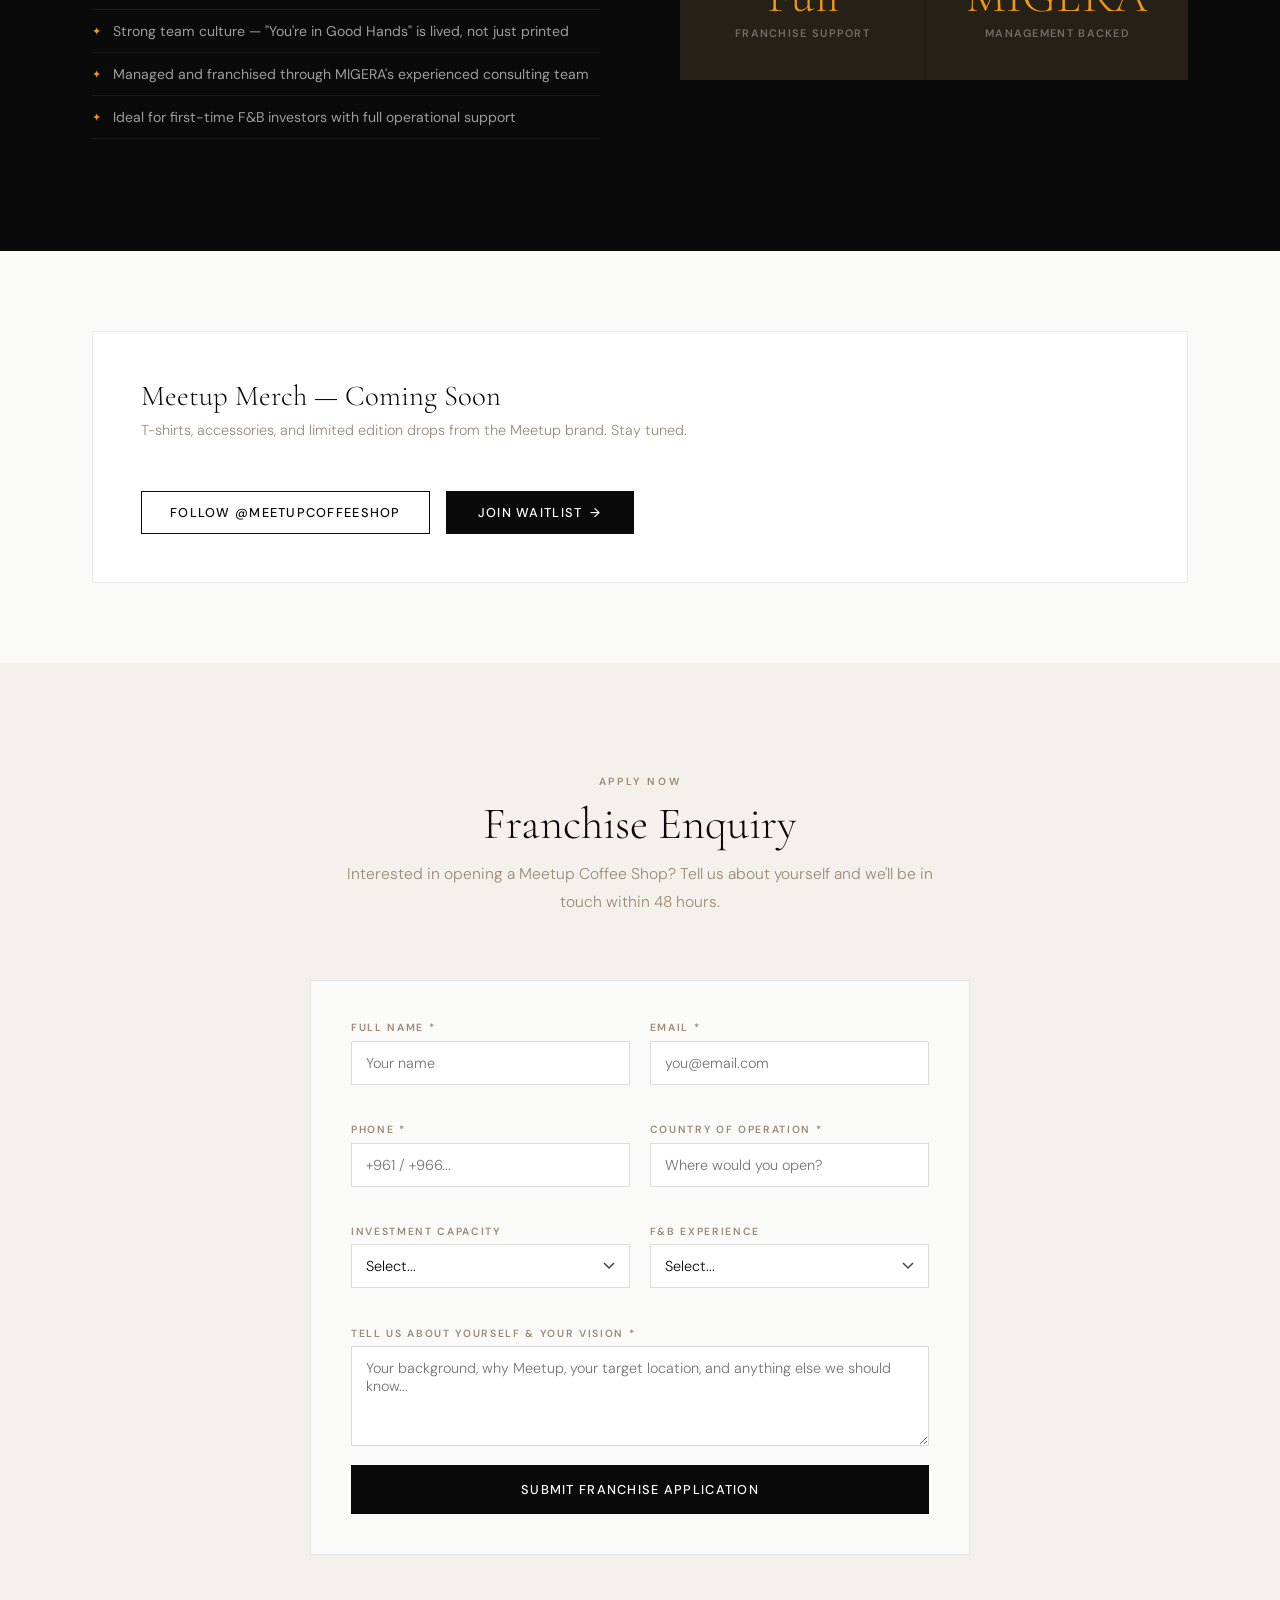
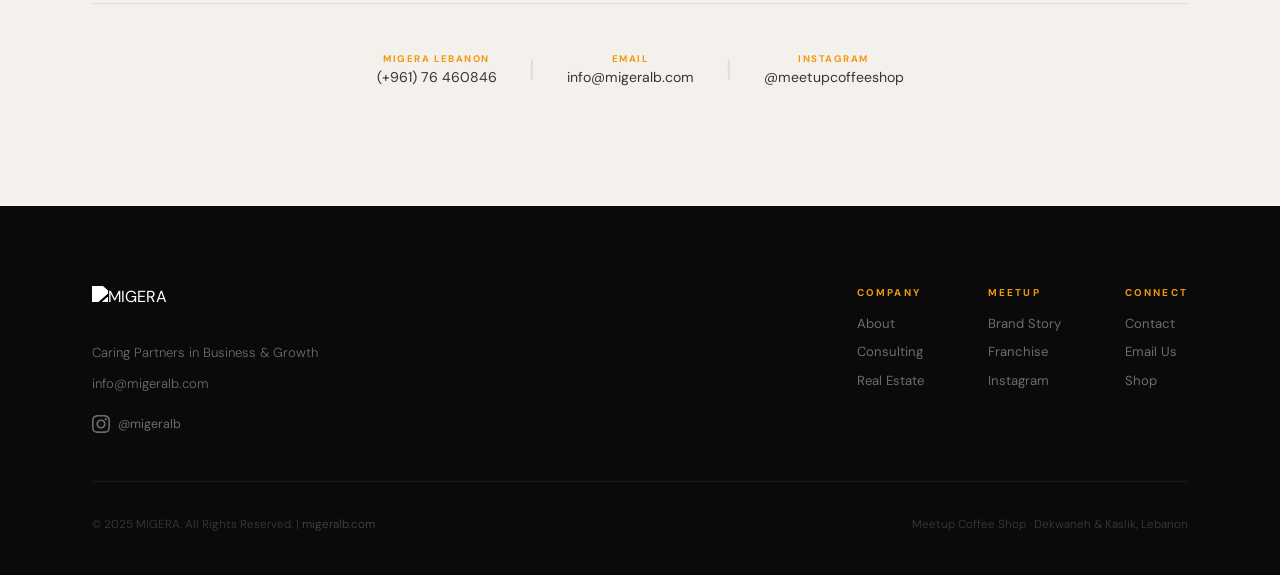
==== commit a7c03d83: "fix logo display" ====
--- a/meetup.html
+++ b/meetup.html
@@ -253,7 +253,7 @@
 <body>
 
   <header class="navbar" id="navbar">
-    <a href="index.html" class="nav-logo"><img src="images/migeralogowhite.png" alt="MIGERA"></a>
+    <a href="index.html" class="nav-logo"><img src="images/migeralogo-clean.png" alt="MIGERA"></a>
     <button class="hamburger" id="hamburger"><span></span><span></span><span></span></button>
     <nav class="nav-menu" id="nav-menu">
       <a href="index.html" class="nav-link">Home</a>
@@ -510,7 +510,7 @@
     <div class="container">
       <div class="footer-top">
         <div class="footer-brand">
-          <img src="images/migeralogowhite.png" alt="MIGERA">
+          <img src="images/migeralogo-clean.png" alt="MIGERA">
           <p>Caring Partners in Business &amp; Growth</p>
           <p class="footer-email"><a href="mailto:info@migeralb.com">info@migeralb.com</a></p>
           <div class="footer-social">
--- a/style.css
+++ b/style.css
@@ -1,28 +1,33 @@
 /* ============================================================
    MIGERA | migeralb.com — v3 Editorial Style
-   Inspired by SkillBridge Arabia clean editorial aesthetic
-   Brand: Cream #FAF8F4, Gold #C9A85C, Charcoal #1C1C1C
-   Fonts: Cormorant Garamond (display) + DM Sans (body)
+   Brand Palette:
+   Orange  #F2980D — primary accent
+   Tan     #9C8A76 — secondary warm tone
+   Black   #000000 — strong contrast
+   White   #FFFFFF — clean backgrounds
    ============================================================ */
 
 :root {
-  --gold: #C9A85C;
-  --gold-light: #dfc07c;
-  --gold-pale: #f5edd8;
-  --charcoal: #1C1C1C;
-  --charcoal-2: #2e2e2e;
-  --cream: #FAF8F4;
-  --cream-2: #F2EDE4;
-  --warm-white: #ffffff;
-  --text: #4a453e;
-  --text-light: #8c8278;
-  --border: rgba(28,28,28,0.1);
-  --border-gold: rgba(201,168,92,0.2);
+  --gold: #F2980D;
+  --gold-light: #f5a830;
+  --gold-pale: #fef3e0;
+  --tan: #9C8A76;
+  --tan-light: #b5a08e;
+  --tan-pale: #f5f0ea;
+  --charcoal: #0a0a0a;
+  --charcoal-2: #1a1a1a;
+  --cream: #FAFAF8;
+  --cream-2: #F4F0EB;
+  --warm-white: #FFFFFF;
+  --text: #3a3530;
+  --text-light: #9C8A76;
+  --border: rgba(0,0,0,0.08);
+  --border-gold: rgba(242,152,13,0.2);
   --font-display: 'Cormorant Garamond', serif;
   --font-body: 'DM Sans', sans-serif;
   --nav-h: 72px;
-  --shadow: 0 4px 24px rgba(28,28,28,0.08);
-  --shadow-lg: 0 16px 48px rgba(28,28,28,0.12);
+  --shadow: 0 4px 24px rgba(0,0,0,0.06);
+  --shadow-lg: 0 16px 48px rgba(0,0,0,0.1);
 }
 
 *, *::before, *::after { box-sizing: border-box; margin: 0; padding: 0; }
@@ -60,7 +65,7 @@
   font-weight: 600;
   letter-spacing: 0.25em;
   text-transform: uppercase;
-  color: var(--gold);
+  color: var(--tan);
   margin-bottom: 0.7rem;
   display: block;
 }
@@ -135,10 +140,10 @@
   align-items: center;
   justify-content: space-between;
   padding: 0 3rem;
-  background: rgba(10,10,10,0.96);
+  background: rgba(250,248,244,0.97);
   backdrop-filter: blur(20px);
   -webkit-backdrop-filter: blur(20px);
-  border-bottom: 1px solid rgba(201,168,92,0.12);
+  border-bottom: 1px solid rgba(28,28,28,0.08);
   z-index: 1000;
   transition: box-shadow 0.3s;
 }
@@ -167,7 +172,7 @@
   font-weight: 500;
   letter-spacing: 0.08em;
   text-transform: uppercase;
-  color: rgba(255,255,255,0.7);
+  color: var(--text);
   position: relative;
   transition: color 0.3s;
   white-space: nowrap;
@@ -182,7 +187,7 @@
   transition: transform 0.3s;
   transform-origin: left;
 }
-.nav-link:hover, .nav-link.active { color: #fff; }
+.nav-link:hover, .nav-link.active { color: var(--charcoal); }
 .nav-link:hover::after, .nav-link.active::after { transform: scaleX(1); }
 
 .btn-nav {
@@ -211,7 +216,7 @@
   display: block;
   width: 22px;
   height: 1.5px;
-  background: rgba(255,255,255,0.8);
+  background: var(--charcoal);
   transition: all 0.3s;
 }
 .hamburger.open span:nth-child(1) { transform: translateY(6.5px) rotate(45deg); }
@@ -342,7 +347,7 @@
 .stat-box { background: var(--cream); padding: 2.5rem; text-align: center; }
 .stat-box.gold-bg { background: var(--charcoal); }
 .stat-n { font-family: var(--font-display); font-size: 3rem; font-weight: 300; color: var(--gold); line-height: 1; }
-.stat-l { font-size: 0.68rem; font-weight: 500; letter-spacing: 0.1em; text-transform: uppercase; color: var(--text-light); margin-top: 6px; }
+.stat-l { font-size: 0.68rem; font-weight: 500; letter-spacing: 0.1em; text-transform: uppercase; color: var(--tan); margin-top: 6px; }
 .stat-box.gold-bg .stat-l { color: rgba(255,255,255,0.4); }
 
 /* ── PILLARS / SERVICES PREVIEW ── */
@@ -644,6 +649,37 @@
 .footer-bottom a { color: rgba(255,255,255,0.25); transition: color 0.3s; }
 .footer-bottom a:hover { color: var(--gold); }
 
+/* ── TICKER BAR ── */
+.ticker-wrap {
+  overflow: hidden;
+  background: var(--charcoal);
+  padding: 13px 0;
+  white-space: nowrap;
+  border-top: 1px solid rgba(242,152,13,0.15);
+}
+.ticker {
+  display: inline-flex;
+  animation: ticker 30s linear infinite;
+}
+.ticker:hover { animation-play-state: paused; }
+.ticker span {
+  font-size: 0.7rem;
+  font-weight: 600;
+  letter-spacing: 0.18em;
+  text-transform: uppercase;
+  color: rgba(255,255,255,0.7);
+  padding: 0 1.8rem;
+}
+.ticker .sep {
+  color: var(--gold);
+  opacity: 0.7;
+  padding: 0 0.2rem;
+}
+@keyframes ticker {
+  from { transform: translateX(0); }
+  to { transform: translateX(-50%); }
+}
+
 /* ── REVEAL ANIMATION ── */
 .reveal { opacity: 0; transform: translateY(24px); transition: opacity 0.7s ease, transform 0.7s ease; }
 .reveal.visible { opacity: 1; transform: translateY(0); }
@@ -669,7 +705,7 @@
   .nav-menu {
     position: fixed;
     top: var(--nav-h); left: 0; right: 0;
-    background: rgba(10,10,10,0.98);
+    background: rgba(250,248,244,0.99);
     flex-direction: column;
     align-items: center;
     padding: 2rem 1.5rem;
@@ -680,7 +716,7 @@
     z-index: 999;
   }
   .nav-menu.open { transform: translateY(0); }
-  .nav-link { color: rgba(255,255,255,0.75); font-size: 0.85rem; }
+  .nav-link { color: var(--text); font-size: 0.85rem; }
   .btn-nav { width: 100%; text-align: center; }
 
   .section { padding: 4.5rem 0; }
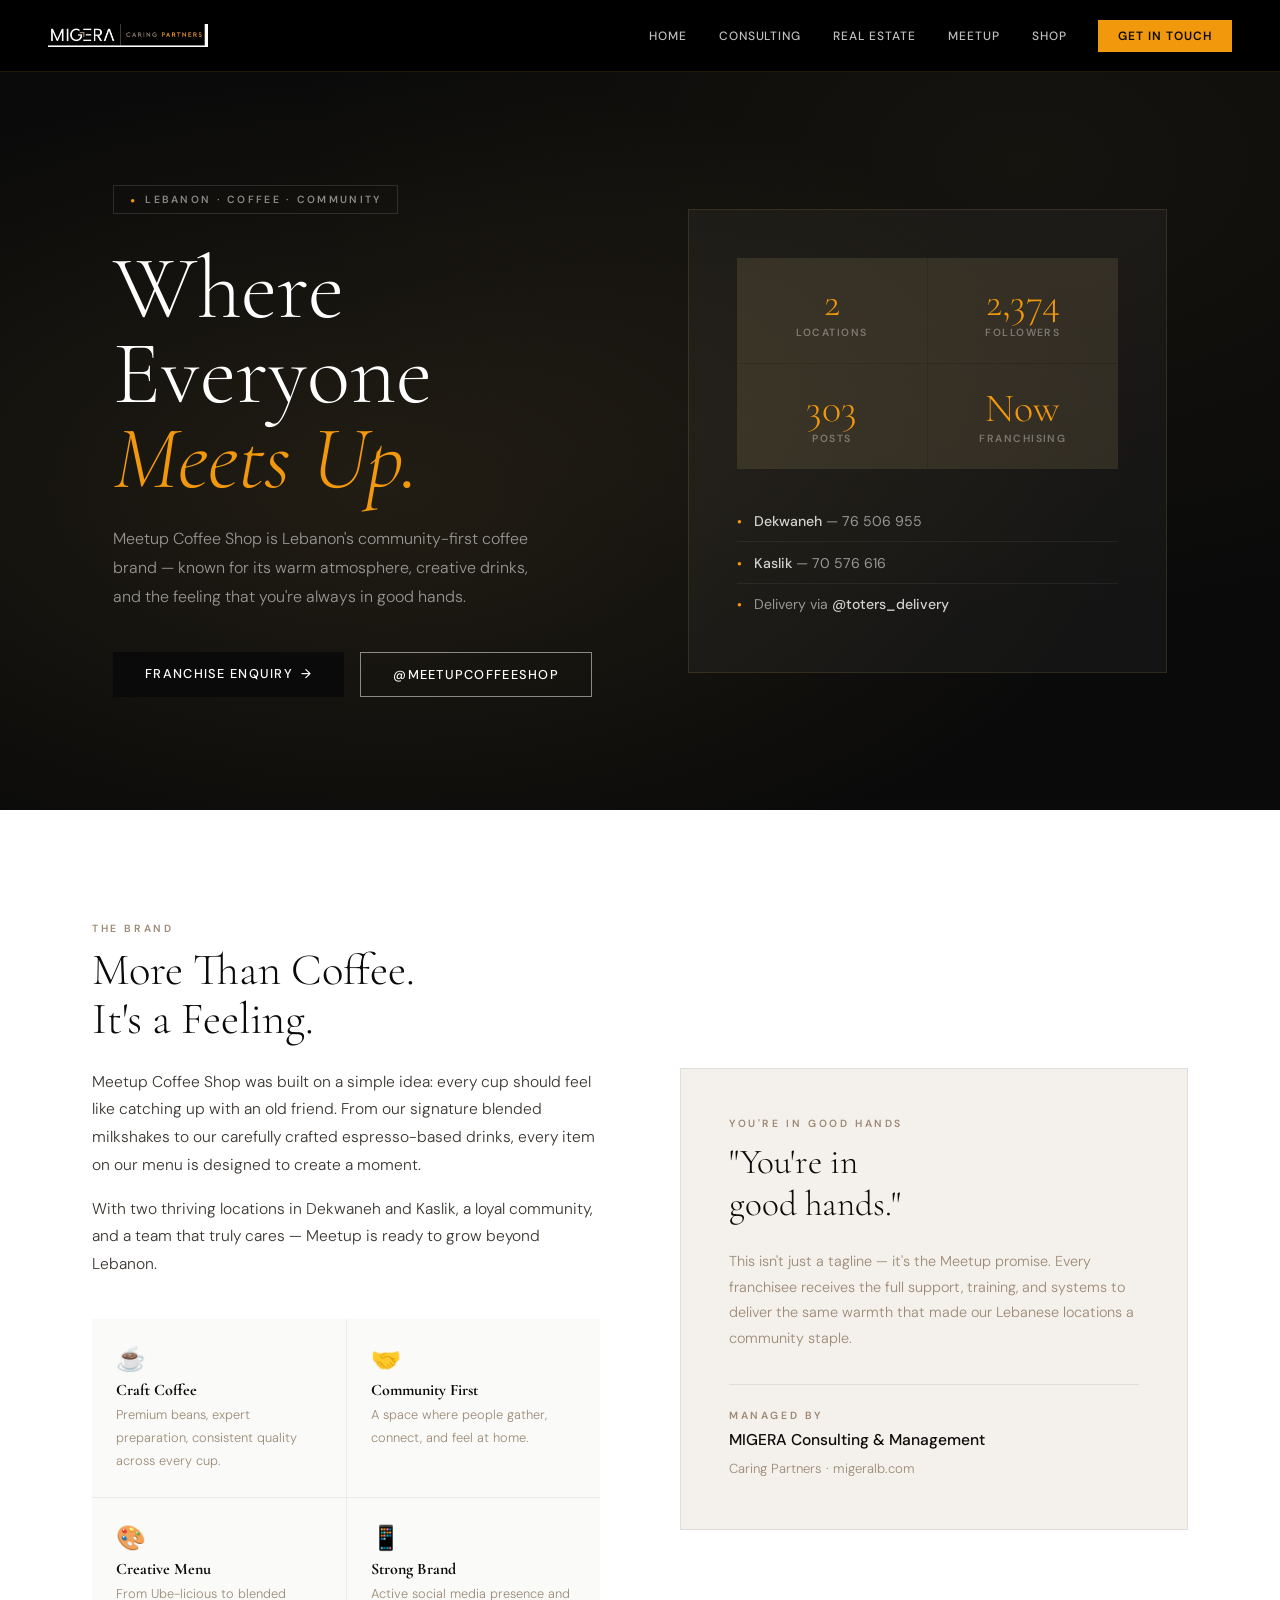
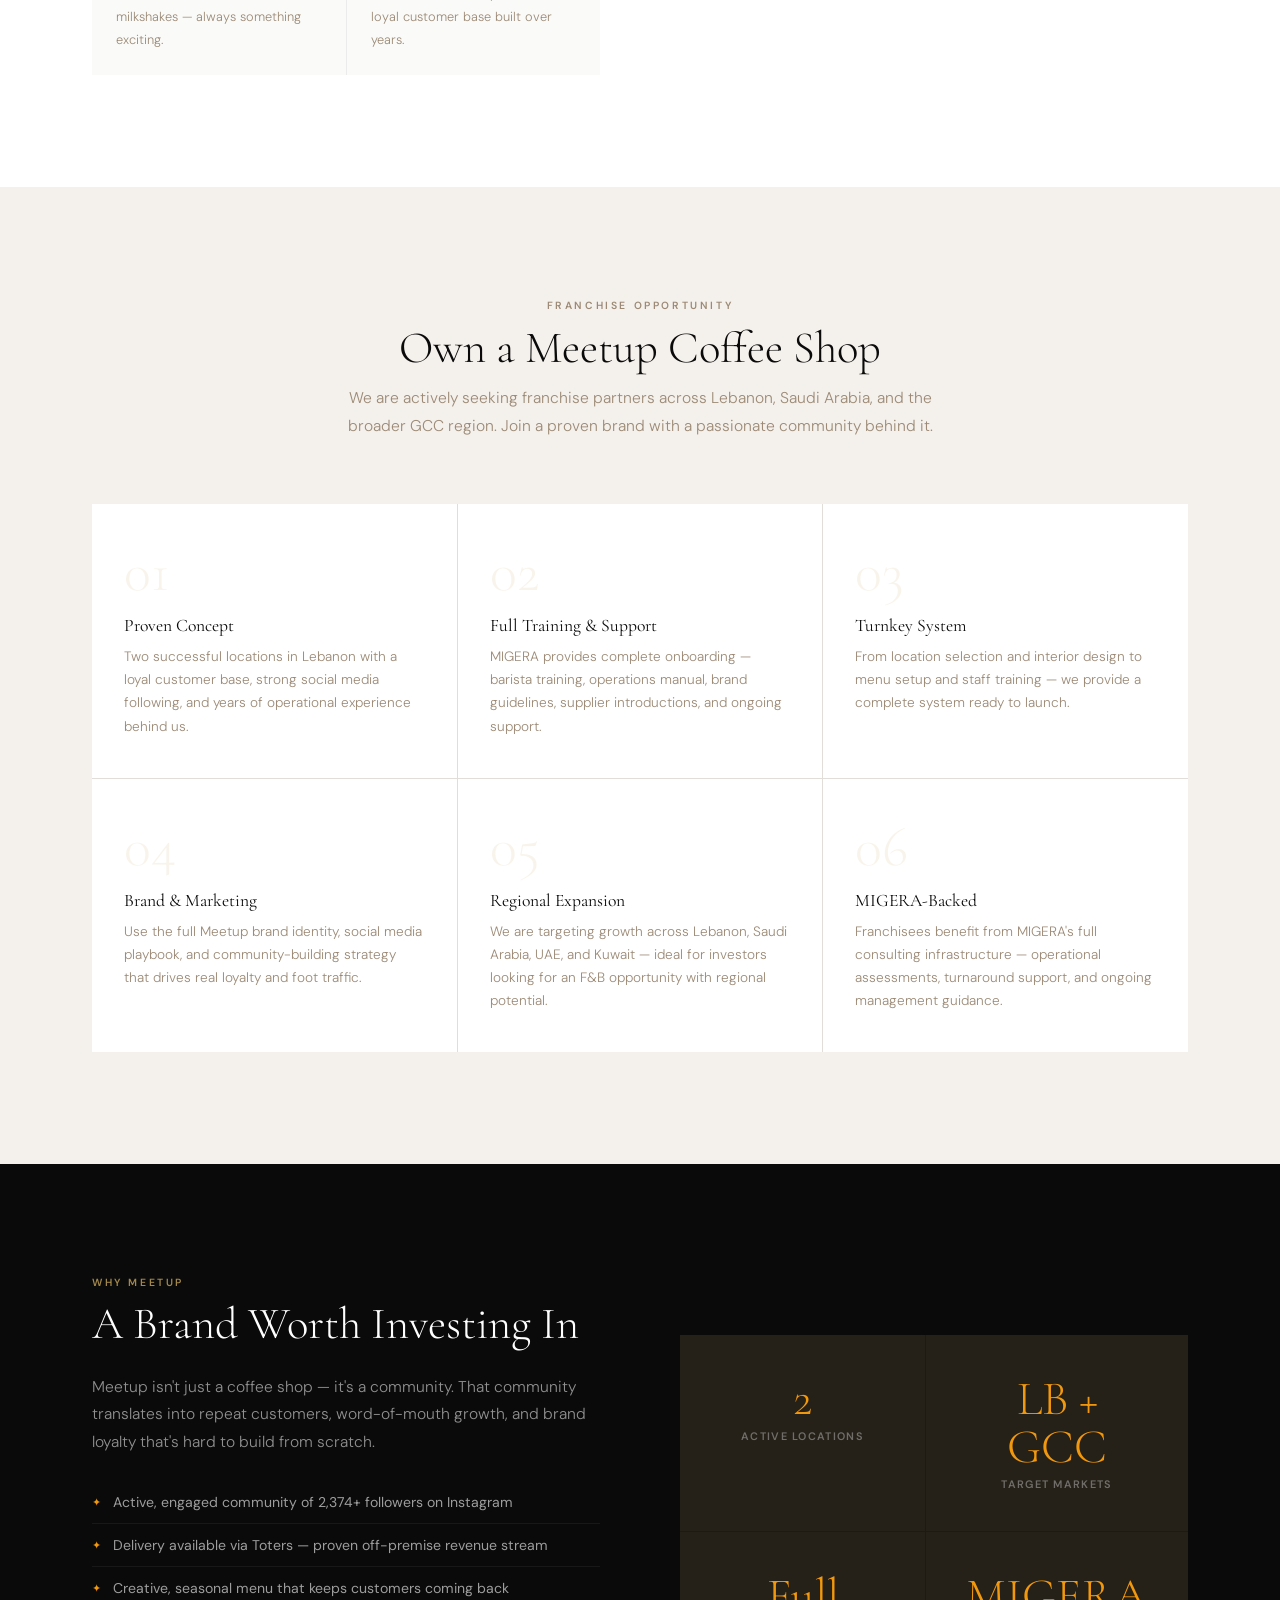
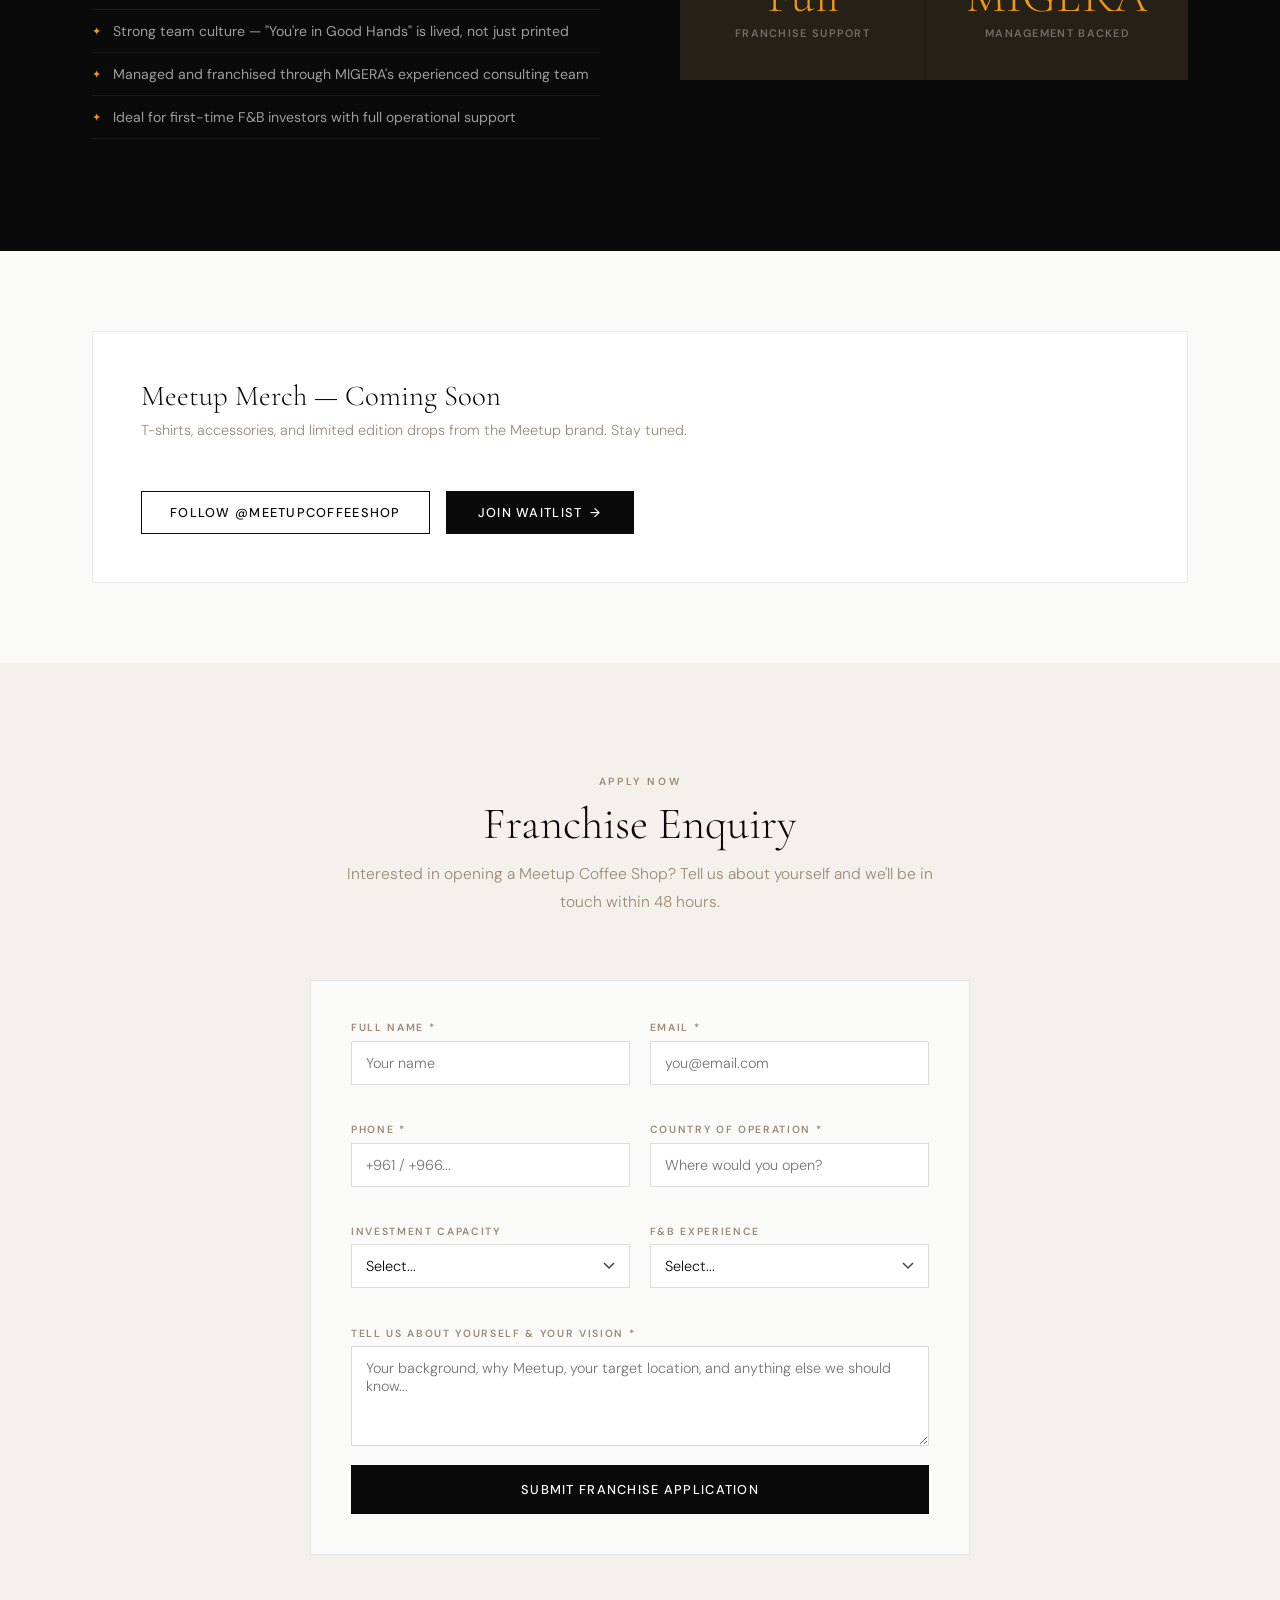
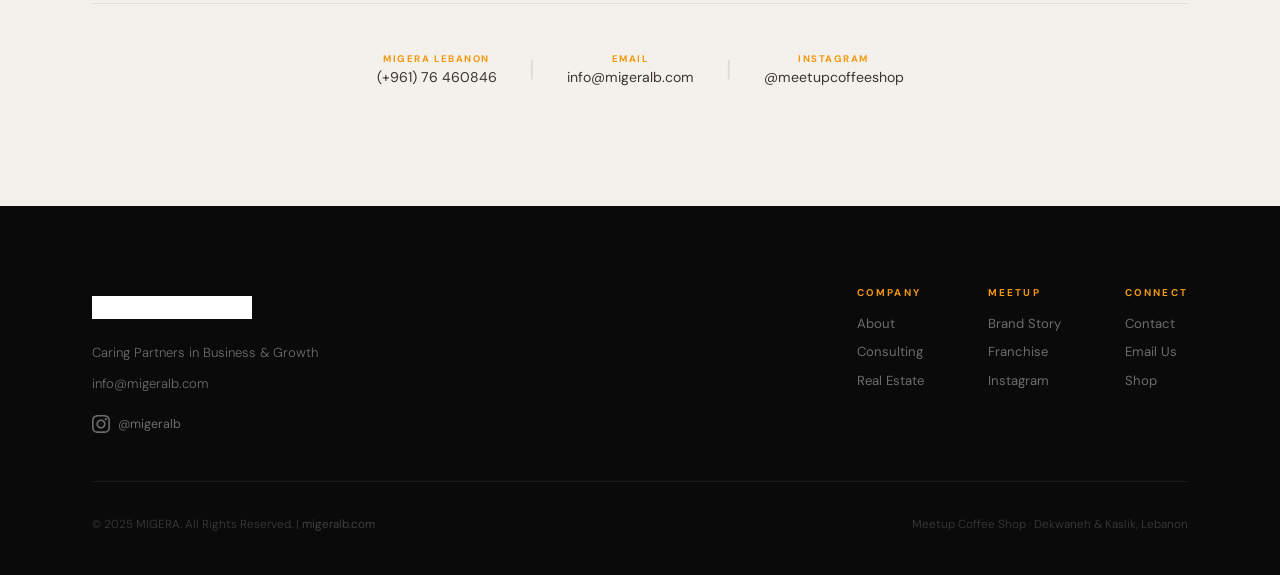
==== commit 0765936c: "fix navbar dark logo mobile" ====
--- a/meetup.html
+++ b/meetup.html
@@ -253,7 +253,7 @@
 <body>
 
   <header class="navbar" id="navbar">
-    <a href="index.html" class="nav-logo"><img src="images/migeralogo-clean.png" alt="MIGERA"></a>
+    <a href="index.html" class="nav-logo"><img src="images/migeralogowhite.png" alt="MIGERA"></a>
     <button class="hamburger" id="hamburger"><span></span><span></span><span></span></button>
     <nav class="nav-menu" id="nav-menu">
       <a href="index.html" class="nav-link">Home</a>
@@ -510,7 +510,7 @@
     <div class="container">
       <div class="footer-top">
         <div class="footer-brand">
-          <img src="images/migeralogo-clean.png" alt="MIGERA">
+          <img src="images/migeralogowhite.png" alt="MIGERA">
           <p>Caring Partners in Business &amp; Growth</p>
           <p class="footer-email"><a href="mailto:info@migeralb.com">info@migeralb.com</a></p>
           <div class="footer-social">
--- a/style.css
+++ b/style.css
@@ -140,27 +140,26 @@
   align-items: center;
   justify-content: space-between;
   padding: 0 3rem;
-  background: rgba(250,248,244,0.97);
+  background: #000000;
   backdrop-filter: blur(20px);
   -webkit-backdrop-filter: blur(20px);
-  border-bottom: 1px solid rgba(28,28,28,0.08);
+  border-bottom: 1px solid rgba(242,152,13,0.15);
   z-index: 1000;
   transition: box-shadow 0.3s;
 }
-.navbar.scrolled { box-shadow: 0 2px 20px rgba(0,0,0,0.3); }
-
-/* LOGO FIX — works on all devices */
+.navbar.scrolled { box-shadow: 0 2px 20px rgba(0,0,0,0.4); }
+
+/* LOGO — works on ALL devices and ALL pages */
 .nav-logo {
   display: flex;
   align-items: center;
   text-decoration: none;
   flex-shrink: 0;
-  max-width: 200px;
 }
 .nav-logo img {
-  height: 44px;
+  height: 40px;
   width: auto;
-  max-width: 180px;
+  max-width: 160px;
   display: block;
   object-fit: contain;
   flex-shrink: 0;
@@ -172,7 +171,7 @@
   font-weight: 500;
   letter-spacing: 0.08em;
   text-transform: uppercase;
-  color: var(--text);
+  color: rgba(255,255,255,0.75);
   position: relative;
   transition: color 0.3s;
   white-space: nowrap;
@@ -187,7 +186,7 @@
   transition: transform 0.3s;
   transform-origin: left;
 }
-.nav-link:hover, .nav-link.active { color: var(--charcoal); }
+.nav-link:hover, .nav-link.active { color: #ffffff; }
 .nav-link:hover::after, .nav-link.active::after { transform: scaleX(1); }
 
 .btn-nav {
@@ -216,7 +215,7 @@
   display: block;
   width: 22px;
   height: 1.5px;
-  background: var(--charcoal);
+  background: rgba(255,255,255,0.85);
   transition: all 0.3s;
 }
 .hamburger.open span:nth-child(1) { transform: translateY(6.5px) rotate(45deg); }
@@ -705,18 +704,18 @@
   .nav-menu {
     position: fixed;
     top: var(--nav-h); left: 0; right: 0;
-    background: rgba(250,248,244,0.99);
+    background: rgba(0,0,0,0.98);
     flex-direction: column;
     align-items: center;
     padding: 2rem 1.5rem;
     gap: 1.5rem;
     transform: translateY(-110%);
     transition: transform 0.4s cubic-bezier(0.4,0,0.2,1);
-    border-bottom: 1px solid rgba(201,168,92,0.15);
+    border-bottom: 1px solid rgba(242,152,13,0.15);
     z-index: 999;
   }
   .nav-menu.open { transform: translateY(0); }
-  .nav-link { color: var(--text); font-size: 0.85rem; }
+  .nav-link { color: rgba(255,255,255,0.75); font-size: 0.85rem; }
   .btn-nav { width: 100%; text-align: center; }
 
   .section { padding: 4.5rem 0; }
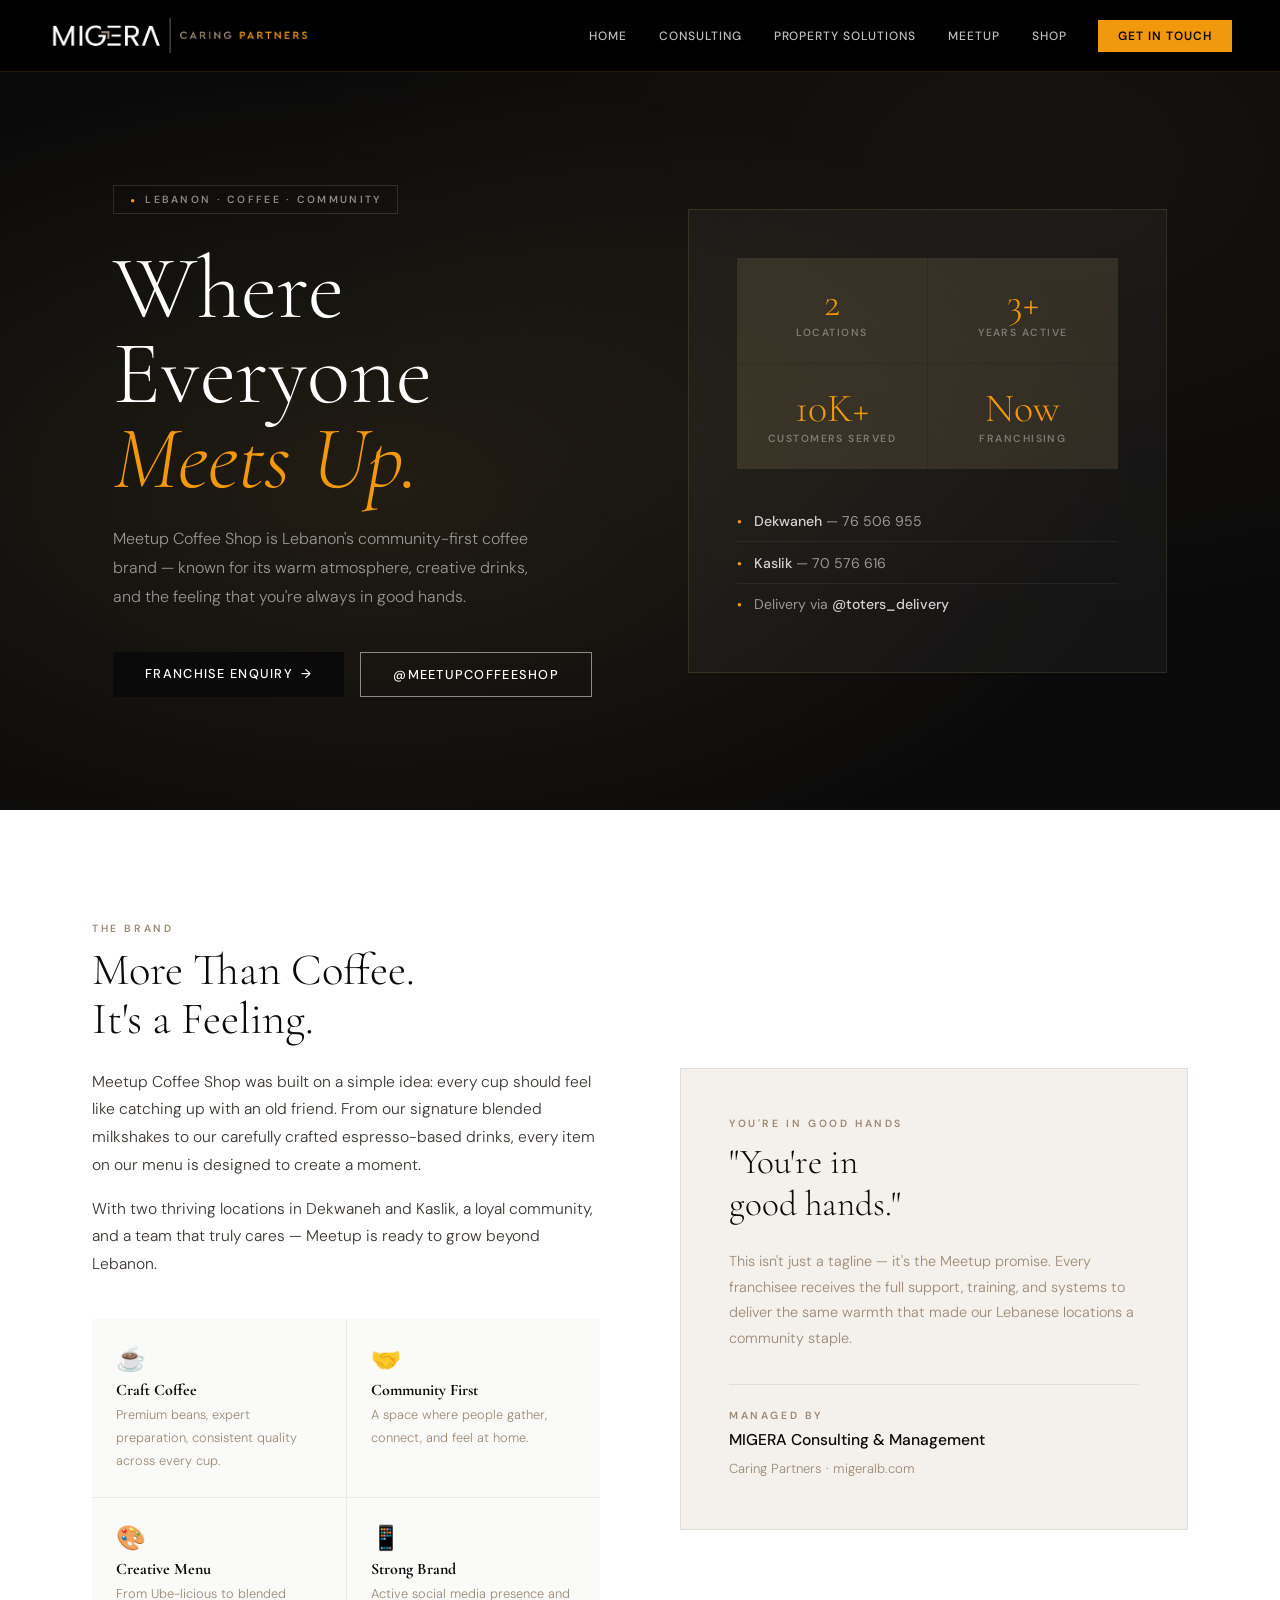
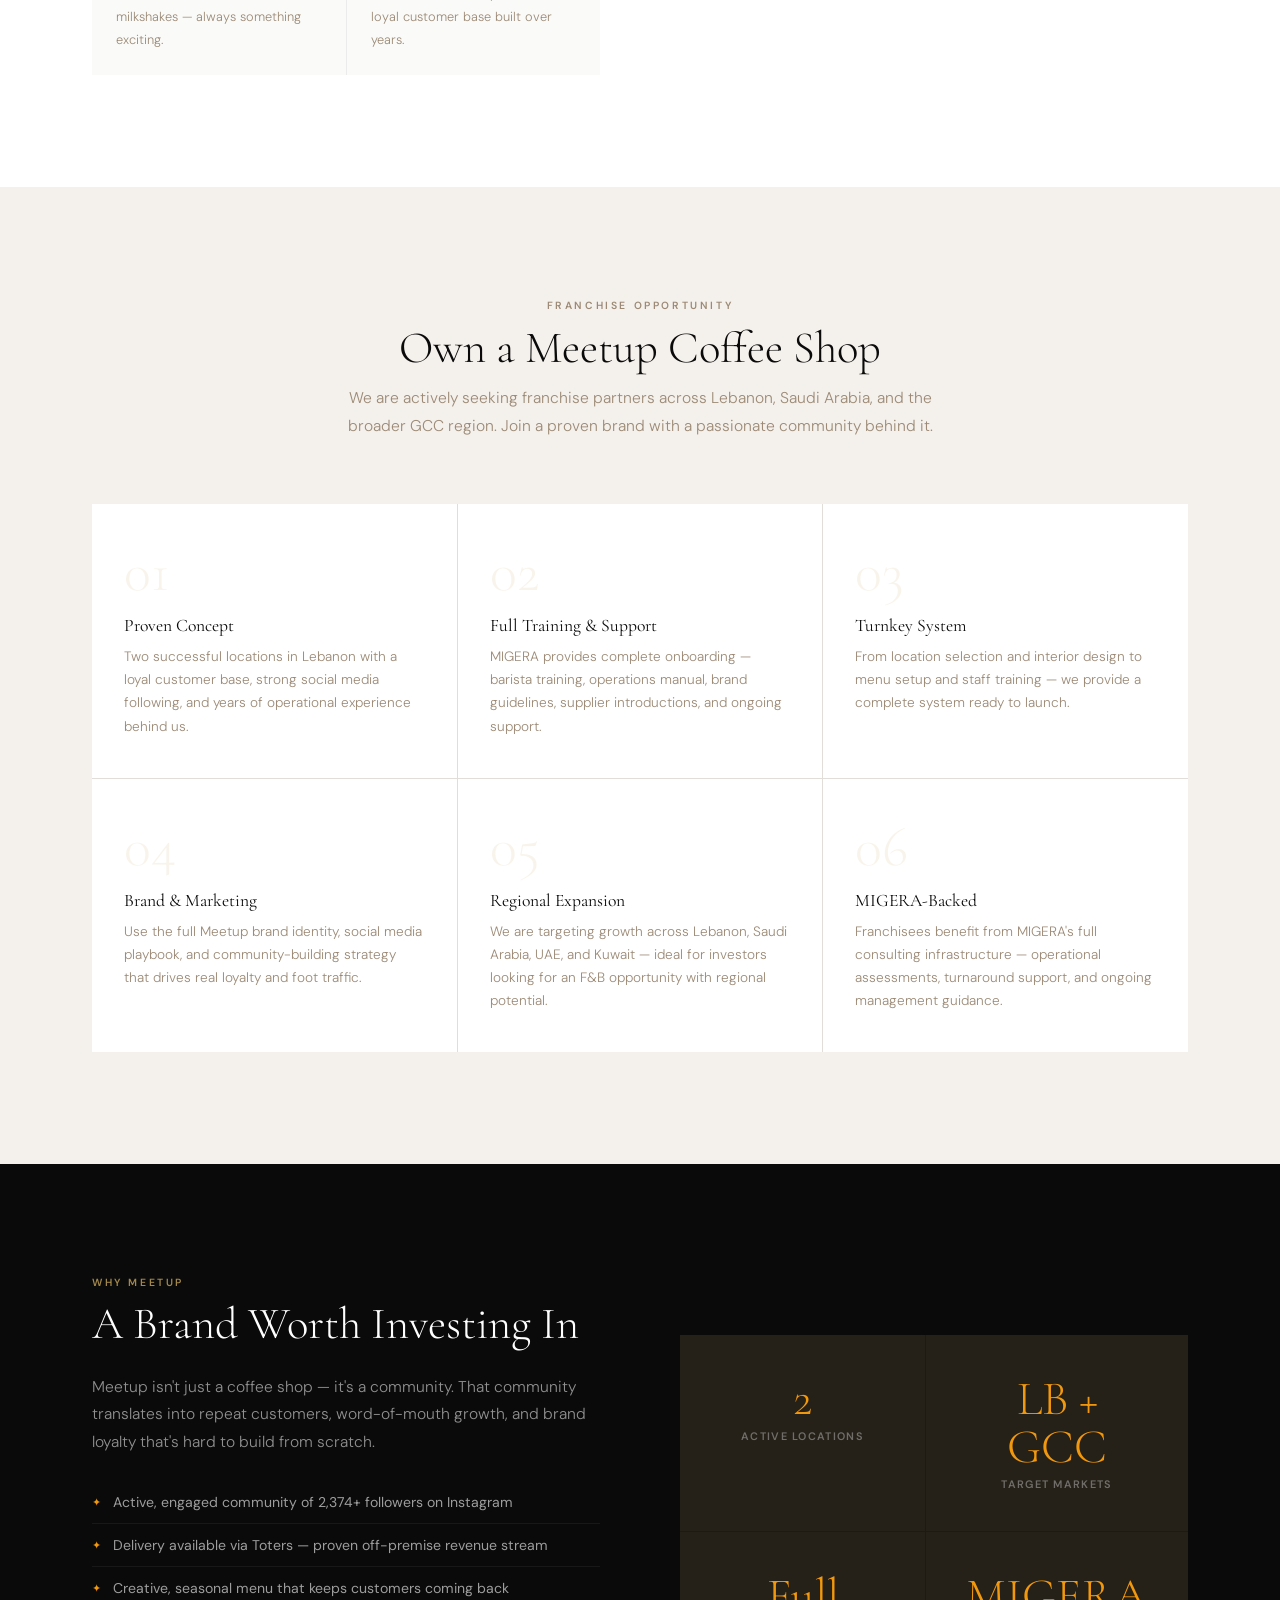
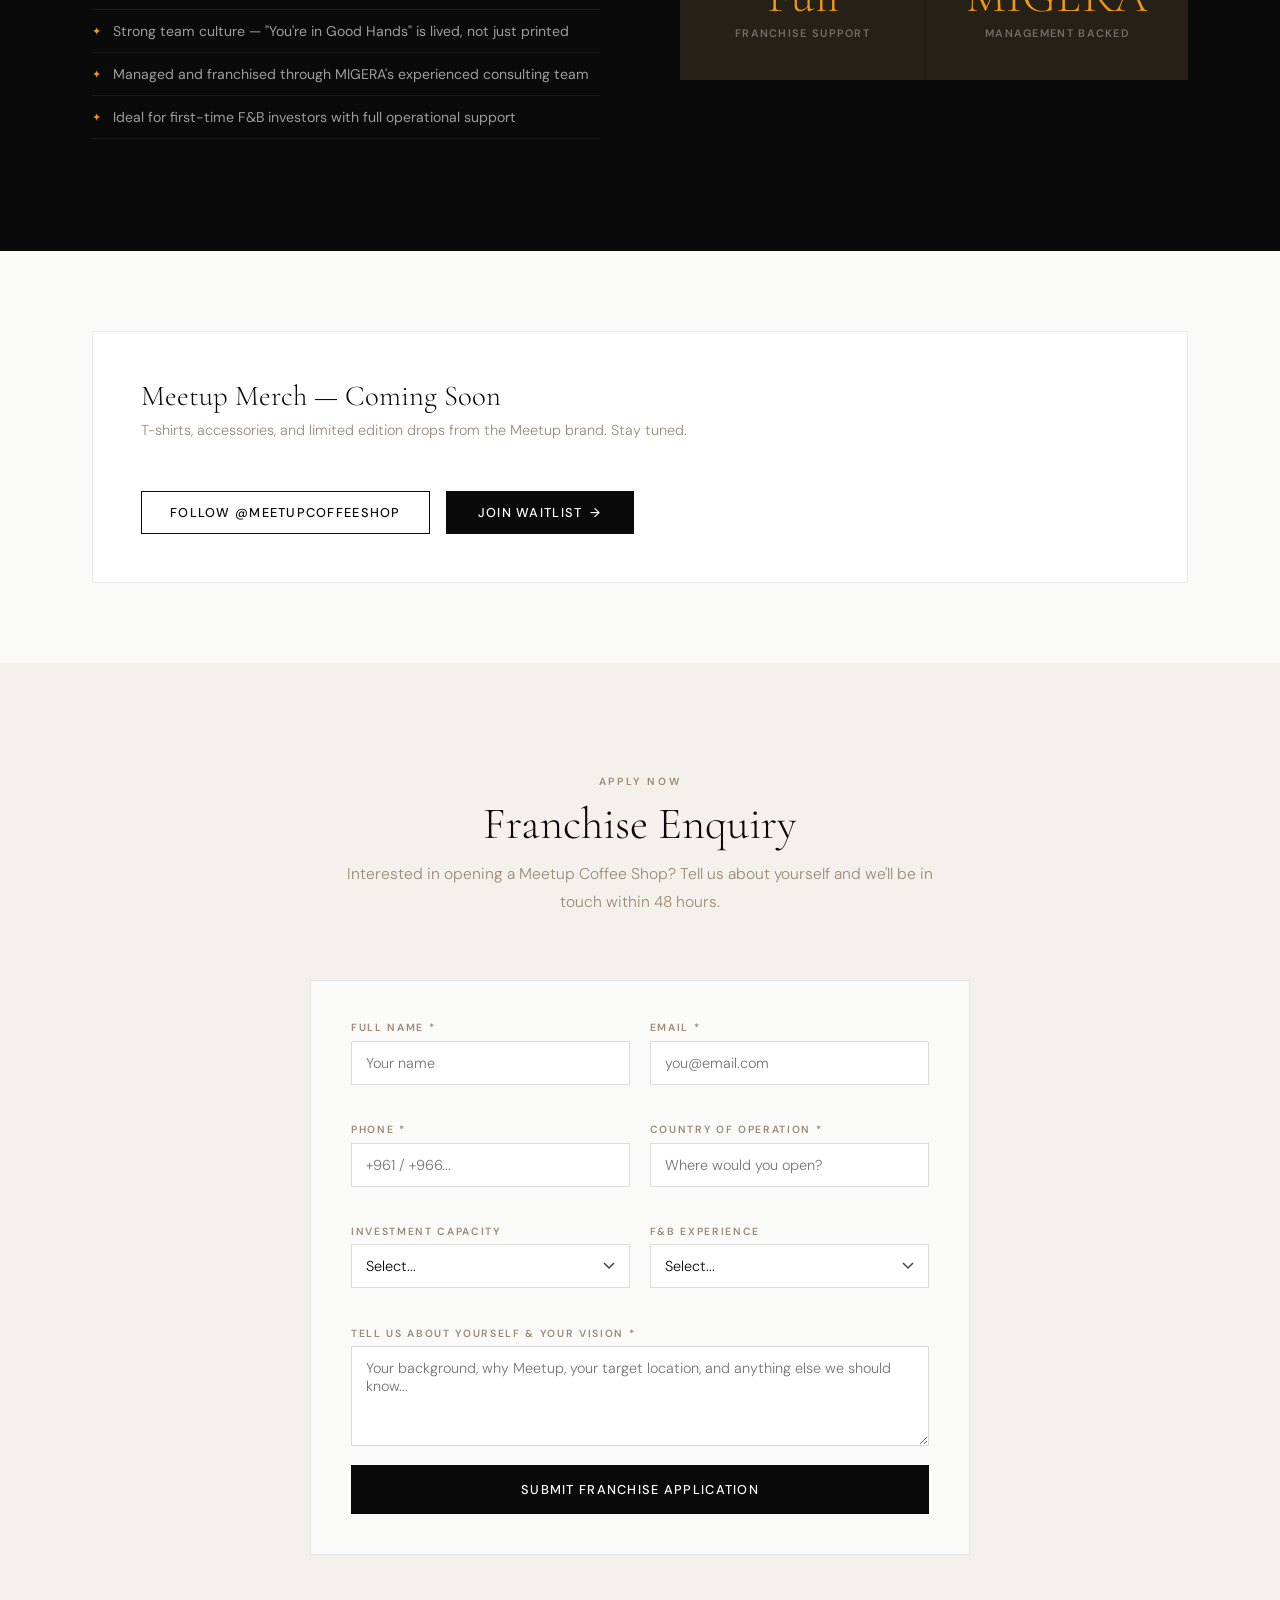
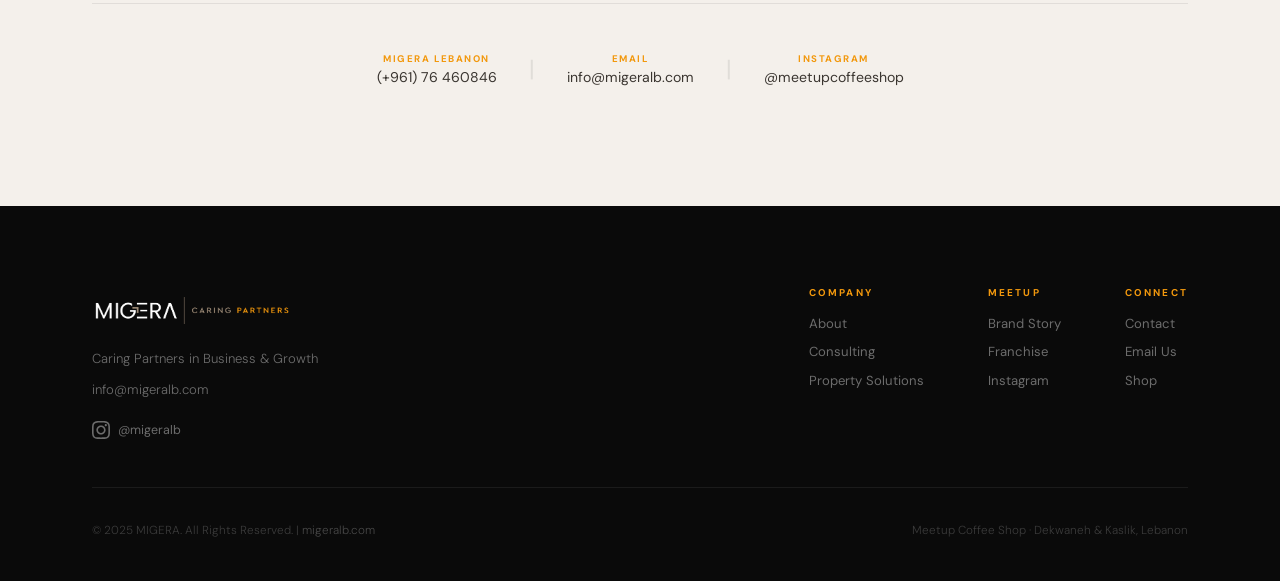
==== commit e9622716: "property solutions redesign meetup stats update" ====
--- a/meetup.html
+++ b/meetup.html
@@ -258,7 +258,7 @@
     <nav class="nav-menu" id="nav-menu">
       <a href="index.html" class="nav-link">Home</a>
       <a href="services.html" class="nav-link">Consulting</a>
-      <a href="realestate.html" class="nav-link">Real Estate</a>
+      <a href="realestate.html" class="nav-link">Property Solutions</a>
       <a href="meetup.html" class="nav-link active">Meetup</a>
       <a href="shop.html" class="nav-link">Shop</a>
       <a href="index.html#contact" class="nav-link btn-nav">Get In Touch</a>
@@ -286,12 +286,12 @@
                 <div class="meetup-stat-l">Locations</div>
               </div>
               <div class="meetup-stat">
-                <div class="meetup-stat-n">2,374</div>
-                <div class="meetup-stat-l">Followers</div>
+                <div class="meetup-stat-n">3+</div>
+                <div class="meetup-stat-l">Years Active</div>
               </div>
               <div class="meetup-stat">
-                <div class="meetup-stat-n">303</div>
-                <div class="meetup-stat-l">Posts</div>
+                <div class="meetup-stat-n">10K+</div>
+                <div class="meetup-stat-l">Customers Served</div>
               </div>
               <div class="meetup-stat">
                 <div class="meetup-stat-n">Now</div>
@@ -521,7 +521,7 @@
           </div>
         </div>
         <div class="footer-nav">
-          <div class="fn-col"><div class="fn-head">Company</div><a href="index.html#about">About</a><a href="services.html">Consulting</a><a href="realestate.html">Real Estate</a></div>
+          <div class="fn-col"><div class="fn-head">Company</div><a href="index.html#about">About</a><a href="services.html">Consulting</a><a href="realestate.html">Property Solutions</a></div>
           <div class="fn-col"><div class="fn-head">Meetup</div><a href="meetup.html">Brand Story</a><a href="#franchise">Franchise</a><a href="https://www.instagram.com/meetupcoffeeshop" target="_blank">Instagram</a></div>
           <div class="fn-col"><div class="fn-head">Connect</div><a href="index.html#contact">Contact</a><a href="mailto:info@migeralb.com">Email Us</a><a href="shop.html">Shop</a></div>
         </div>
--- a/style.css
+++ b/style.css
@@ -155,14 +155,18 @@
   align-items: center;
   text-decoration: none;
   flex-shrink: 0;
+  overflow: hidden;
+  max-width: 55%;
 }
 .nav-logo img {
-  height: 40px;
+  height: 36px;
   width: auto;
-  max-width: 160px;
+  max-width: 100%;
   display: block;
   object-fit: contain;
+  object-position: left center;
   flex-shrink: 0;
+  mix-blend-mode: screen;
 }
 
 .nav-menu { display: flex; align-items: center; gap: 2rem; }
@@ -253,18 +257,9 @@
   z-index: 2;
   text-align: center;
   max-width: 780px;
-  padding: 0 2rem 4rem;
-}
-.eyebrow {
-  font-size: 0.7rem;
-  font-weight: 600;
-  letter-spacing: 0.3em;
-  text-transform: uppercase;
-  color: var(--gold);
-  margin-bottom: 1.5rem;
-  opacity: 0;
-  animation: fadeUp 0.8s 0.3s forwards;
-}
+  padding: 3rem 2rem 4rem;
+}
+.eyebrow { display: none; }
 .hero-content h1 {
   color: var(--warm-white);
   opacity: 0;
@@ -611,14 +606,12 @@
 }
 /* FOOTER LOGO FIX */
 .footer-brand img {
-  height: 42px;
+  height: 48px;
   width: auto;
-  max-width: 160px;
+  max-width: 200px;
   display: block;
   margin-bottom: 0.8rem;
   object-fit: contain;
-  /* Force white on dark background */
-  filter: brightness(0) invert(1);
 }
 .footer-brand p { font-size: 0.82rem; color: rgba(255,255,255,0.4); }
 .footer-email { margin-top: 0.5rem; }
@@ -697,9 +690,17 @@
 }
 
 @media (max-width: 768px) {
-  :root { --nav-h: 64px; }
-  .navbar { padding: 0 1.2rem; }
-  .nav-logo img { height: 36px; max-width: 140px; }
+  :root { --nav-h: 56px; }
+  .navbar { 
+    padding: 0 1rem; 
+    flex-wrap: nowrap;
+    height: var(--nav-h);
+    align-items: flex-end;
+    padding-bottom: 8px;
+  }
+  .nav-logo { max-width: 70%; flex-shrink: 1; }
+  .nav-logo img { height: 22px; width: auto; max-width: 100%; }
+  .hamburger { flex-shrink: 0; margin-left: auto; margin-bottom: 4px; }
   .hamburger { display: flex; }
   .nav-menu {
     position: fixed;
@@ -723,6 +724,7 @@
   h2 { font-size: 1.75rem; }
 
   .hero-btns { flex-direction: column; align-items: center; }
+  .eyebrow { display: none; }
   .form-row { grid-template-columns: 1fr; margin-bottom: 0; }
   .form-tabs { max-width: 100%; }
 
@@ -745,6 +747,6 @@
 }
 
 @media (max-width: 420px) {
-  .nav-logo img { height: 30px; max-width: 120px; }
+  .nav-logo img { height: 18px; }
   .hero-cards { display: none; }
 }
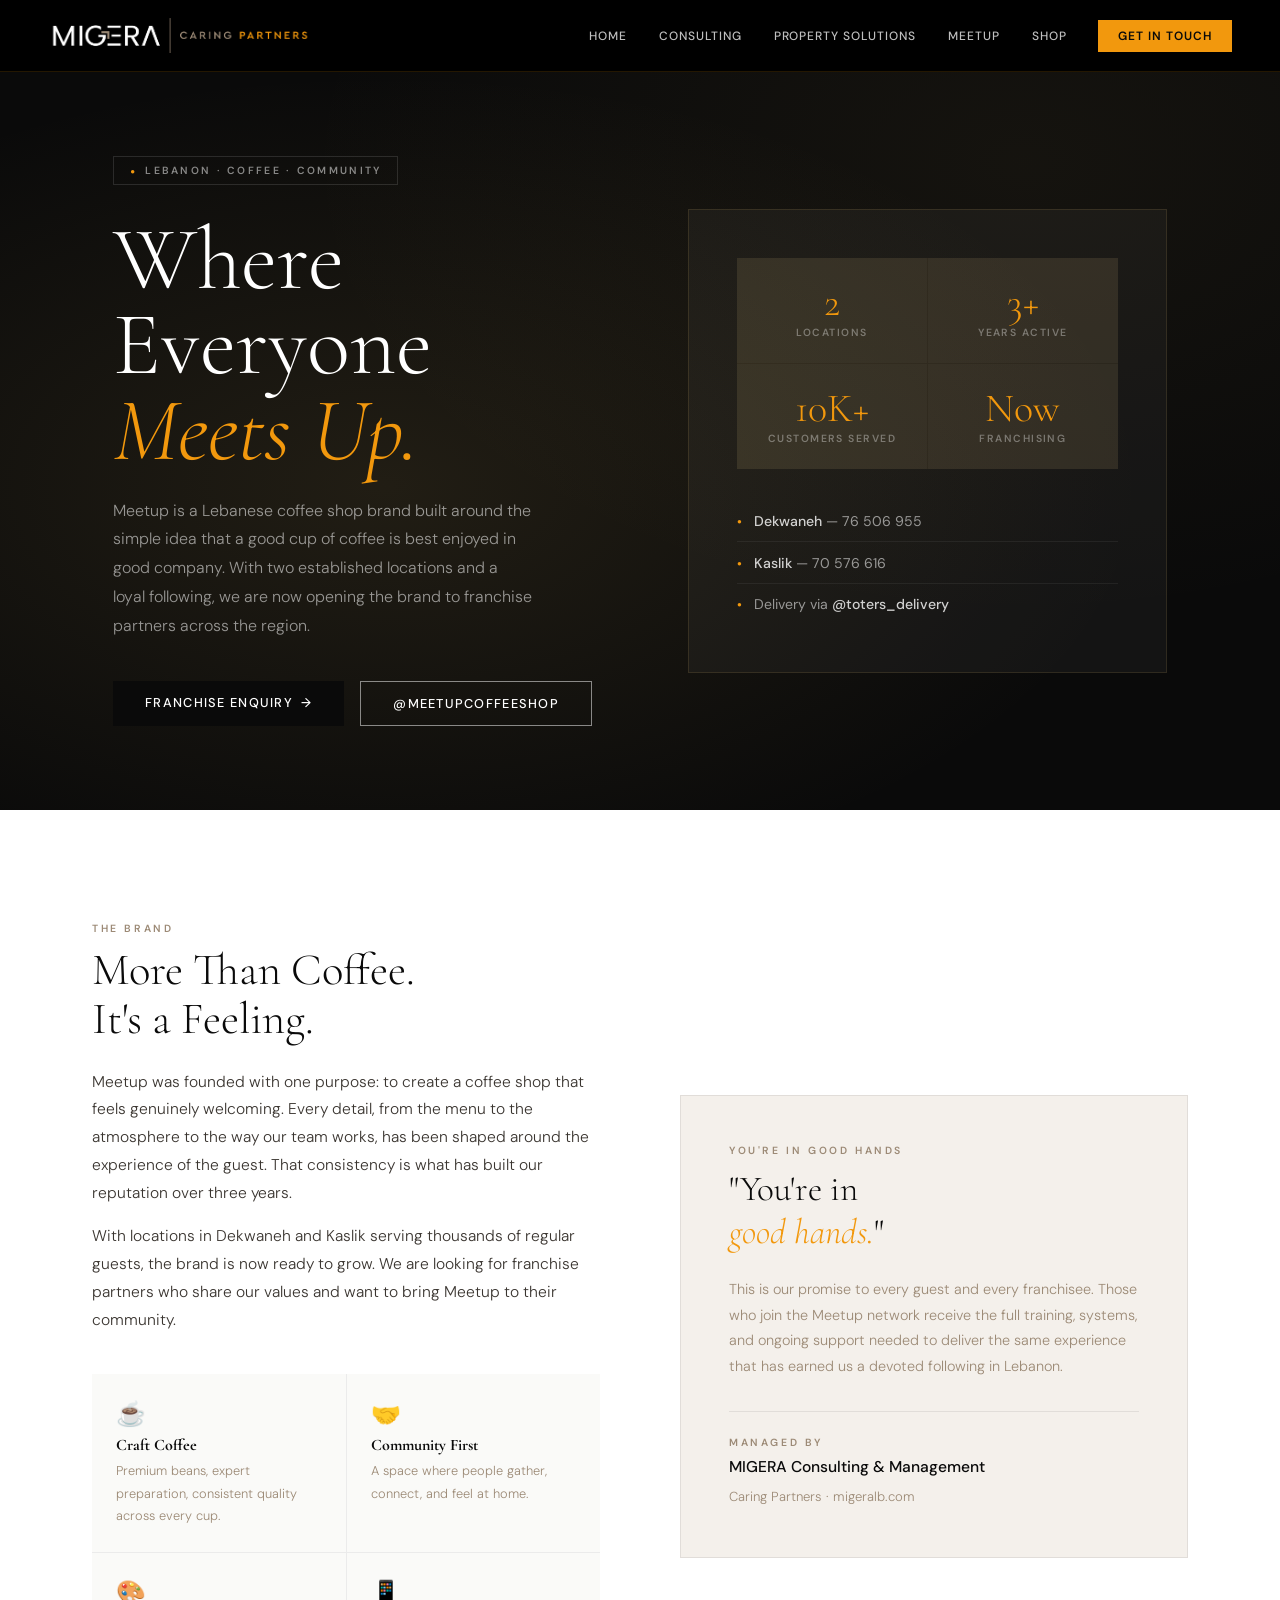
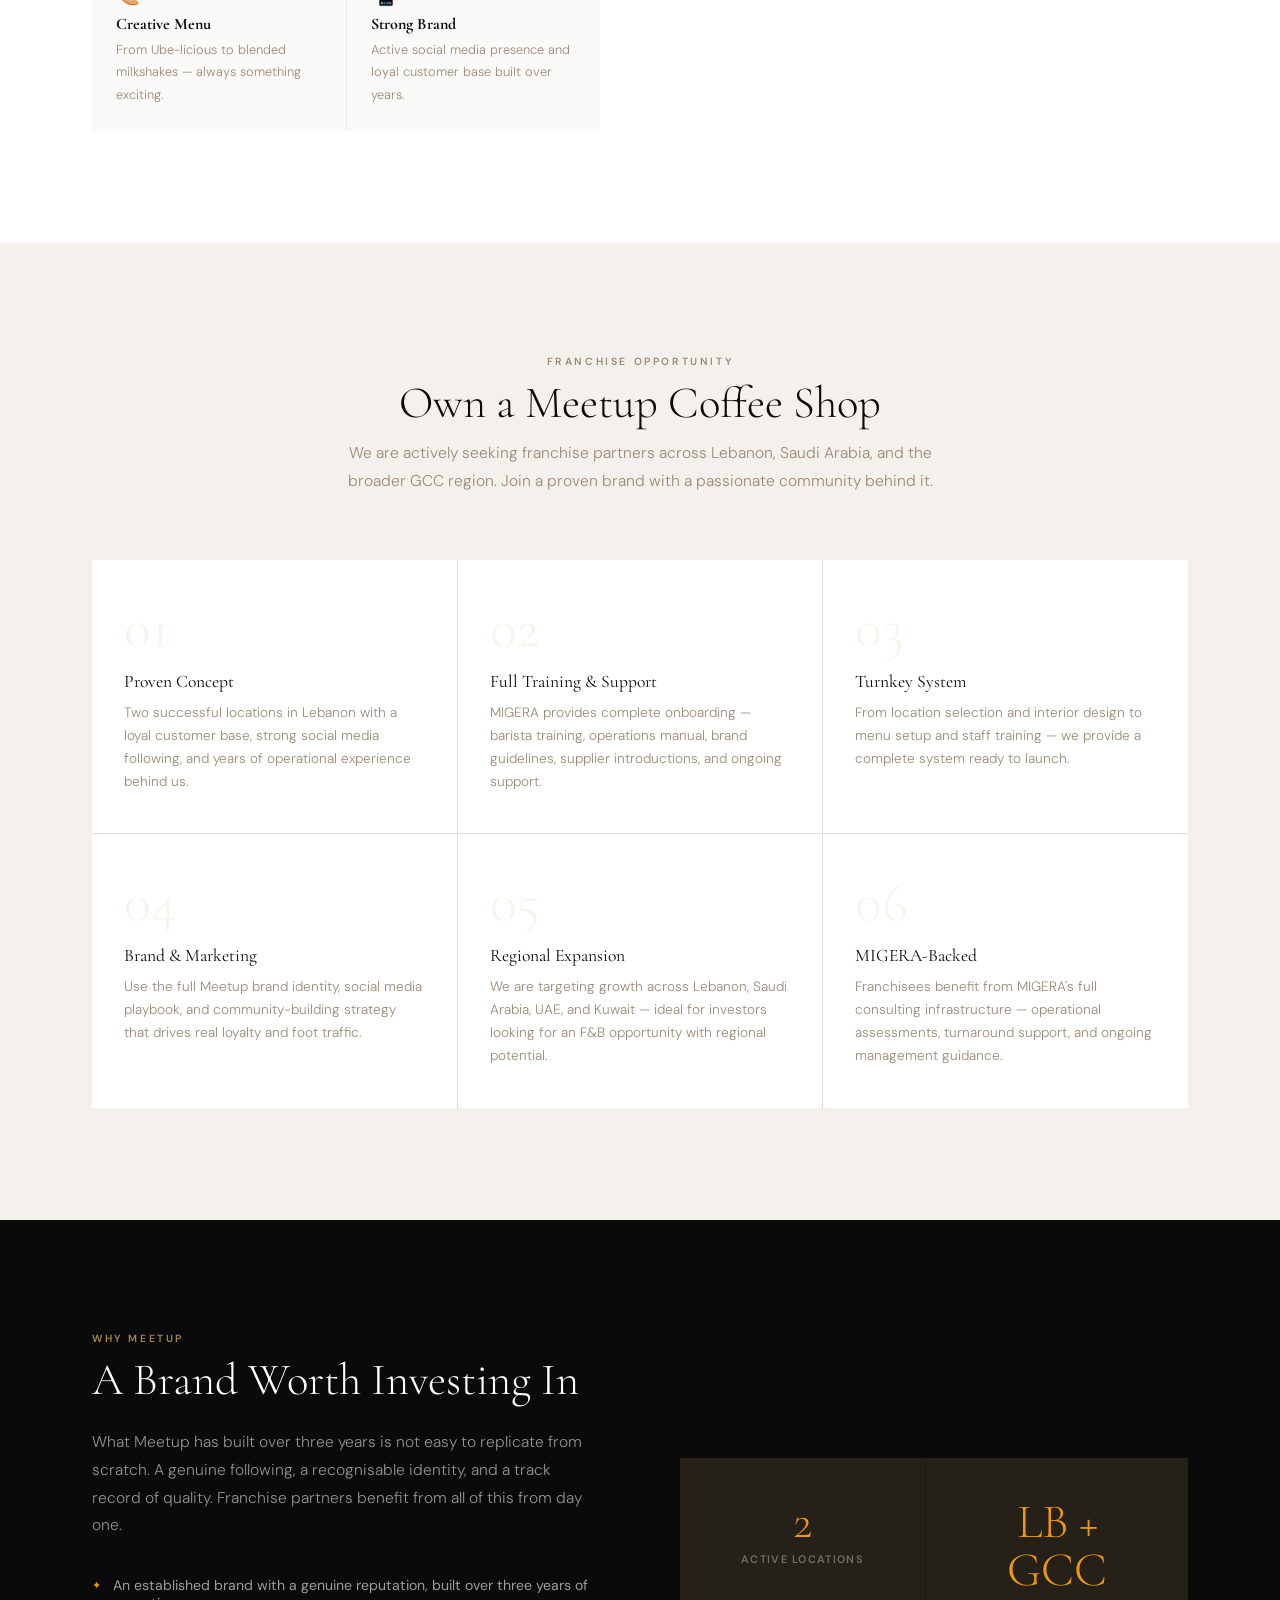
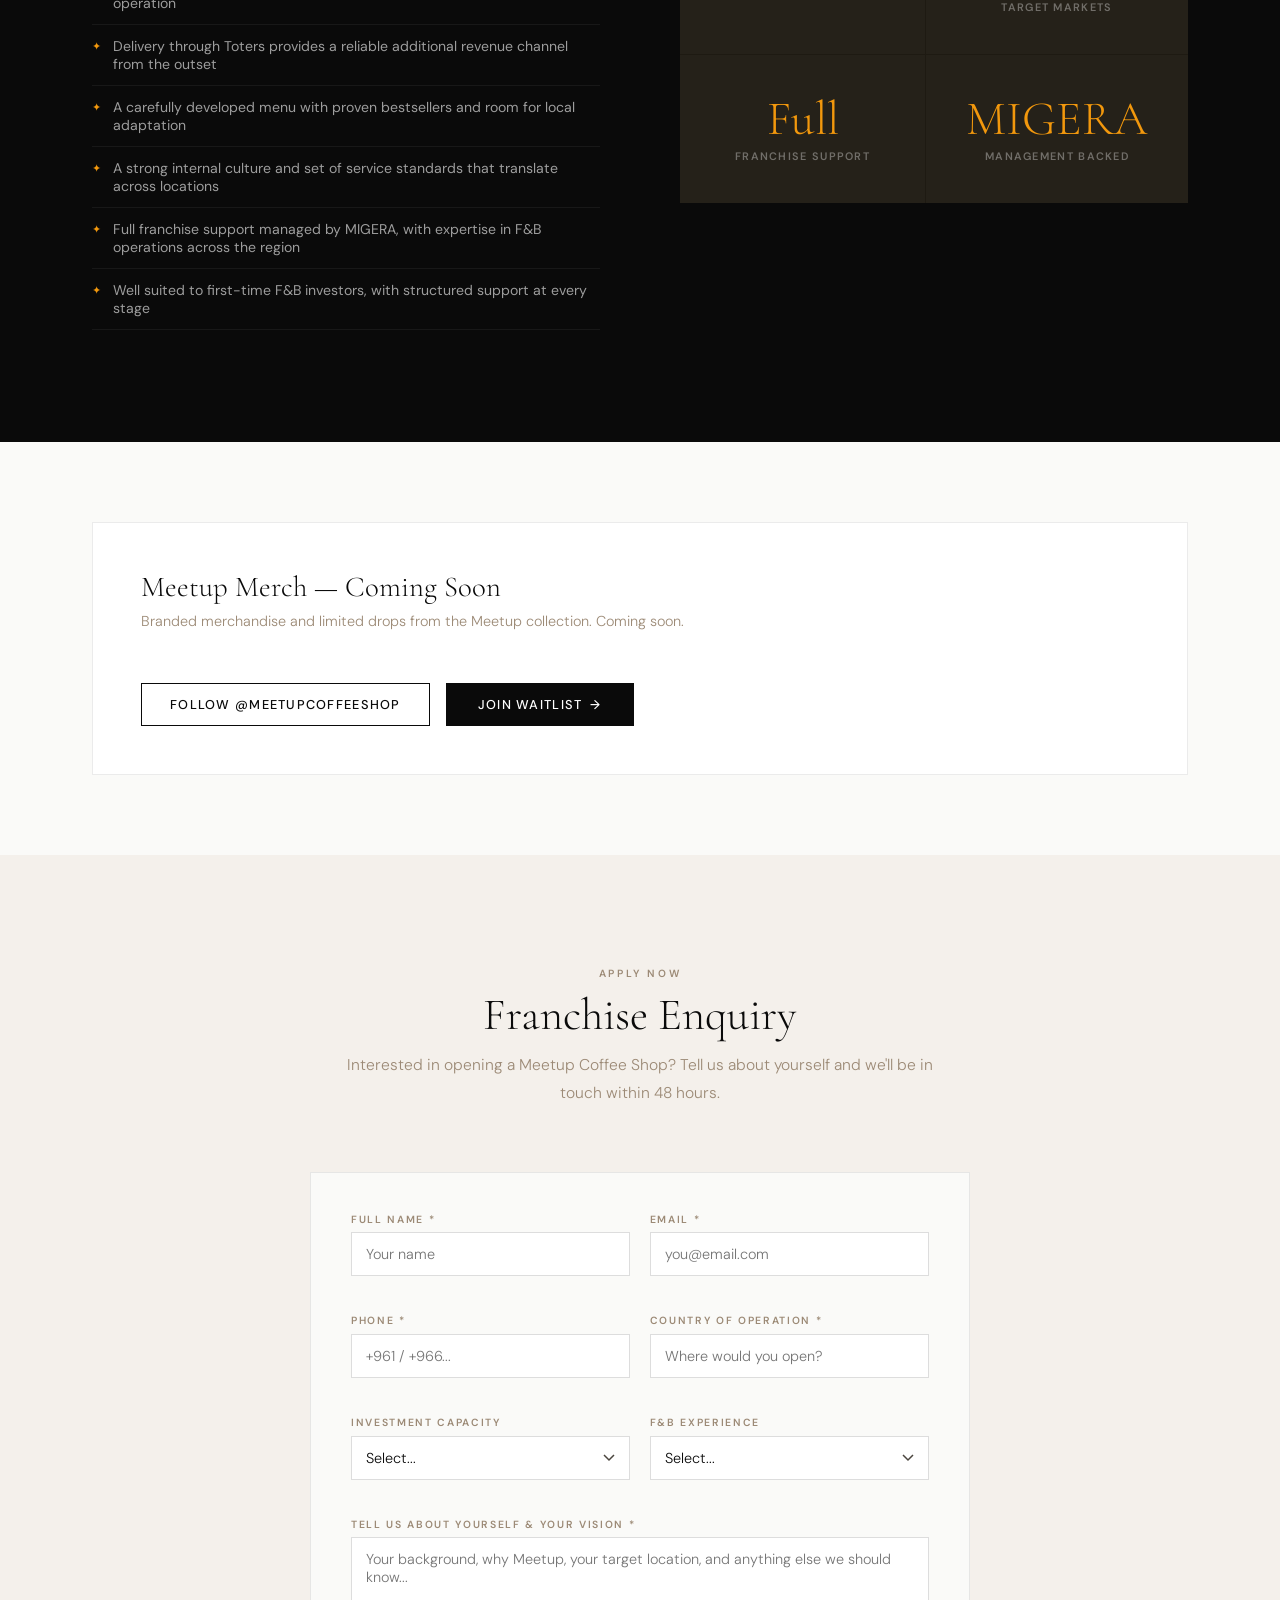
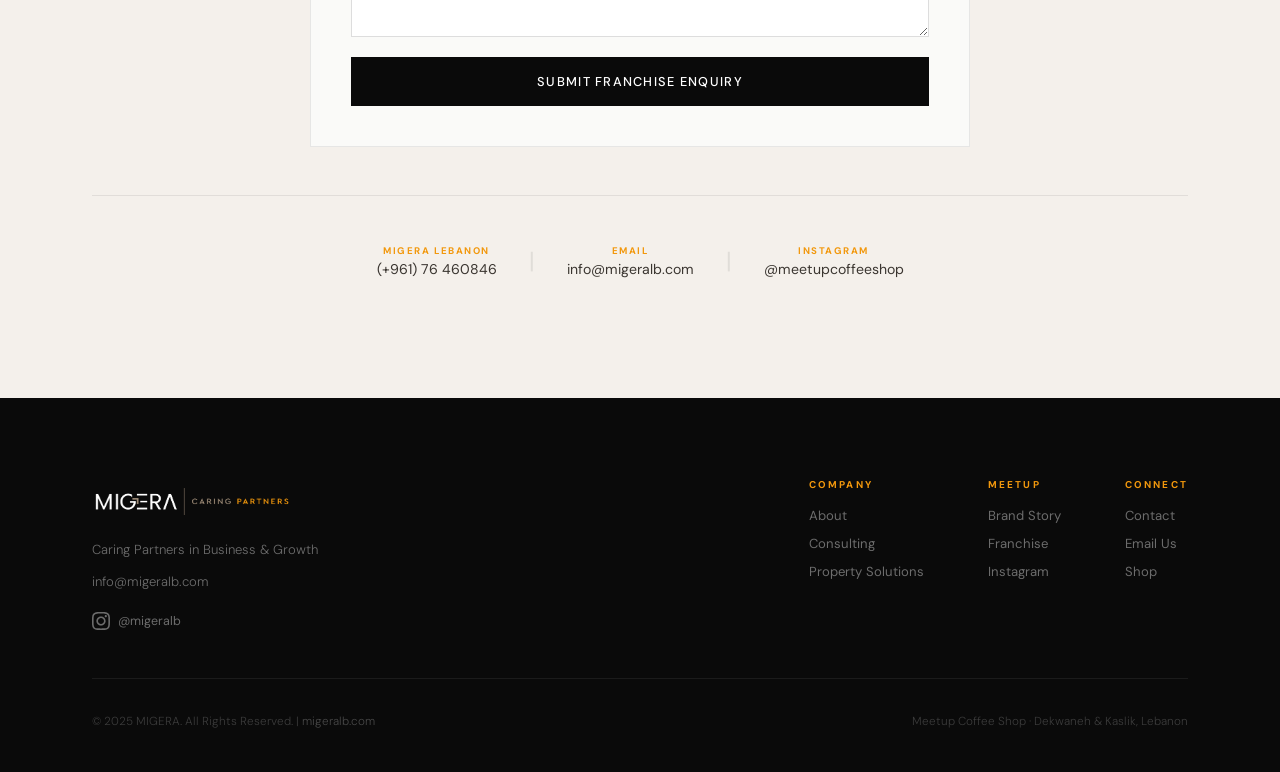
==== commit 2ba34587: "British English rewrite all pages" ====
--- a/meetup.html
+++ b/meetup.html
@@ -272,7 +272,7 @@
         <div class="meetup-hero-text reveal">
           <div class="meetup-tag">Lebanon · Coffee · Community</div>
           <h1>Where<br>Everyone<br><em>Meets Up.</em></h1>
-          <p>Meetup Coffee Shop is Lebanon's community-first coffee brand — known for its warm atmosphere, creative drinks, and the feeling that you're always in good hands.</p>
+          <p>Meetup is a Lebanese coffee shop brand built around the simple idea that a good cup of coffee is best enjoyed in good company. With two established locations and a loyal following, we are now opening the brand to franchise partners across the region.</p>
           <div class="meetup-hero-btns">
             <a href="#franchise-form" class="btn-gold">Franchise Enquiry</a>
             <a href="https://www.instagram.com/meetupcoffeeshop" target="_blank" class="btn-outline-light">@meetupcoffeeshop</a>
@@ -316,8 +316,8 @@
         <div class="brand-text reveal">
           <div class="section-label">The Brand</div>
           <h2>More Than Coffee.<br>It's a Feeling.</h2>
-          <p>Meetup Coffee Shop was built on a simple idea: every cup should feel like catching up with an old friend. From our signature blended milkshakes to our carefully crafted espresso-based drinks, every item on our menu is designed to create a moment.</p>
-          <p>With two thriving locations in Dekwaneh and Kaslik, a loyal community, and a team that truly cares — Meetup is ready to grow beyond Lebanon.</p>
+          <p>Meetup was founded with one purpose: to create a coffee shop that feels genuinely welcoming. Every detail, from the menu to the atmosphere to the way our team works, has been shaped around the experience of the guest. That consistency is what has built our reputation over three years.</p>
+          <p>With locations in Dekwaneh and Kaslik serving thousands of regular guests, the brand is now ready to grow. We are looking for franchise partners who share our values and want to bring Meetup to their community.</p>
           <div class="brand-values">
             <div class="bv-item">
               <div class="bv-icon">☕</div>
@@ -343,8 +343,8 @@
         </div>
         <div class="reveal" style="background:var(--cream-2);padding:3rem;border:1px solid var(--border)">
           <div class="section-label">You're in Good Hands</div>
-          <p style="font-family:var(--font-display);font-size:2.2rem;font-weight:300;color:var(--charcoal);line-height:1.2;margin-bottom:1.5rem">"You're in<br>good hands."</p>
-          <p style="color:var(--text-light);font-size:0.9rem;margin-bottom:2rem">This isn't just a tagline — it's the Meetup promise. Every franchisee receives the full support, training, and systems to deliver the same warmth that made our Lebanese locations a community staple.</p>
+          <p style="font-family:var(--font-display);font-size:2.2rem;font-weight:300;color:var(--charcoal);line-height:1.2;margin-bottom:1.5rem">"You're in<br><em>good hands.</em>"</p>
+          <p style="color:var(--text-light);font-size:0.9rem;margin-bottom:2rem">This is our promise to every guest and every franchisee. Those who join the Meetup network receive the full training, systems, and ongoing support needed to deliver the same experience that has earned us a devoted following in Lebanon.</p>
           <div style="border-top:1px solid var(--border);padding-top:1.5rem;margin-top:1.5rem">
             <div class="section-label" style="margin-bottom:0.3rem">Managed by</div>
             <p style="font-weight:500;color:var(--charcoal)">MIGERA Consulting &amp; Management</p>
@@ -405,14 +405,14 @@
         <div class="why-text reveal">
           <div class="section-label" style="color:rgba(201,168,92,0.8)">Why Meetup</div>
           <h2>A Brand Worth Investing In</h2>
-          <p>Meetup isn't just a coffee shop — it's a community. That community translates into repeat customers, word-of-mouth growth, and brand loyalty that's hard to build from scratch.</p>
+          <p>What Meetup has built over three years is not easy to replicate from scratch. A genuine following, a recognisable identity, and a track record of quality. Franchise partners benefit from all of this from day one.</p>
           <ul class="why-list">
-            <li><span class="wl-icon">✦</span><span>Active, engaged community of 2,374+ followers on Instagram</span></li>
-            <li><span class="wl-icon">✦</span><span>Delivery available via Toters — proven off-premise revenue stream</span></li>
-            <li><span class="wl-icon">✦</span><span>Creative, seasonal menu that keeps customers coming back</span></li>
-            <li><span class="wl-icon">✦</span><span>Strong team culture — "You're in Good Hands" is lived, not just printed</span></li>
-            <li><span class="wl-icon">✦</span><span>Managed and franchised through MIGERA's experienced consulting team</span></li>
-            <li><span class="wl-icon">✦</span><span>Ideal for first-time F&B investors with full operational support</span></li>
+            <li><span class="wl-icon">✦</span><span>An established brand with a genuine reputation, built over three years of operation</span></li>
+            <li><span class="wl-icon">✦</span><span>Delivery through Toters provides a reliable additional revenue channel from the outset</span></li>
+            <li><span class="wl-icon">✦</span><span>A carefully developed menu with proven bestsellers and room for local adaptation</span></li>
+            <li><span class="wl-icon">✦</span><span>A strong internal culture and set of service standards that translate across locations</span></li>
+            <li><span class="wl-icon">✦</span><span>Full franchise support managed by MIGERA, with expertise in F&B operations across the region</span></li>
+            <li><span class="wl-icon">✦</span><span>Well suited to first-time F&B investors, with structured support at every stage</span></li>
           </ul>
         </div>
         <div class="why-numbers reveal">
@@ -443,7 +443,7 @@
       <div class="shop-teaser-inner reveal">
         <div>
           <h3>Meetup Merch — Coming Soon</h3>
-          <p>T-shirts, accessories, and limited edition drops from the Meetup brand. Stay tuned.</p>
+          <p>Branded merchandise and limited drops from the Meetup collection. Coming soon.</p>
         </div>
         <div style="display:flex;gap:1rem;flex-wrap:wrap">
           <a href="https://www.instagram.com/meetupcoffeeshop" target="_blank" class="btn-outline-dark">Follow @meetupcoffeeshop</a>
@@ -492,8 +492,8 @@
         <div class="fg"><label>Tell Us About Yourself &amp; Your Vision *</label>
           <textarea name="message" rows="4" required placeholder="Your background, why Meetup, your target location, and anything else we should know..."></textarea>
         </div>
-        <button type="submit" class="btn-gold full">Submit Franchise Application</button>
-        <div class="form-success" id="success-franchise">✓ Application received! Our team will review and reach out within 48 hours.</div>
+        <button type="submit" class="btn-gold full">Submit Franchise Enquiry</button>
+        <div class="form-success" id="success-franchise">Thank you. We will review your enquiry and be in touch within 48 hours.</div>
       </form>
 
       <div class="contact-info-strip reveal">
